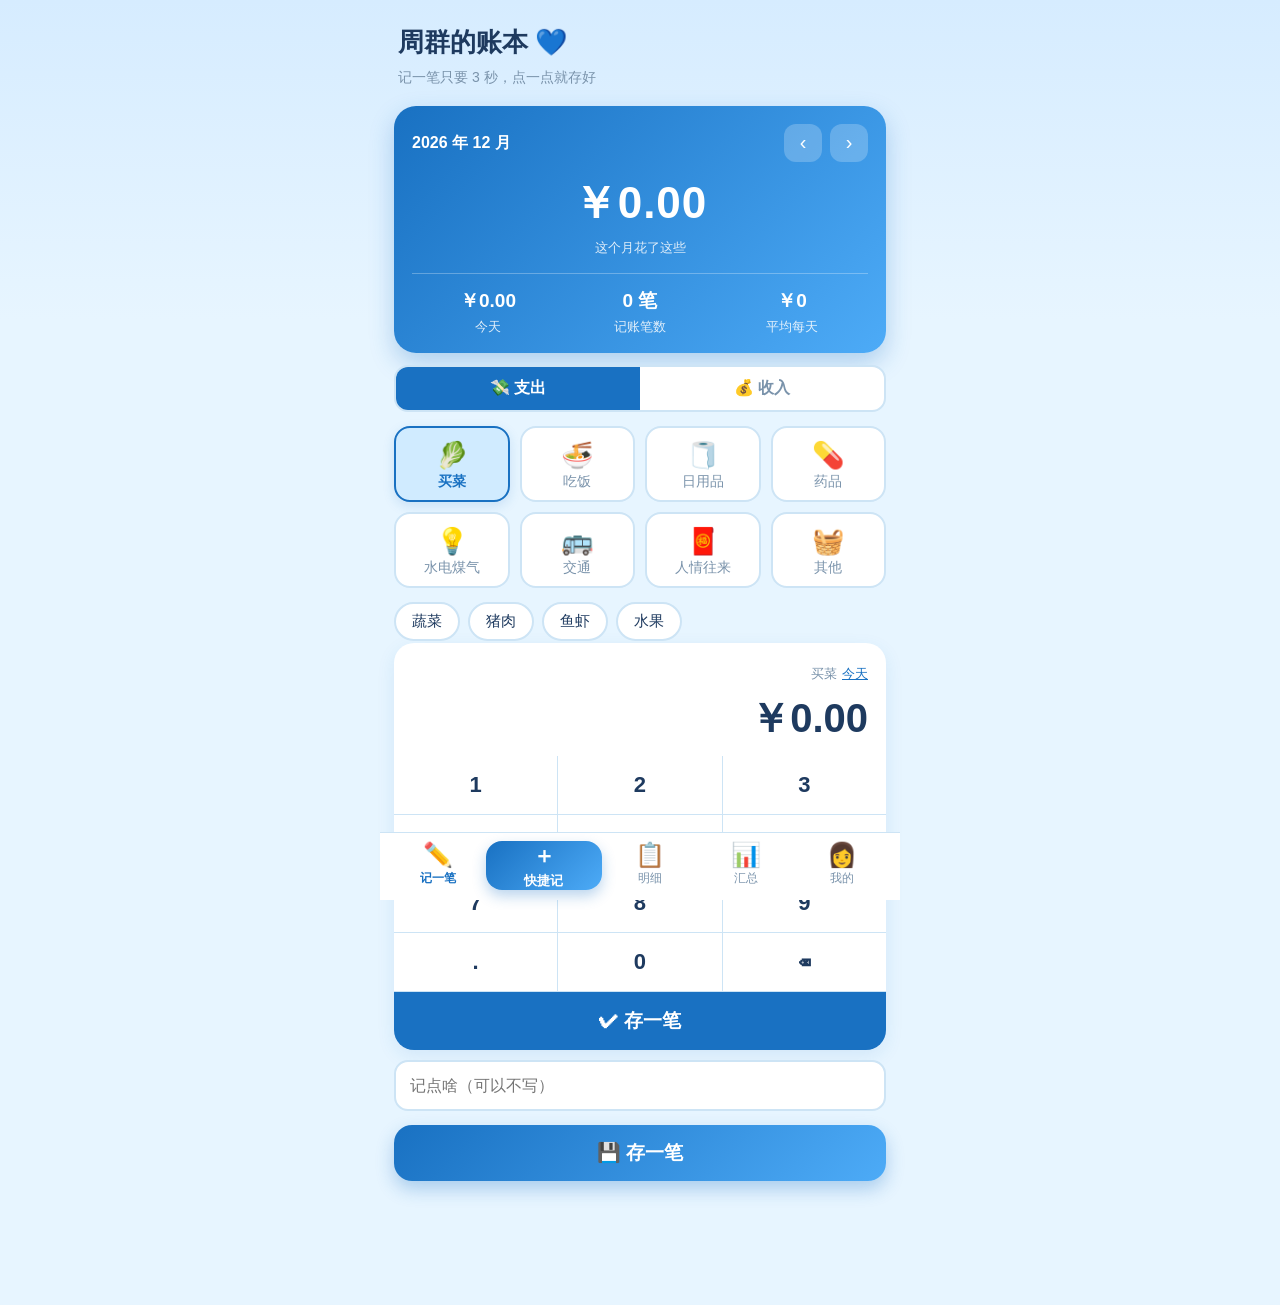
==== mom/index.html @ 3347ba99 "feat: 账本 v2 完整版（收入/预算/趋势/周期账/搜索/备份）" ====
<!doctype html>
<html lang="zh-CN">
<head>
<meta charset="utf-8">
<meta name="viewport" content="width=device-width, initial-scale=1, viewport-fit=cover, user-scalable=no">
<meta name="theme-color" content="#E7F5FF">
<title>周群的账本</title>
<link rel="manifest" href="manifest.json">
<meta name="apple-mobile-web-app-capable" content="yes">
<meta name="mobile-web-app-capable" content="yes">
<meta name="apple-mobile-web-app-title" content="周群的账本">
<link rel="icon" href="icon-192.png">
<style>
  :root{
    --bg:#E7F5FF; --card:#fff; --ink:#1E3A5F; --muted:#7A93AB;
    --pri:#1971C2; --pri-soft:#D0EBFF; --green:#2F9E44; --red:#E03131;
    --line:#CDE4F5; --shadow:0 6px 18px rgba(25,113,194,.10);
  }
  *{box-sizing:border-box;margin:0;padding:0;-webkit-tap-highlight-color:transparent}
  html{-webkit-text-size-adjust:100%}
  body{
    font-family:-apple-system,"PingFang SC","Microsoft YaHei",sans-serif;
    color:var(--ink);font-size:17px;line-height:1.6;
    background:linear-gradient(180deg,#D6ECFF 0%,var(--bg) 320px);
    min-height:100vh;padding-bottom:110px;
  }
  .head{padding:22px 18px 6px}
  .head h1{font-size:26px;font-weight:800}
  .head p{color:var(--muted);font-size:14px;margin-top:2px}

  .month-card{
    margin:12px 14px;background:linear-gradient(135deg,#1971C2,#4DABF7);
    border-radius:22px;padding:18px 18px 16px;color:#fff;box-shadow:0 10px 24px rgba(25,113,194,.28);
  }
  .mc-top{display:flex;align-items:center;justify-content:space-between}
  .mc-top .m{font-size:16px;font-weight:700}
  .mc-nav{display:flex;gap:8px}
  .mc-nav button{
    width:38px;height:38px;border:0;border-radius:12px;background:rgba(255,255,255,.22);
    color:#fff;font-size:20px;cursor:pointer;
  }
  .mc-amt{text-align:center;margin-top:6px}
  .mc-amt b{font-size:44px;font-weight:800;letter-spacing:1px}
  .mc-amt span{display:block;text-align:center;font-size:13px;opacity:.85}
  .mc-mini{display:flex;margin-top:14px;border-top:1px solid rgba(255,255,255,.28);padding-top:12px}
  .mc-mini>div{flex:1;text-align:center}
  .mc-mini b{font-size:19px;font-weight:700}
  .mc-mini span{display:block;font-size:12.5px;opacity:.85}

  .tabs{display:flex;gap:10px;margin:14px 14px 0}
  .tab{flex:1;text-align:center;padding:9px 0;border-radius:14px;border:1.5px solid var(--line);background:#fff;color:var(--muted);font-size:15px;font-weight:600;cursor:pointer}
  .tab.on{background:#fff;color:var(--pri);border-color:var(--pri)}

  .view{display:none}
  .view.on{display:block}

  /* 记一笔 */
  .grid{display:grid;grid-template-columns:repeat(4,1fr);gap:10px;margin:14px}
  .cat{
    background:#fff;border:2px solid var(--line);border-radius:16px;
    padding:12px 4px 9px;text-align:center;cursor:pointer;
  }
  .cat .em{font-size:26px;display:block}
  .cat .nm{font-size:13.5px;color:var(--muted);margin-top:2px;display:block}
  .cat.on{border-color:var(--pri);background:var(--pri-soft);box-shadow:0 4px 12px rgba(25,113,194,.15)}
  .cat.on .nm{color:var(--pri);font-weight:700}

  .kb{margin:0 14px;background:#fff;border-radius:20px;box-shadow:var(--shadow);overflow:hidden}
  .kb-disp{padding:16px 18px 6px;text-align:right}
  .kb-disp span{font-size:13px;color:var(--muted)}
  .kb-disp b{font-size:40px;font-weight:800}
  .kb-keys{display:grid;grid-template-columns:repeat(3,1fr);gap:1px;background:var(--line)}
  .kb-keys button{
    background:#fff;border:0;font-size:22px;font-weight:600;padding:16px 0;
    font-family:inherit;color:var(--ink);cursor:pointer;
  }
  .kb-keys button:active{background:var(--pri-soft)}
  .kb-keys .go{background:var(--pri);color:#fff;font-size:19px;font-weight:700}
  .kb-note{margin:10px 14px 0;background:#fff;border-radius:14px;border:2px solid var(--line);padding:10px 14px}
  .kb-note input{border:0;outline:0;width:100%;font-size:16px;font-family:inherit;color:var(--ink)}
  .save-big{
    display:block;margin:14px;width:calc(100% - 28px);border:0;border-radius:18px;
    background:linear-gradient(135deg,#1971C2,#4DABF7);color:#fff;font-size:19px;font-weight:700;
    padding:15px 0;font-family:inherit;cursor:pointer;box-shadow:0 8px 18px rgba(25,113,194,.3);
  }
  .save-big:active{transform:scale(.98)}

  /* 明细 */
  .list{margin:14px}
  .day-head{font-size:13.5px;color:var(--muted);margin:16px 4px 6px}
  .item{display:flex;align-items:center;gap:12px;background:#fff;border-radius:16px;padding:13px 15px;margin-bottom:9px;box-shadow:var(--shadow)}
  .item .em{font-size:24px}
  .item .inf{flex:1;min-width:0}
  .item .inf b{font-size:16.5px}
  .item .inf span{display:block;font-size:12.5px;color:var(--muted)}
  .item .amt{font-size:18px;font-weight:700}
  .item .del{border:0;background:none;color:var(--muted);font-size:17px;padding:6px;cursor:pointer}
  .empty{text-align:center;color:var(--muted);padding:40px 20px;font-size:15px;line-height:2}

  /* 汇总 */
  .bars{margin:14px;background:#fff;border-radius:20px;padding:16px;box-shadow:var(--shadow)}
  .bar-row{margin-bottom:14px}
  .bar-top{display:flex;justify-content:space-between;font-size:15px;margin-bottom:5px}
  .bar-top b{font-size:15px}
  .bar-bg{height:12px;background:var(--pri-soft);border-radius:99px;overflow:hidden}
  .bar-fill{height:100%;border-radius:99px;background:linear-gradient(90deg,#4DABF7,#1971C2)}
  .tip-card{
    margin:0 14px 14px;border-radius:18px;padding:15px 16px;
    background:linear-gradient(135deg,#FFF9DB,#FFF3BF);border:2px solid #FCE96A;
  }
  .tip-card b{font-size:15.5px}
  .tip-card p{font-size:14px;margin-top:3px;color:#5C4A03}

  /* 底部 tab */
  .dock{
    position:fixed;left:0;right:0;bottom:0;display:flex;background:#fff;
    border-top:1.5px solid var(--line);padding:8px 10px calc(10px + env(safe-area-inset-bottom));
  }
  .dock button{
    flex:1;border:0;background:none;display:flex;flex-direction:column;align-items:center;gap:1px;
    font-size:12px;color:var(--muted);cursor:pointer;font-family:inherit;
  }
  .dock button .ic{font-size:24px}
  .dock button.on{color:var(--pri);font-weight:700}
  .dock .add-btn{
    flex:1.2;background:linear-gradient(135deg,#1971C2,#4DABF7);border-radius:16px;
    color:#fff;font-size:13px;font-weight:700;justify-content:center;
    box-shadow:0 6px 14px rgba(25,113,194,.3);
  }
  .dock .add-btn .ic{font-size:22px}
  .toast{
    position:fixed;top:20px;left:50%;transform:translateX(-50%) translateY(-8px);
    background:#1E3A5F;color:#fff;border-radius:99px;padding:10px 20px;font-size:14.5px;
    opacity:0;pointer-events:none;transition:.25s;z-index:99;white-space:nowrap;
  }
  .toast.show{opacity:1;transform:translateX(-50%)}
  @media(min-width:560px){
    body{max-width:520px;margin:0 auto}
    .dock{max-width:520px;left:50%;transform:translateX(-50%)}
  }

  /* ===== v2 新增 ===== */
  .seg{display:flex;gap:0;margin:0 14px;background:#fff;border-radius:14px;overflow:hidden;border:2px solid var(--line)}
  .seg button{flex:1;border:0;background:none;padding:11px 0;font-size:16px;font-weight:700;color:var(--muted);font-family:inherit;cursor:pointer}
  .seg button.on{background:var(--pri);color:#fff}
  .seg button.on.out{background:var(--red)}
  .quick-row{display:flex;gap:8px;overflow-x:auto;margin:10px 14px 0;padding-bottom:2px;scrollbar-width:none}
  .quick-row::-webkit-scrollbar{display:none}
  .quick-row button{flex:none;background:#fff;border:2px solid var(--line);border-radius:99px;padding:8px 16px;font-size:14.5px;color:var(--ink);cursor:pointer;font-family:inherit}
  .quick-row button:active{background:var(--pri-soft);border-color:var(--pri)}
  .kb-disp .dt{font-size:13px;color:var(--pri);text-decoration:underline;cursor:pointer}
  .kb-disp .dt.has{color:var(--red);font-weight:700}
  .date-sheet .sheet-box{position:fixed;left:0;right:0;bottom:0;background:#fff;border-radius:24px 24px 0 0;padding:18px 18px calc(20px + env(safe-area-inset-bottom));z-index:60;box-shadow:0 -8px 30px rgba(30,58,95,.18)}
  .date-sheet input{width:100%;border:2px solid var(--line);border-radius:14px;padding:12px;font-size:17px;font-family:inherit;color:var(--ink);margin-bottom:12px}
  .date-sheet .row{display:flex;gap:10px}
  .date-sheet .row button{flex:1;border:0;border-radius:14px;padding:13px 0;font-size:16px;font-weight:700;font-family:inherit;cursor:pointer}
  .date-sheet .cancel{background:var(--pri-soft);color:var(--pri)}
  .date-sheet .ok{background:var(--pri);color:#fff}
  .mask-bg{position:fixed;inset:0;background:rgba(30,58,95,.45);z-index:55;opacity:0;pointer-events:none;transition:.2s}
  .mask-bg.open{opacity:1;pointer-events:auto}
  .item .ed{border:0;background:none;color:var(--pri);font-size:15px;padding:6px;cursor:pointer}
  .search-bar{display:flex;gap:8px;margin:0 14px 10px}
  .search-bar input{flex:1;border:2px solid var(--line);border-radius:14px;padding:11px 14px;font-size:16px;font-family:inherit;color:var(--ink);outline:none;background:#fff}
  .search-bar input:focus{border-color:var(--pri)}
  .filter-row{display:flex;gap:8px;overflow-x:auto;margin:0 14px 12px;scrollbar-width:none}
  .filter-row::-webkit-scrollbar{display:none}
  .filter-row button{flex:none;border:2px solid var(--line);background:#fff;border-radius:99px;padding:6px 14px;font-size:13.5px;color:var(--muted);cursor:pointer;font-family:inherit}
  .filter-row button.on{border-color:var(--pri);background:var(--pri-soft);color:var(--pri);font-weight:700}
  .year-card{margin:14px;background:#fff;border-radius:20px;padding:16px;box-shadow:var(--shadow)}
  .year-card h3{font-size:16px;margin-bottom:10px}
  .year-row{display:flex;gap:10px;margin-bottom:8px}
  .year-row .yl{width:52px;font-weight:700;font-size:14.5px;color:var(--muted)}
  .year-row .yb{flex:1;height:14px;background:var(--pri-soft);border-radius:99px;overflow:hidden}
  .year-row .yb i{display:block;height:100%;background:linear-gradient(90deg,#4DABF7,#1971C2);border-radius:99px}
  .year-row .yv{width:86px;text-align:right;font-size:13.5px;font-weight:600}
  .trend{display:flex;align-items:flex-end;gap:6px;height:110px;padding:6px 2px 0}
  .trend .tb{flex:1;display:flex;flex-direction:column;align-items:center;gap:4px}
  .trend .tb i{display:block;width:100%;max-width:34px;background:linear-gradient(180deg,#4DABF7,#1971C2);border-radius:6px 6px 0 0;min-height:3px}
  .trend .tb span{font-size:10.5px;color:var(--muted)}
  .trend .tb.hi i{background:linear-gradient(180deg,#FFA8A8,#E03131)}
  .budget-card{margin:14px;background:#fff;border-radius:20px;padding:16px;box-shadow:var(--shadow)}
  .budget-top{display:flex;justify-content:space-between;align-items:baseline;margin-bottom:8px}
  .budget-top b{font-size:16px}
  .budget-top .set{border:0;background:var(--pri-soft);color:var(--pri);border-radius:99px;padding:6px 14px;font-size:13.5px;font-weight:700;cursor:pointer;font-family:inherit}
  .budget-bar{height:16px;background:var(--pri-soft);border-radius:99px;overflow:hidden}
  .budget-bar i{display:block;height:100%;border-radius:99px;background:linear-gradient(90deg,#69DB7C,#2F9E44);transition:width .4s}
  .budget-bar i.warn{background:linear-gradient(90deg,#FFD43B,#F59F00)}
  .budget-bar i.over{background:linear-gradient(90deg,#FF8787,#E03131)}
  .budget-sub{font-size:13px;color:var(--muted);margin-top:7px}
  .budget-sub b.over{color:var(--red)}
  .fixed-card{margin:14px;background:#fff;border-radius:20px;padding:16px;box-shadow:var(--shadow)}
  .fixed-card h3{font-size:16px;margin-bottom:4px}
  .fixed-card .hint{font-size:12.5px;color:var(--muted);margin-bottom:10px}
  .fx-row{display:flex;align-items:center;gap:10px;background:var(--pri-soft);border-radius:14px;padding:11px 13px;margin-bottom:8px}
  .fx-row .em{font-size:22px}
  .fx-row .nm{flex:1;font-size:15.5px;font-weight:600}
  .fx-row .nm span{display:block;font-size:12px;color:var(--muted);font-weight:400}
  .fx-row .amt{font-size:15px;font-weight:700;color:var(--pri)}
  .fx-row .done{font-size:12.5px;color:var(--green);font-weight:700}
  .fx-row .del{border:0;background:none;color:var(--muted);font-size:16px;cursor:pointer;padding:4px}
  .fx-add{display:flex;gap:8px;margin-top:4px}
  .fx-add input{flex:1;border:2px solid var(--line);border-radius:12px;padding:9px 12px;font-size:15px;font-family:inherit;outline:none}
  .fx-add input:focus{border-color:var(--pri)}
  .fx-add button{border:0;background:var(--pri);color:#fff;border-radius:12px;padding:0 18px;font-size:15px;font-weight:700;cursor:pointer;font-family:inherit}
  .data-card{margin:14px;background:#fff;border-radius:20px;padding:16px;box-shadow:var(--shadow)}
  .data-card h3{font-size:16px;margin-bottom:4px}
  .data-card .hint{font-size:12.5px;color:var(--muted);margin-bottom:12px;line-height:1.7}
  .data-btns{display:flex;gap:10px}
  .data-btns button{flex:1;border:0;border-radius:14px;padding:12px 0;font-size:15px;font-weight:700;cursor:pointer;font-family:inherit}
  .data-btns .exp{background:var(--pri);color:#fff}
  .data-btns .imp{background:var(--pri-soft);color:var(--pri)}
  .mine-card{margin:14px 14px 20px;background:linear-gradient(135deg,#4DABF7,#1971C2);border-radius:20px;padding:16px;color:#fff;box-shadow:var(--shadow)}
  .mine-card .tt{font-size:17px;font-weight:800}
  .mine-card .sub{font-size:13px;opacity:.9;margin:3px 0 10px}
  .mine-card .st{display:flex;gap:8px;flex-wrap:wrap}
  .mine-card .st span{background:rgba(255,255,255,.2);border-radius:99px;padding:4px 12px;font-size:12.5px}
  .mine-card button{margin-top:12px;width:100%;border:0;border-radius:14px;background:#fff;color:var(--pri);font-size:15px;font-weight:700;padding:12px 0;cursor:pointer;font-family:inherit}
</style>
</head>
<body>
<div class="head">
  <h1>周群的账本 💙</h1>
  <p>记一笔只要 3 秒，点一点就存好</p>
</div>

<div class="month-card">
  <div class="mc-top">
    <span class="m" id="mTitle"></span>
    <div class="mc-nav">
      <button id="mPrev" aria-label="上个月">‹</button>
      <button id="mNext" aria-label="下个月">›</button>
    </div>
  </div>
  <div class="mc-amt"><b id="mSum">￥0</b><span>这个月花了这些</span></div>
  <div class="mc-mini">
    <div><b id="mToday">￥0</b><span>今天</span></div>
    <div><b id="mCount">0 笔</b><span>记账笔数</span></div>
    <div><b id="mAvg">￥0</b><span>平均每天</span></div>
  </div>
</div>

<div class="view on" id="v-add">
  <div class="seg" id="segInOut">
    <button class="on" data-io="out">💸 支出</button>
    <button data-io="in">💰 收入</button>
  </div>
  <div class="grid" id="catGrid"></div>
  <div class="quick-row" id="quickRow"></div>
  <div class="kb">
    <div class="kb-disp"><span id="kbCatName">买菜</span> <span class="dt" id="kbDate">今天</span><br><b id="kbDisp">￥0.00</b></div>
    <div class="kb-keys" id="kbKeys"></div>
  </div>
  <div class="kb-note"><input id="kbNote" maxlength="16" placeholder="记点啥（可以不写）"></div>
  <button class="save-big" id="kbSave">💾 存一笔</button>
</div>

<div class="view" id="v-list"><div class="list" id="listBox"></div></div>
<div class="view" id="v-sum">
  <div class="budget-card" id="budgetBox"></div>
  <div class="bars" id="barBox"></div>
  <div class="year-card" id="trendBox"></div>
  <div class="year-card" id="yearBox"></div>
  <div id="tipBox"></div>
</div>
<div class="view" id="v-mine">
  <div class="mine-card">
    <div class="tt">周群的账本 💙</div>
    <div class="sub">记一笔只要 3 秒，点一点就存好</div>
    <div class="st" id="mineStats"></div>
    <button id="btnGotoData">📦 备份 / 恢复账本</button>
  </div>
  <div class="fixed-card" id="fixedBox"></div>
  <div class="data-card" id="dataBox">
    <h3>📦 账本备份</h3>
    <p class="hint">账目都存在这台手机里。<br>点「导出」把账本文件发到微信收藏，换手机或清缓存后点「导入」就能找回。</p>
    <div class="data-btns">
      <button class="exp" id="btnExport">📤 导出账本</button>
      <button class="imp" id="btnImport">📥 导入恢复</button>
    </div>
    <input type="file" id="importFile" accept=".json,application/json" style="display:none">
  </div>
</div>

<div class="dock">
  <button class="on" data-v="add"><span class="ic">✏️</span>记一笔</button>
  <button class="add-btn" data-v="add"><span class="ic">＋</span>快捷记</button>
  <button data-v="list"><span class="ic">📋</span>明细</button>
  <button data-v="sum"><span class="ic">📊</span>汇总</button>
  <button data-v="mine"><span class="ic">👩</span>我的</button>
</div>
<div class="toast" id="toast"></div>
<div class="mask-bg" id="dateMaskBg"></div>
<div class="date-sheet" id="dateSheet" style="display:none">
  <div class="sheet-box">
    <h3 style="font-size:17px;margin-bottom:10px">这笔是哪天花的？</h3>
    <input type="date" id="altDate">
    <div class="row">
      <button class="cancel" id="altCancel">就记今天</button>
      <button class="ok" id="altOk">确定</button>
    </div>
  </div>
</div>

<script>
const CATS = [
  {id:"maicai", em:"🥬", nm:"买菜",     quick:["蔬菜","猪肉","鱼虾","水果"]},
  {id:"zaocan", em:"🍜", nm:"吃饭",     quick:["早饭","午饭","晚饭","外卖"]},
  {id:"riyong", em:"🧻", nm:"日用品",   quick:["纸巾","洗衣液","洗洁精","牙膏"]},
  {id:"yaopin", em:"💊", nm:"药品",     quick:["买药","体检","保健品"]},
  {id:"shuidian",em:"💡",nm:"水电煤气", quick:["电费","水费","燃气费","话费"]},
  {id:"jiaotong",em:"🚌", nm:"交通",     quick:["公交","打车","加油"]},
  {id:"hongbao",em:"🧧", nm:"人情往来", quick:["红包","送礼","随份子"]},
  {id:"qita",   em:"🧺", nm:"其他",     quick:["零花","快递","修理"]}
];
const IN_CATS = [
  {id:"gongzi", em:"💼", nm:"工资",   quick:["工资","奖金"]},
  {id:"jinzhang",em:"🧧",nm:"进账",   quick:["退货","报销","儿女给的"]},
  {id:"licai", em:"📈", nm:"理财",   quick:["利息","分红"]},
  {id:"qita-in",em:"🧺", nm:"其他收入",quick:["零散","卖闲置"]}
];
const K = "mom-ledger-zhouqun";
const K_BUDGET = "mom-budget-zhouqun";
const K_FIXED = "mom-fixed-zhouqun";
const load = k => { try{ return JSON.parse(localStorage.getItem(k)) ?? null; }catch(e){ return null; } };
let items = load(K) || [];
let budget = load(K_BUDGET) || 0;
let fixedList = load(K_FIXED) || [
  {id:"f1", em:"💡", nm:"电费", day:15, amt:120},
  {id:"f2", em:"📱", nm:"话费", day:1, amt:50}
];
let io = "out", cat = CATS[0], buf = "0", viewY, viewM, curView = "add";
let altDate = "", keyword = "", filterCat = "全部";
const $ = s => document.getElementById(s);
const pad = n => String(n).padStart(2,"0");
const todayKey = () => { const d=new Date(); return d.getFullYear()+"-"+pad(d.getMonth()+1)+"-"+pad(d.getDate()); };
function toast(msg){ const t=$("toast"); t.textContent=msg; t.classList.add("show"); setTimeout(()=>t.classList.remove("show"),1600); }
function save(){ try{ localStorage.setItem(K, JSON.stringify(items)); }catch(e){ toast("存储满了，请删几笔旧的"); } }
function saveFixed(){ try{ localStorage.setItem(K_FIXED, JSON.stringify(fixedList)); }catch(e){} }

function renderCats(){
  const pool = io==="out" ? CATS : IN_CATS;
  $("catGrid").innerHTML = pool.map(c =>
    `<button class="cat ${c.id===cat.id?"on":""}" data-c="${c.id}"><span class="em">${c.em}</span><span class="nm">${c.nm}</span></button>`).join("");
  $("catGrid").querySelectorAll("button").forEach(b => b.onclick = () => {
    cat = pool.find(x=>x.id===b.dataset.c);
    renderCats();
    renderQuick();
  });
  $("kbCatName").textContent = cat.nm;
}
function renderQuick(){
  const pool = io==="out" ? CATS : IN_CATS;
  const cc = pool.find(x=>x.id===cat.id) || cat;
  $("quickRow").innerHTML = (cc.quick||[]).map(q => `<button data-q="${q}">${q}</button>`).join("");
  $("quickRow").querySelectorAll("button").forEach(b => b.onclick = () => {
    $("kbNote").value = b.dataset.q;
  });
}
function renderKeys(){
  const keys = ["1","2","3","4","5","6","7","8","9",".","0","⌫"];
  $("kbKeys").innerHTML = keys.map(k =>
    k==="⌫" ? `<button data-k="del">⌫</button>`
    : k==="." ? `<button data-k=".">.</button>`
    : `<button data-k="${k}">${k}</button>`).join("")
    + `<button class="go" data-k="go" style="grid-column:span 3">✔ 存一笔</button>`;
  $("kbKeys").querySelectorAll("button").forEach(b => b.onclick = () => press(b.dataset.k));
}
function press(k){
  if(k==="del"){ buf = buf.length>1 ? buf.slice(0,-1) : "0"; }
  else if(k==="."){ if(!buf.includes(".")) buf += "."; }
  else {
    const [,dec] = buf.split(".");
    if(dec && dec.length>=2) return;
    if(buf==="0") buf = k; else buf += k;
    if(parseFloat(buf)>99999) buf = "99999";
  }
  $("kbDisp").textContent = "￥" + parseFloat(buf||"0").toFixed(2);
}
function renderDateLabel(){
  const el = $("kbDate");
  if(!altDate){ el.textContent="今天"; el.classList.remove("has"); return; }
  el.textContent = altDate.slice(5).replace("-","月")+"日";
  el.classList.add("has");
}
function saveItem(){
  const amt = parseFloat(buf);
  if(!amt){ toast("先输个金额～"); return; }
  const d = new Date();
  const useDate = altDate || todayKey();
  const sign = io==="out" ? 1 : -1;
  items.push({ id:"i"+Date.now(), date:useDate, io, cat:cat.id, catName:cat.nm, em:cat.em,
    amt:Math.round(amt*100)/100, note:$("kbNote").value.trim(), ts:Date.now() });
  save();
  buf="0"; $("kbDisp").textContent="￥0.00"; $("kbNote").value=""; altDate=""; renderDateLabel();
  renderMonth(); renderList();
  checkFixed();
  toast(`记好啦：${cat.nm} ${io==="out"?"￥":"收 ￥"}${amt.toFixed(2)}`);
}

function monthItems(y,m){ return items.filter(i => i.date.startsWith(`${y}-${pad(m+1)}`)); }
function renderMonth(){
  $("mTitle").textContent = `${viewY} 年 ${viewM+1} 月`;
  const list = monthItems(viewY,viewM);
  const out = list.filter(i=>i.io!=="in").reduce((s,i)=>s+i.amt,0);
  const inc = list.filter(i=>i.io==="in").reduce((s,i)=>s+i.amt,0);
  $("mSum").textContent = "￥" + out.toFixed(2).replace(/\B(?=(\d{3})+(?!\d))/g,",");
  const t = list.filter(i=>i.io!=="in" && i.date===todayKey()).reduce((s,i)=>s+i.amt,0);
  $("mToday").textContent = "￥" + t.toFixed(2);
  $("mCount").textContent = list.length + " 笔";
  const days = new Date(viewY, viewM+1, 0).getDate();
  $("mAvg").textContent = "￥" + (out/days).toFixed(0);
}
function editItem(id){
  const it = items.find(x=>x.id===id);
  if(!it) return;
  io = it.io || "out";
  const pool = io==="out" ? CATS : IN_CATS;
  cat = pool.find(c=>c.id===it.cat) || pool[0];
  buf = String(it.amt); $("kbDisp").textContent = "￥"+it.amt.toFixed(2);
  $("kbNote").value = it.note || "";
  altDate = it.date;
  renderCats(); renderQuick(); renderDateLabel();
  items = items.filter(x=>x.id!==id); save();
  switchView("add");
  renderMonth(); renderSum();
  toast("改好了重新存一下");
}
function renderList(){
  let list = items.slice();
  if(keyword) list = list.filter(i => (i.catName+(i.note||"")).toLowerCase().includes(keyword));
  if(filterCat!=="全部") list = list.filter(i => i.catName===filterCat);
  list.sort((a,b)=> b.date.localeCompare(a.date) || b.ts-a.ts);
  const catsUsed = [...new Set(items.map(i=>i.catName))];
  const filters = ["全部", ...catsUsed];
  let head = `<div class="search-bar"><input id="kwInput" placeholder="搜一下记过啥…" value="${keyword.replace(/"/g,"&quot;")}"></div>
    <div class="filter-row">${filters.map(f=>`<button data-f="${f}" class="${f===filterCat?"on":""}">${f}</button>`).join("")}</div>`;
  if(!list.length){ $("listBox").innerHTML = head + `<div class="empty">没找到相关记录～<br>换个词试试，或点「记一笔」💙</div>`; bindListHead(); return; }
  let html="", lastDay="";
  list.forEach(i=>{
    if(i.date!==lastDay){
      lastDay=i.date;
      const wd = new Date(i.date+"T00:00:00").toLocaleDateString("zh-CN",{weekday:"long"});
      const ds = list.filter(x=>x.date===i.date).reduce((s,x)=>s+x.amt,0);
      html += `<div class="day-head">${i.date} ${wd} · 当天 ￥${ds.toFixed(2)}</div>`;
    }
    const inCls = i.io==="in";
    html += `<div class="item"><span class="em">${i.em}</span>
      <span class="inf"><b>${i.catName}</b><span>${i.note || i.date}</span></span>
      <span class="amt" style="${inCls?"color:var(--green)":""}">${inCls?"+":"-"}￥${i.amt.toFixed(2)}</span>
      <button class="ed" data-ed="${i.id}">✏️</button><button class="del" data-del="${i.id}">✕</button></div>`;
  });
  $("listBox").innerHTML = head + html;
  bindListHead();
}
function bindListHead(){
  const inp = $("kwInput");
  if(inp){
    inp.oninput = e => { keyword = e.target.value.trim().toLowerCase(); renderList(); };
    setTimeout(()=>{ if(document.activeElement!==inp && keyword){ inp.setSelectionRange(inp.value.length,inp.value.length); } },0);
  }
  $("listBox").querySelectorAll("[data-f]").forEach(b => b.onclick = () => { filterCat = b.dataset.f; renderList(); });
  $("listBox").querySelectorAll("[data-del]").forEach(b => b.onclick = () => {
    items = items.filter(x=>x.id!==b.dataset.del); save(); renderList(); renderMonth(); renderSum();
    toast("这笔划掉了");
  });
  $("listBox").querySelectorAll("[data-ed]").forEach(b => b.onclick = () => editItem(b.dataset.ed));
}
const BAR_COLORS = ["#1971C2","#4DABF7","#2F9E44","#F59F00","#E8590C","#AE3EC9","#E03131","#868E96"];
function renderSum(){
  const list = monthItems(viewY,viewM);
  const out = list.filter(i=>i.io!=="in");
  const sum = out.reduce((s,i)=>s+i.amt,0);
  const by = {};
  out.forEach(i=>{ by[i.catName]=(by[i.catName]||0)+i.amt; });
  const rows = Object.entries(by).sort((a,b)=>b[1]-a[1]);
  renderBudget(sum);
  renderTrend();
  renderYear();
  if(!rows.length){ $("barBox").innerHTML = `<div class="empty">这个月还没记账～<br>记几笔就能看占比啦</div>`; $("tipBox").innerHTML=""; return; }
  $("barBox").innerHTML = rows.map(([nm,v],i)=>{
    const pct = sum ? v/sum*100 : 0;
    return `<div class="bar-row"><div class="bar-top"><b>${nm}</b><span>￥${v.toFixed(2)} · ${pct.toFixed(0)}%</span></div>
      <div class="bar-bg"><div class="bar-fill" style="width:${pct}%;background:${BAR_COLORS[i%BAR_COLORS.length]}"></div></div></div>`;
  }).join("");
  const maicai = (by["买菜"]||0) + (by["吃饭"]||0);
  const top = rows[0];
  $("tipBox").innerHTML = maicai > sum*0.6
    ? `<div class="tip-card"><b>💡 小提示</b><p>这个月买菜吃饭占了 ${(maicai/sum*100).toFixed(0)}%，是大头～看见好 deal 该囤就囤，别的不用省</p></div>`
    : `<div class="tip-card"><b>💡 小提示</b><p>这个月花最多的是「${top[0]}」，一共 ￥${top[1].toFixed(2)}。钱要花在开心的事上 💙</p></div>`;
}
function renderBudget(spent){
  const monthKey = `${viewY}-${pad(viewM+1)}`;
  if(!budget){
    $("budgetBox").innerHTML = `
      <div class="budget-top"><b>🎯 每月预算</b><button class="set" id="setBudget">设一个</button></div>
      <div class="budget-sub">设个大概数，花了多少一眼就知道</div>`;
    $("setBudget").onclick = () => {
      const v = parseFloat(prompt("每个月大概花多少呀？（比如 3000）",""));
      if(v && v>0){ budget = Math.round(v); localStorage.setItem(K_BUDGET, JSON.stringify(budget)); renderSum(); toast("预算记好啦"); }
    };
    return;
  }
  const pct = Math.min(100, spent/budget*100);
  const cls = spent>budget ? "over" : pct>=80 ? "warn" : "";
  const left = budget - spent;
  $("budgetBox").innerHTML = `
    <div class="budget-top"><b>🎯 这个月预算 ￥${budget}</b><button class="set" id="setBudget">改</button></div>
    <div class="budget-bar"><i class="${cls}" style="width:${Math.max(pct,2)}%"></i></div>
    <div class="budget-sub">${spent>budget
      ? `这个月已经花了 <b class="over">￥${(spent-budget).toFixed(0)}</b> 超出预算，下个月悠着点～`
      : `还剩 <b>￥${left.toFixed(0)}</b> 可以花 · 已用 ${pct.toFixed(0)}%`}</div>`;
  $("setBudget").onclick = () => {
    const v = parseFloat(prompt("每个月大概花多少呀？（比如 3000）", String(budget)));
    if(v && v>0){ budget = Math.round(v); localStorage.setItem(K_BUDGET, JSON.stringify(budget)); renderSum(); toast("预算改好啦"); }
  };
}
function renderTrend(){
  const months = [];
  for(let i=5;i>=0;i--){
    const d = new Date(viewY, viewM-i, 1);
    months.push({y:d.getFullYear(), m:d.getMonth()});
  }
  const data = months.map(x=>({label:(x.m+1)+"月", sum:monthItems(x.y,x.m).filter(i=>i.io!=="in").reduce((s,i)=>s+i.amt,0)}));
  const max = Math.max(...data.map(d=>d.sum), 1);
  $("trendBox").innerHTML = `<h3>📈 近半年每个月花多少</h3>
    <div class="trend">${data.map(d=>`
      <div class="tb ${d.sum===max?"hi":""}"><i style="height:${Math.round(d.sum/max*80)}px"></i><span>${d.label}</span></div>`).join("")}</div>`;
}
function renderYear(){
  const years = [...new Set(items.map(i=>i.date.slice(0,4)))].sort().reverse().slice(0,3);
  if(!years.length){ $("yearBox").innerHTML=""; return; }
  const data = years.map(y=>({
    y, sum: items.filter(i=>i.date.startsWith(y) && i.io!=="in").reduce((s,i)=>s+i.amt,0)
  }));
  const max = Math.max(...data.map(d=>d.sum),1);
  $("yearBox").innerHTML = `<h3>🗓️ 每年花了多少</h3>
    ${data.map(d=>`
    <div class="year-row"><span class="yl">${d.y}</span>
    <span class="yb"><i style="width:${Math.max(d.sum/max*100,2)}%"></i></span>
    <span class="yv">￥${d.sum.toFixed(0)}</span></div>`).join("")}`;
}

/* 周期账：到日子提醒 */
function checkFixed(){
  const today = new Date();
  const day = today.getDate();
  const mk = todayKey().slice(0,7);
  fixedList.forEach(f=>{
    if(day >= f.day && !(f.doneMonth||[]).includes(mk)){
      const already = items.some(i=>i.catName===f.nm && i.date.startsWith(mk) && Math.abs(i.amt-f.amt)<0.01);
      if(already){ f.doneMonth = [...(f.doneMonth||[]), mk]; saveFixed(); return; }
      setTimeout(()=>{
        if(confirm(`📢 提醒：${f.nm}（每月${f.day}号 · 约￥${f.amt}）这个月交了吗？\n\n点「确定」帮你记上这一笔，点「取消」自己手动记。`)){
          items.push({id:"i"+Date.now(), date:todayKey(), io:"out", cat:"shuidian", catName:f.nm, em:f.em, amt:f.amt, note:"周期提醒", ts:Date.now()});
          f.doneMonth = [...(f.doneMonth||[]), mk]; saveFixed(); save();
          renderMonth(); renderList(); renderSum();
        } else {
          f.doneMonth = [...(f.doneMonth||[]), mk]; saveFixed();
        }
      }, 600);
    }
  });
}
function renderFixed(){
  $("fixedBox").innerHTML = `
    <h3>🔁 每月固定支出</h3>
    <p class="hint">到日子自动弹提醒，点一下就记上（比如水电、话费）</p>
    ${fixedList.map(f=>`
      <div class="fx-row"><span class="em">${f.em}</span>
      <span class="nm">${f.nm}<span>每月 ${f.day} 号 · 约 ￥${f.amt}</span></span>
      <button class="del" data-fdel="${f.id}">✕</button></div>`).join("")}
    <div class="fx-add">
      <input id="fxName" placeholder="叫啥（比如：物业费）" maxlength="8">
      <input id="fxDay" type="number" min="1" max="28" placeholder="几号" style="width:74px">
      <input id="fxAmt" type="number" min="0" placeholder="多少钱" style="width:88px">
      <button id="fxAdd">加</button>
    </div>`;
  $("fixedBox").querySelectorAll("[data-fdel]").forEach(b => b.onclick = () => {
    fixedList = fixedList.filter(x=>x.id!==b.dataset.fdel); saveFixed(); renderFixed();
    toast("删掉了");
  });
  $("fxAdd").onclick = () => {
    const nm = $("fxName").value.trim();
    const day = parseInt($("fxDay").value);
    const amt = parseFloat($("fxAmt").value);
    if(!nm || !day || !(amt>=0)){ toast("名字、几号、多少钱都填一下～"); return; }
    fixedList.push({id:"f"+Date.now(), em:"📌", nm, day, amt});
    saveFixed(); renderFixed();
    $("fxName").value=""; $("fxDay").value=""; $("fxAmt").value="";
    toast("加好啦，到日子会提醒");
  };
}

/* 备份导入导出 */
function doExport(){
  const data = JSON.stringify({app:"zhouqun-ledger", version:2, exportedAt:todayKey(), budget, fixedList, items}, null, 2);
  const blob = new Blob([data], {type:"application/json"});
  const a = document.createElement("a");
  a.href = URL.createObjectURL(blob);
  a.download = `周群的账本_${todayKey()}.json`;
  a.click();
  URL.revokeObjectURL(a.href);
  toast("账本文件存好啦，发微信收藏里最稳");
}
function doImport(file){
  const rd = new FileReader();
  rd.onload = () => {
    try{
      const data = JSON.parse(rd.result);
      if(!data.items || !Array.isArray(data.items)) throw 0;
      if(confirm(`这个备份里有 ${data.items.length} 笔账。\n\n点「确定」合并进现在的账本（重复的会跳过），点「取消」不导入。`)){
        const ids = new Set(items.map(i=>i.id));
        let added = 0;
        data.items.forEach(i=>{ if(!ids.has(i.id)){ items.push(i); added++; } });
        if(data.budget) { budget = data.budget; localStorage.setItem(K_BUDGET, JSON.stringify(budget)); }
        if(data.fixedList){ fixedList = data.fixedList; saveFixed(); }
        save(); renderMonth(); renderList(); renderSum(); renderFixed(); renderMine();
        toast(`找回来 ${added} 笔账 💙`);
      }
    }catch(e){ toast("这个文件读不出来，确认是导出的账本文件～"); }
  };
  rd.readAsText(file);
}
function renderMine(){
  const total = items.reduce((s,i)=> s + (i.io==="in"?-i.amt:i.amt), 0);
  $("mineStats").innerHTML = `
    <span>📓 共 ${items.length} 笔</span>
    <span>📅 从 ${items.length ? items.map(i=>i.date).sort()[0] : todayKey()} 开始</span>
    <span>💰 记账净额 ￥${total.toFixed(0)}</span>`;
}

function switchView(v){
  curView = v;
  document.querySelectorAll(".view").forEach(x=>x.classList.remove("on"));
  $("v-"+v).classList.add("on");
  document.querySelectorAll(".dock button").forEach(b=>b.classList.toggle("on", b.dataset.v===v));
  if(v==="list") renderList();
  if(v==="sum") renderSum();
  if(v==="mine"){ renderFixed(); renderMine(); }
  window.scrollTo({top:0});
}
document.querySelectorAll(".dock button").forEach(b => b.onclick = () => switchView(b.dataset.v));

$("mPrev").onclick = ()=>{ viewM--; if(viewM<0){viewM=11;viewY--;} renderMonth(); if(curView==="sum")renderSum(); };
$("mNext").onclick = ()=>{ viewM++; if(viewM>11){viewM=0;viewY++;} renderMonth(); if(curView==="sum")renderSum(); };
$("kbSave").onclick = saveItem;
$("btnGotoData").onclick = () => $("dataBox").scrollIntoView({behavior:"smooth"});
$("btnExport").onclick = doExport;
$("btnImport").onclick = () => $("importFile").click();
$("importFile").onchange = e => { const f = e.target.files[0]; if(f) doImport(f); e.target.value=""; };

/* 日期补记 */
const dmBg = $("dateMaskBg"), dSheet = $("dateSheet");
$("kbDate").onclick = () => {
  $("altDate").value = altDate || todayKey();
  dSheet.style.display = "block";
  requestAnimationFrame(()=>dmBg.classList.add("open"));
};
function closeDateSheet(){ dSheet.style.display="none"; dmBg.classList.remove("open"); }
$("altCancel").onclick = () => { altDate=""; renderDateLabel(); closeDateSheet(); };
$("altOk").onclick = () => {
  const v = $("altDate").value;
  altDate = (v && v!==todayKey()) ? v : "";
  renderDateLabel(); closeDateSheet();
};
dmBg.onclick = closeDateSheet;

/* 支出/收入切换 */
$("segInOut").querySelectorAll("button").forEach(b => b.onclick = () => {
  io = b.dataset.io;
  $("segInOut").querySelectorAll("button").forEach(x=>x.classList.remove("on"));
  b.classList.add("on");
  cat = (io==="out" ? CATS : IN_CATS)[0];
  renderCats(); renderQuick();
});

const d = new Date();
viewY = d.getFullYear(); viewM = d.getMonth();
renderCats(); renderQuick(); renderKeys(); renderMonth(); renderList(); renderSum();
checkFixed();

if("serviceWorker" in navigator){
  navigator.serviceWorker.register("sw.js").catch(()=>{});
}
</script>
</body>
</html>
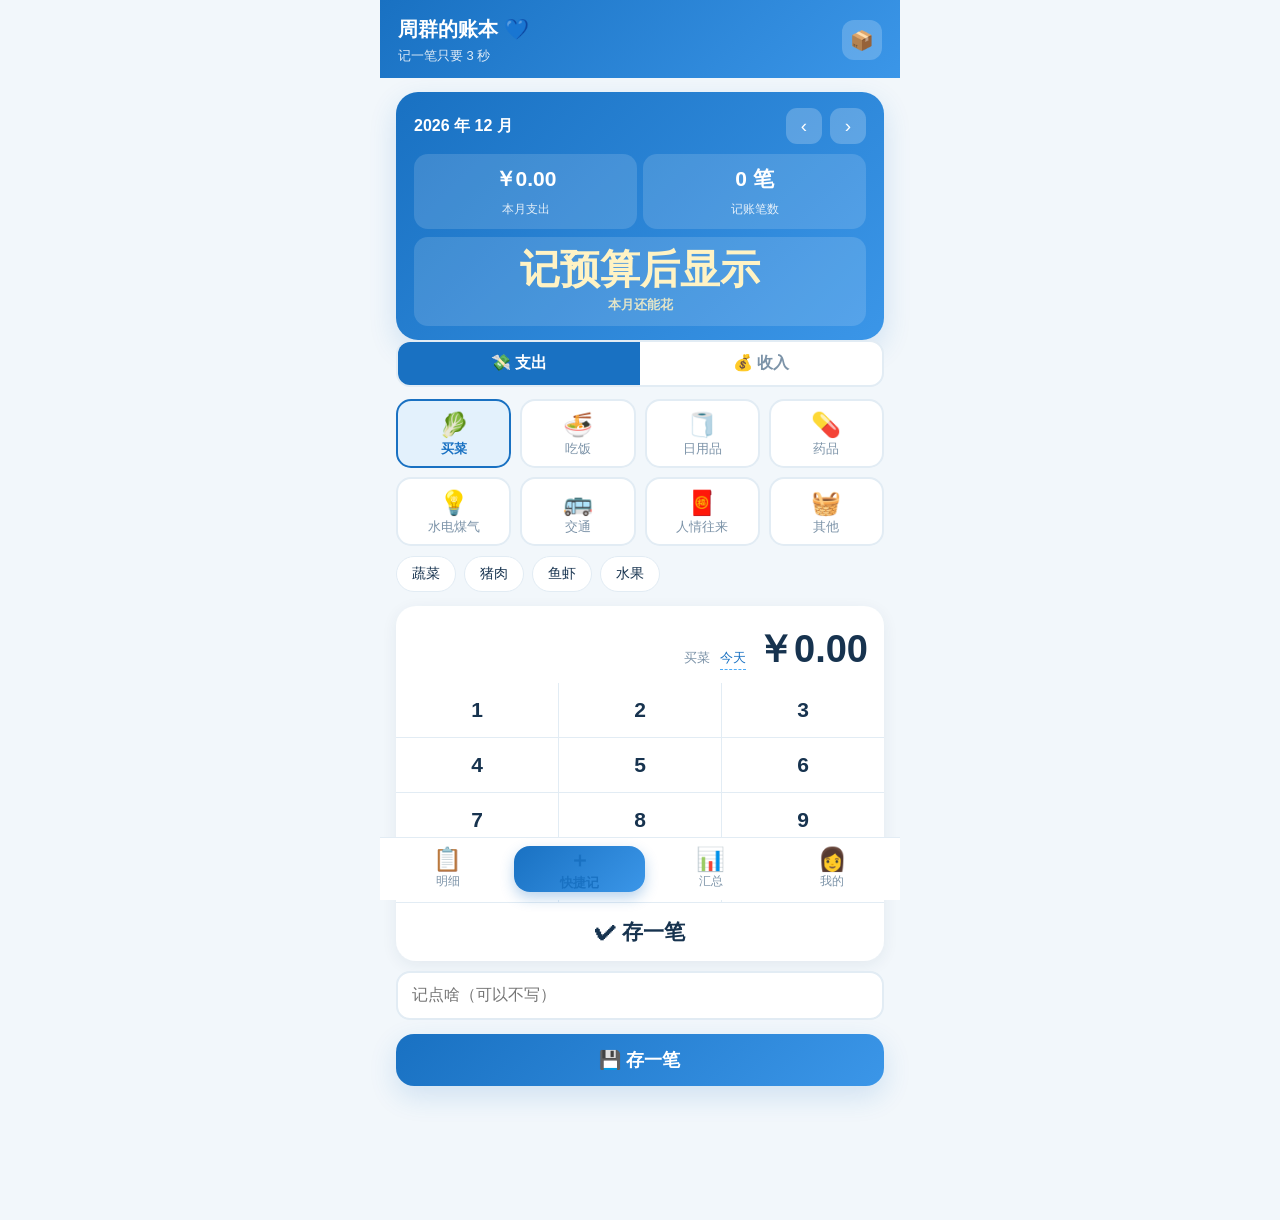
==== commit 061d0ef4: "mom v3: 重做界面（首页即明细+连续记账+大字月卡），功能兼容 v2" ====
--- a/mom/index.html
+++ b/mom/index.html
@@ -3,7 +3,7 @@
 <head>
 <meta charset="utf-8">
 <meta name="viewport" content="width=device-width, initial-scale=1, viewport-fit=cover, user-scalable=no">
-<meta name="theme-color" content="#E7F5FF">
+<meta name="theme-color" content="#1971C2">
 <title>周群的账本</title>
 <link rel="manifest" href="manifest.json">
 <meta name="apple-mobile-web-app-capable" content="yes">
@@ -12,215 +12,224 @@
 <link rel="icon" href="icon-192.png">
 <style>
   :root{
-    --bg:#E7F5FF; --card:#fff; --ink:#1E3A5F; --muted:#7A93AB;
-    --pri:#1971C2; --pri-soft:#D0EBFF; --green:#2F9E44; --red:#E03131;
-    --line:#CDE4F5; --shadow:0 6px 18px rgba(25,113,194,.10);
+    --bg:#F2F7FB; --ink:#17334F; --muted:#7C93A8;
+    --pri:#1971C2; --pri2:#4DABF7; --pri-soft:#E3F1FC;
+    --green:#1F9D55; --red:#E5484D; --gold:#F5A623;
+    --line:#E2ECF4; --shadow:0 4px 16px rgba(23,51,79,.07);
+    --shadow-lg:0 10px 28px rgba(25,113,194,.16);
   }
   *{box-sizing:border-box;margin:0;padding:0;-webkit-tap-highlight-color:transparent}
   html{-webkit-text-size-adjust:100%}
   body{
     font-family:-apple-system,"PingFang SC","Microsoft YaHei",sans-serif;
-    color:var(--ink);font-size:17px;line-height:1.6;
-    background:linear-gradient(180deg,#D6ECFF 0%,var(--bg) 320px);
-    min-height:100vh;padding-bottom:110px;
+    color:var(--ink);font-size:16px;line-height:1.55;
+    background:var(--bg);min-height:100vh;padding-bottom:120px;
   }
-  .head{padding:22px 18px 6px}
-  .head h1{font-size:26px;font-weight:800}
-  .head p{color:var(--muted);font-size:14px;margin-top:2px}
-
-  .month-card{
-    margin:12px 14px;background:linear-gradient(135deg,#1971C2,#4DABF7);
-    border-radius:22px;padding:18px 18px 16px;color:#fff;box-shadow:0 10px 24px rgba(25,113,194,.28);
-  }
+  button{font-family:inherit}
+  .wrap{max-width:520px;margin:0 auto}
+
+  /* 顶栏 */
+  .top{position:sticky;top:0;z-index:30;background:linear-gradient(135deg,#1971C2,#3B96E8);
+    padding:calc(14px + env(safe-area-inset-top)) 18px 12px;color:#fff;
+    display:flex;align-items:center;justify-content:space-between}
+  .top .tt{font-size:20px;font-weight:800}
+  .top .tt span{font-size:13px;font-weight:400;opacity:.85;display:block;margin-top:1px}
+  .top button{border:0;background:rgba(255,255,255,.2);color:#fff;border-radius:12px;
+    width:40px;height:40px;font-size:19px;cursor:pointer}
+
+  /* 月卡 */
+  .month-card{margin:14px 16px 0;background:linear-gradient(135deg,#1971C2,#3B96E8);
+    border-radius:22px;padding:16px 18px 14px;color:#fff;box-shadow:var(--shadow-lg)}
   .mc-top{display:flex;align-items:center;justify-content:space-between}
   .mc-top .m{font-size:16px;font-weight:700}
   .mc-nav{display:flex;gap:8px}
-  .mc-nav button{
-    width:38px;height:38px;border:0;border-radius:12px;background:rgba(255,255,255,.22);
-    color:#fff;font-size:20px;cursor:pointer;
-  }
-  .mc-amt{text-align:center;margin-top:6px}
-  .mc-amt b{font-size:44px;font-weight:800;letter-spacing:1px}
-  .mc-amt span{display:block;text-align:center;font-size:13px;opacity:.85}
-  .mc-mini{display:flex;margin-top:14px;border-top:1px solid rgba(255,255,255,.28);padding-top:12px}
-  .mc-mini>div{flex:1;text-align:center}
-  .mc-mini b{font-size:19px;font-weight:700}
-  .mc-mini span{display:block;font-size:12.5px;opacity:.85}
-
-  .tabs{display:flex;gap:10px;margin:14px 14px 0}
-  .tab{flex:1;text-align:center;padding:9px 0;border-radius:14px;border:1.5px solid var(--line);background:#fff;color:var(--muted);font-size:15px;font-weight:600;cursor:pointer}
-  .tab.on{background:#fff;color:var(--pri);border-color:var(--pri)}
+  .mc-nav button{width:36px;height:36px;border:0;border-radius:11px;background:rgba(255,255,255,.22);
+    color:#fff;font-size:19px;cursor:pointer}
+  .mc-grid{display:grid;grid-template-columns:1fr 1fr;margin-top:10px;gap:6px}
+  .mc-grid>div{background:rgba(255,255,255,.14);border-radius:14px;padding:9px 6px;text-align:center}
+  .mc-grid b{font-size:21px;font-weight:800;display:block}
+  .mc-grid span{font-size:12px;opacity:.85}
+  .mc-big{grid-column:span 2;background:rgba(255,243,196,.16);border-radius:14px;
+    padding:10px 6px 12px;text-align:center;margin-top:2px}
+  .mc-big b{font-size:40px;line-height:1.15;font-weight:800;display:block;color:#FFF3C4}
+  .mc-big span{font-size:12.5px;color:#FFF3C4;font-weight:600}
 
   .view{display:none}
   .view.on{display:block}
 
-  /* 记一笔 */
-  .grid{display:grid;grid-template-columns:repeat(4,1fr);gap:10px;margin:14px}
-  .cat{
-    background:#fff;border:2px solid var(--line);border-radius:16px;
-    padding:12px 4px 9px;text-align:center;cursor:pointer;
-  }
-  .cat .em{font-size:26px;display:block}
-  .cat .nm{font-size:13.5px;color:var(--muted);margin-top:2px;display:block}
-  .cat.on{border-color:var(--pri);background:var(--pri-soft);box-shadow:0 4px 12px rgba(25,113,194,.15)}
+  /* ===== 首页 = 明细 ===== */
+  .streak{display:flex;align-items:center;gap:6px;margin:12px 18px 0;color:var(--muted);font-size:13px}
+  .streak b{color:var(--pri)}
+  .search-bar{display:flex;gap:8px;margin:12px 16px 0}
+  .search-bar input{flex:1;border:2px solid var(--line);border-radius:14px;padding:11px 14px;
+    font-size:15.5px;font-family:inherit;color:var(--ink);outline:none;background:#fff}
+  .search-bar input:focus{border-color:var(--pri2)}
+  .filter-row{display:flex;gap:8px;overflow-x:auto;margin:10px 16px 4px;scrollbar-width:none}
+  .filter-row::-webkit-scrollbar{display:none}
+  .filter-row button{flex:none;border:1.5px solid var(--line);background:#fff;border-radius:99px;
+    padding:6px 14px;font-size:13px;color:var(--muted);cursor:pointer}
+  .filter-row button.on{border-color:var(--pri);background:var(--pri-soft);color:var(--pri);font-weight:700}
+  .list{margin:0 16px}
+  .day-head{display:flex;justify-content:space-between;font-size:13px;color:var(--muted);margin:16px 4px 6px}
+  .day-head b{font-weight:600}
+  .item{display:flex;align-items:center;gap:12px;background:#fff;border-radius:16px;
+    padding:12px 14px;margin-bottom:8px;box-shadow:var(--shadow)}
+  .item .em{font-size:23px}
+  .item .inf{flex:1;min-width:0}
+  .item .inf b{font-size:15.5px;font-weight:700}
+  .item .inf span{display:block;font-size:12.5px;color:var(--muted);white-space:nowrap;overflow:hidden;text-overflow:ellipsis}
+  .item .amt{font-size:16.5px;font-weight:800}
+  .item .amt.in{color:var(--green)}
+  .item .ops{display:flex;gap:2px}
+  .item .ops button{border:0;background:none;font-size:15px;padding:6px 4px;cursor:pointer;opacity:.65}
+  .item .ops button:active{opacity:1}
+  .empty{text-align:center;color:var(--muted);padding:46px 20px;font-size:15px;line-height:2}
+  .empty .big{font-size:44px;display:block;margin-bottom:4px}
+
+  /* ===== 写账页 ===== */
+  .seg{display:flex;margin:0 16px;background:#fff;border-radius:14px;overflow:hidden;border:2px solid var(--line)}
+  .seg button{flex:1;border:0;background:none;padding:11px 0;font-size:16px;font-weight:700;color:var(--muted);cursor:pointer}
+  .seg button.on{background:var(--pri);color:#fff}
+  .grid{display:grid;grid-template-columns:repeat(4,1fr);gap:9px;margin:12px 16px 0}
+  .cat{background:#fff;border:2px solid var(--line);border-radius:15px;padding:10px 4px 8px;
+    text-align:center;cursor:pointer;position:relative}
+  .cat .em{font-size:24px;display:block}
+  .cat .nm{font-size:12.5px;color:var(--muted);margin-top:2px;display:block}
+  .cat.on{border-color:var(--pri);background:var(--pri-soft)}
   .cat.on .nm{color:var(--pri);font-weight:700}
-
-  .kb{margin:0 14px;background:#fff;border-radius:20px;box-shadow:var(--shadow);overflow:hidden}
-  .kb-disp{padding:16px 18px 6px;text-align:right}
-  .kb-disp span{font-size:13px;color:var(--muted)}
-  .kb-disp b{font-size:40px;font-weight:800}
+  .kb{margin:12px 16px 0;background:#fff;border-radius:20px;box-shadow:var(--shadow);overflow:hidden}
+  .kb-disp{padding:14px 16px 4px;text-align:right;display:flex;align-items:baseline;justify-content:flex-end;gap:10px;flex-wrap:wrap}
+  .kb-disp .lbl{font-size:13px;color:var(--muted)}
+  .kb-disp .dt{font-size:12.5px;color:var(--pri);border-bottom:1px dashed var(--pri2);cursor:pointer}
+  .kb-disp .dt.has{color:var(--red);font-weight:700}
+  .kb-disp b{font-size:38px;font-weight:800}
   .kb-keys{display:grid;grid-template-columns:repeat(3,1fr);gap:1px;background:var(--line)}
-  .kb-keys button{
-    background:#fff;border:0;font-size:22px;font-weight:600;padding:16px 0;
-    font-family:inherit;color:var(--ink);cursor:pointer;
-  }
+  .kb-keys button{background:#fff;border:0;font-size:21px;font-weight:600;padding:15px 0;color:var(--ink);cursor:pointer}
   .kb-keys button:active{background:var(--pri-soft)}
-  .kb-keys .go{background:var(--pri);color:#fff;font-size:19px;font-weight:700}
-  .kb-note{margin:10px 14px 0;background:#fff;border-radius:14px;border:2px solid var(--line);padding:10px 14px}
-  .kb-note input{border:0;outline:0;width:100%;font-size:16px;font-family:inherit;color:var(--ink)}
-  .save-big{
-    display:block;margin:14px;width:calc(100% - 28px);border:0;border-radius:18px;
-    background:linear-gradient(135deg,#1971C2,#4DABF7);color:#fff;font-size:19px;font-weight:700;
-    padding:15px 0;font-family:inherit;cursor:pointer;box-shadow:0 8px 18px rgba(25,113,194,.3);
-  }
+  .kb-note{margin:10px 16px 0;background:#fff;border:2px solid var(--line);border-radius:14px;padding:10px 14px}
+  .kb-note input{border:0;outline:0;width:100%;font-size:15.5px;font-family:inherit;color:var(--ink)}
+  .quick-row{display:flex;gap:8px;overflow-x:auto;margin:10px 16px 0;padding-bottom:2px;scrollbar-width:none}
+  .quick-row::-webkit-scrollbar{display:none}
+  .quick-row button{flex:none;background:#fff;border:1.5px solid var(--line);border-radius:99px;padding:8px 15px;font-size:14px;cursor:pointer;color:var(--ink)}
+  .quick-row button:active{background:var(--pri-soft)}
+  .save-big{display:block;margin:14px 16px;width:calc(100% - 32px);border:0;border-radius:18px;
+    background:linear-gradient(135deg,#1971C2,#3B96E8);color:#fff;font-size:18px;font-weight:800;
+    padding:14px 0;cursor:pointer;box-shadow:var(--shadow-lg)}
   .save-big:active{transform:scale(.98)}
 
-  /* 明细 */
-  .list{margin:14px}
-  .day-head{font-size:13.5px;color:var(--muted);margin:16px 4px 6px}
-  .item{display:flex;align-items:center;gap:12px;background:#fff;border-radius:16px;padding:13px 15px;margin-bottom:9px;box-shadow:var(--shadow)}
-  .item .em{font-size:24px}
-  .item .inf{flex:1;min-width:0}
-  .item .inf b{font-size:16.5px}
-  .item .inf span{display:block;font-size:12.5px;color:var(--muted)}
-  .item .amt{font-size:18px;font-weight:700}
-  .item .del{border:0;background:none;color:var(--muted);font-size:17px;padding:6px;cursor:pointer}
-  .empty{text-align:center;color:var(--muted);padding:40px 20px;font-size:15px;line-height:2}
-
-  /* 汇总 */
-  .bars{margin:14px;background:#fff;border-radius:20px;padding:16px;box-shadow:var(--shadow)}
-  .bar-row{margin-bottom:14px}
-  .bar-top{display:flex;justify-content:space-between;font-size:15px;margin-bottom:5px}
-  .bar-top b{font-size:15px}
+  /* ===== 汇总页 ===== */
+  .sum-wrap{padding-top:12px}
+  .budget-card{margin:0 16px 12px;background:#fff;border-radius:20px;padding:16px;box-shadow:var(--shadow)}
+  .budget-top{display:flex;justify-content:space-between;align-items:baseline;margin-bottom:8px}
+  .budget-top b{font-size:16px}
+  .budget-top .set{border:0;background:var(--pri-soft);color:var(--pri);border-radius:99px;
+    padding:6px 14px;font-size:13.5px;font-weight:700;cursor:pointer}
+  .budget-bar{height:16px;background:var(--pri-soft);border-radius:99px;overflow:hidden}
+  .budget-bar i{display:block;height:100%;border-radius:99px;background:linear-gradient(90deg,#69DB7C,#1F9D55);transition:width .4s}
+  .budget-bar i.warn{background:linear-gradient(90deg,#FFD43B,#F5A623)}
+  .budget-bar i.over{background:linear-gradient(90deg,#FF8787,#E5484D)}
+  .budget-sub{font-size:13px;color:var(--muted);margin-top:7px}
+  .budget-sub b.over{color:var(--red)}
+  .bars{margin:0 16px 12px;background:#fff;border-radius:20px;padding:16px;box-shadow:var(--shadow)}
+  .bars h3{font-size:16px;margin-bottom:12px}
+  .bar-row{margin-bottom:13px}
+  .bar-row:last-child{margin-bottom:2px}
+  .bar-top{display:flex;justify-content:space-between;font-size:14.5px;margin-bottom:5px}
+  .bar-top b{font-size:14.5px}
   .bar-bg{height:12px;background:var(--pri-soft);border-radius:99px;overflow:hidden}
   .bar-fill{height:100%;border-radius:99px;background:linear-gradient(90deg,#4DABF7,#1971C2)}
-  .tip-card{
-    margin:0 14px 14px;border-radius:18px;padding:15px 16px;
-    background:linear-gradient(135deg,#FFF9DB,#FFF3BF);border:2px solid #FCE96A;
-  }
-  .tip-card b{font-size:15.5px}
-  .tip-card p{font-size:14px;margin-top:3px;color:#5C4A03}
-
-  /* 底部 tab */
-  .dock{
-    position:fixed;left:0;right:0;bottom:0;display:flex;background:#fff;
-    border-top:1.5px solid var(--line);padding:8px 10px calc(10px + env(safe-area-inset-bottom));
-  }
-  .dock button{
-    flex:1;border:0;background:none;display:flex;flex-direction:column;align-items:center;gap:1px;
-    font-size:12px;color:var(--muted);cursor:pointer;font-family:inherit;
-  }
-  .dock button .ic{font-size:24px}
-  .dock button.on{color:var(--pri);font-weight:700}
-  .dock .add-btn{
-    flex:1.2;background:linear-gradient(135deg,#1971C2,#4DABF7);border-radius:16px;
-    color:#fff;font-size:13px;font-weight:700;justify-content:center;
-    box-shadow:0 6px 14px rgba(25,113,194,.3);
-  }
-  .dock .add-btn .ic{font-size:22px}
-  .toast{
-    position:fixed;top:20px;left:50%;transform:translateX(-50%) translateY(-8px);
-    background:#1E3A5F;color:#fff;border-radius:99px;padding:10px 20px;font-size:14.5px;
-    opacity:0;pointer-events:none;transition:.25s;z-index:99;white-space:nowrap;
-  }
-  .toast.show{opacity:1;transform:translateX(-50%)}
-  @media(min-width:560px){
-    body{max-width:520px;margin:0 auto}
-    .dock{max-width:520px;left:50%;transform:translateX(-50%)}
-  }
-
-  /* ===== v2 新增 ===== */
-  .seg{display:flex;gap:0;margin:0 14px;background:#fff;border-radius:14px;overflow:hidden;border:2px solid var(--line)}
-  .seg button{flex:1;border:0;background:none;padding:11px 0;font-size:16px;font-weight:700;color:var(--muted);font-family:inherit;cursor:pointer}
-  .seg button.on{background:var(--pri);color:#fff}
-  .seg button.on.out{background:var(--red)}
-  .quick-row{display:flex;gap:8px;overflow-x:auto;margin:10px 14px 0;padding-bottom:2px;scrollbar-width:none}
-  .quick-row::-webkit-scrollbar{display:none}
-  .quick-row button{flex:none;background:#fff;border:2px solid var(--line);border-radius:99px;padding:8px 16px;font-size:14.5px;color:var(--ink);cursor:pointer;font-family:inherit}
-  .quick-row button:active{background:var(--pri-soft);border-color:var(--pri)}
-  .kb-disp .dt{font-size:13px;color:var(--pri);text-decoration:underline;cursor:pointer}
-  .kb-disp .dt.has{color:var(--red);font-weight:700}
-  .date-sheet .sheet-box{position:fixed;left:0;right:0;bottom:0;background:#fff;border-radius:24px 24px 0 0;padding:18px 18px calc(20px + env(safe-area-inset-bottom));z-index:60;box-shadow:0 -8px 30px rgba(30,58,95,.18)}
-  .date-sheet input{width:100%;border:2px solid var(--line);border-radius:14px;padding:12px;font-size:17px;font-family:inherit;color:var(--ink);margin-bottom:12px}
-  .date-sheet .row{display:flex;gap:10px}
-  .date-sheet .row button{flex:1;border:0;border-radius:14px;padding:13px 0;font-size:16px;font-weight:700;font-family:inherit;cursor:pointer}
-  .date-sheet .cancel{background:var(--pri-soft);color:var(--pri)}
-  .date-sheet .ok{background:var(--pri);color:#fff}
-  .mask-bg{position:fixed;inset:0;background:rgba(30,58,95,.45);z-index:55;opacity:0;pointer-events:none;transition:.2s}
-  .mask-bg.open{opacity:1;pointer-events:auto}
-  .item .ed{border:0;background:none;color:var(--pri);font-size:15px;padding:6px;cursor:pointer}
-  .search-bar{display:flex;gap:8px;margin:0 14px 10px}
-  .search-bar input{flex:1;border:2px solid var(--line);border-radius:14px;padding:11px 14px;font-size:16px;font-family:inherit;color:var(--ink);outline:none;background:#fff}
-  .search-bar input:focus{border-color:var(--pri)}
-  .filter-row{display:flex;gap:8px;overflow-x:auto;margin:0 14px 12px;scrollbar-width:none}
-  .filter-row::-webkit-scrollbar{display:none}
-  .filter-row button{flex:none;border:2px solid var(--line);background:#fff;border-radius:99px;padding:6px 14px;font-size:13.5px;color:var(--muted);cursor:pointer;font-family:inherit}
-  .filter-row button.on{border-color:var(--pri);background:var(--pri-soft);color:var(--pri);font-weight:700}
-  .year-card{margin:14px;background:#fff;border-radius:20px;padding:16px;box-shadow:var(--shadow)}
+  .trend{margin:0 16px 12px;background:#fff;border-radius:20px;padding:16px;box-shadow:var(--shadow)}
+  .trend h3{font-size:16px;margin-bottom:8px}
+  .trend .tr{display:flex;align-items:flex-end;gap:6px;height:104px;padding:6px 2px 0}
+  .trend .tb{flex:1;display:flex;flex-direction:column;align-items:center;gap:4px}
+  .trend .tb i{display:block;width:100%;max-width:32px;background:linear-gradient(180deg,#4DABF7,#1971C2);border-radius:6px 6px 0 0;min-height:3px}
+  .trend .tb span{font-size:10.5px;color:var(--muted)}
+  .trend .tb.hi i{background:linear-gradient(180deg,#FFA8A8,#E5484D)}
+  .year-card{margin:0 16px 12px;background:#fff;border-radius:20px;padding:16px;box-shadow:var(--shadow)}
   .year-card h3{font-size:16px;margin-bottom:10px}
   .year-row{display:flex;gap:10px;margin-bottom:8px}
-  .year-row .yl{width:52px;font-weight:700;font-size:14.5px;color:var(--muted)}
+  .year-row .yl{width:50px;font-weight:700;font-size:14px;color:var(--muted)}
   .year-row .yb{flex:1;height:14px;background:var(--pri-soft);border-radius:99px;overflow:hidden}
   .year-row .yb i{display:block;height:100%;background:linear-gradient(90deg,#4DABF7,#1971C2);border-radius:99px}
-  .year-row .yv{width:86px;text-align:right;font-size:13.5px;font-weight:600}
-  .trend{display:flex;align-items:flex-end;gap:6px;height:110px;padding:6px 2px 0}
-  .trend .tb{flex:1;display:flex;flex-direction:column;align-items:center;gap:4px}
-  .trend .tb i{display:block;width:100%;max-width:34px;background:linear-gradient(180deg,#4DABF7,#1971C2);border-radius:6px 6px 0 0;min-height:3px}
-  .trend .tb span{font-size:10.5px;color:var(--muted)}
-  .trend .tb.hi i{background:linear-gradient(180deg,#FFA8A8,#E03131)}
-  .budget-card{margin:14px;background:#fff;border-radius:20px;padding:16px;box-shadow:var(--shadow)}
-  .budget-top{display:flex;justify-content:space-between;align-items:baseline;margin-bottom:8px}
-  .budget-top b{font-size:16px}
-  .budget-top .set{border:0;background:var(--pri-soft);color:var(--pri);border-radius:99px;padding:6px 14px;font-size:13.5px;font-weight:700;cursor:pointer;font-family:inherit}
-  .budget-bar{height:16px;background:var(--pri-soft);border-radius:99px;overflow:hidden}
-  .budget-bar i{display:block;height:100%;border-radius:99px;background:linear-gradient(90deg,#69DB7C,#2F9E44);transition:width .4s}
-  .budget-bar i.warn{background:linear-gradient(90deg,#FFD43B,#F59F00)}
-  .budget-bar i.over{background:linear-gradient(90deg,#FF8787,#E03131)}
-  .budget-sub{font-size:13px;color:var(--muted);margin-top:7px}
-  .budget-sub b.over{color:var(--red)}
-  .fixed-card{margin:14px;background:#fff;border-radius:20px;padding:16px;box-shadow:var(--shadow)}
+  .year-row .yv{width:82px;text-align:right;font-size:13px;font-weight:600}
+  .tip-card{margin:0 16px 14px;border-radius:18px;padding:15px 16px;
+    background:linear-gradient(135deg,#FFF9DB,#FFF3BF);border:2px solid #FCE96A}
+  .tip-card b{font-size:15px}
+  .tip-card p{font-size:13.5px;margin-top:3px;color:#5C4A03}
+
+  /* ===== 我的页 ===== */
+  .mine-card{margin:12px 16px 0;background:linear-gradient(135deg,#3B96E8,#1971C2);border-radius:20px;
+    padding:16px;color:#fff;box-shadow:var(--shadow-lg)}
+  .mine-card .tt{font-size:17px;font-weight:800}
+  .mine-card .sub{font-size:13px;opacity:.9;margin:2px 0 10px}
+  .mine-card .st{display:flex;gap:8px;flex-wrap:wrap}
+  .mine-card .st span{background:rgba(255,255,255,.2);border-radius:99px;padding:4px 12px;font-size:12.5px}
+  .mine-card button{margin-top:12px;width:100%;border:0;border-radius:14px;background:#fff;color:var(--pri);
+    font-size:15px;font-weight:700;padding:12px 0;cursor:pointer}
+  .fixed-card{margin:12px 16px 0;background:#fff;border-radius:20px;padding:16px;box-shadow:var(--shadow)}
   .fixed-card h3{font-size:16px;margin-bottom:4px}
-  .fixed-card .hint{font-size:12.5px;color:var(--muted);margin-bottom:10px}
-  .fx-row{display:flex;align-items:center;gap:10px;background:var(--pri-soft);border-radius:14px;padding:11px 13px;margin-bottom:8px}
+  .fixed-card .hint{font-size:12.5px;color:var(--muted);margin-bottom:10px;line-height:1.7}
+  .fx-row{display:flex;align-items:center;gap:10px;background:var(--pri-soft);border-radius:14px;
+    padding:11px 13px;margin-bottom:8px}
   .fx-row .em{font-size:22px}
-  .fx-row .nm{flex:1;font-size:15.5px;font-weight:600}
+  .fx-row .nm{flex:1;font-size:15px;font-weight:600}
   .fx-row .nm span{display:block;font-size:12px;color:var(--muted);font-weight:400}
-  .fx-row .amt{font-size:15px;font-weight:700;color:var(--pri)}
   .fx-row .done{font-size:12.5px;color:var(--green);font-weight:700}
   .fx-row .del{border:0;background:none;color:var(--muted);font-size:16px;cursor:pointer;padding:4px}
   .fx-add{display:flex;gap:8px;margin-top:4px}
-  .fx-add input{flex:1;border:2px solid var(--line);border-radius:12px;padding:9px 12px;font-size:15px;font-family:inherit;outline:none}
-  .fx-add input:focus{border-color:var(--pri)}
-  .fx-add button{border:0;background:var(--pri);color:#fff;border-radius:12px;padding:0 18px;font-size:15px;font-weight:700;cursor:pointer;font-family:inherit}
-  .data-card{margin:14px;background:#fff;border-radius:20px;padding:16px;box-shadow:var(--shadow)}
+  .fx-add input{flex:1;border:1.5px solid var(--line);border-radius:12px;padding:9px 12px;font-size:14.5px;outline:none;min-width:0}
+  .fx-add input:focus{border-color:var(--pri2)}
+  .fx-add button{border:0;background:var(--pri);color:#fff;border-radius:12px;padding:0 18px;font-weight:700;font-size:15px;cursor:pointer}
+  .data-card{margin:12px 16px 20px;background:#fff;border-radius:20px;padding:16px;box-shadow:var(--shadow)}
   .data-card h3{font-size:16px;margin-bottom:4px}
   .data-card .hint{font-size:12.5px;color:var(--muted);margin-bottom:12px;line-height:1.7}
   .data-btns{display:flex;gap:10px}
-  .data-btns button{flex:1;border:0;border-radius:14px;padding:12px 0;font-size:15px;font-weight:700;cursor:pointer;font-family:inherit}
+  .data-btns button{flex:1;border:0;border-radius:14px;padding:12px 0;font-size:15px;font-weight:700;cursor:pointer}
   .data-btns .exp{background:var(--pri);color:#fff}
   .data-btns .imp{background:var(--pri-soft);color:var(--pri)}
-  .mine-card{margin:14px 14px 20px;background:linear-gradient(135deg,#4DABF7,#1971C2);border-radius:20px;padding:16px;color:#fff;box-shadow:var(--shadow)}
-  .mine-card .tt{font-size:17px;font-weight:800}
-  .mine-card .sub{font-size:13px;opacity:.9;margin:3px 0 10px}
-  .mine-card .st{display:flex;gap:8px;flex-wrap:wrap}
-  .mine-card .st span{background:rgba(255,255,255,.2);border-radius:99px;padding:4px 12px;font-size:12.5px}
-  .mine-card button{margin-top:12px;width:100%;border:0;border-radius:14px;background:#fff;color:var(--pri);font-size:15px;font-weight:700;padding:12px 0;cursor:pointer;font-family:inherit}
+
+  /* 底部 dock */
+  .dock{position:fixed;left:0;right:0;bottom:0;z-index:40;display:flex;align-items:stretch;gap:2px;
+    background:#fff;border-top:1.5px solid var(--line);
+    padding:8px 8px calc(8px + env(safe-area-inset-bottom))}
+  .dock button{flex:1;border:0;background:none;display:flex;flex-direction:column;align-items:center;gap:1px;
+    font-size:11.5px;color:var(--muted);cursor:pointer}
+  .dock button .ic{font-size:23px}
+  .dock button.on{color:var(--pri);font-weight:700}
+  .dock .add-btn{flex:1.1;background:linear-gradient(135deg,#1971C2,#3B96E8);border-radius:16px;color:#fff;
+    font-size:12.5px;font-weight:700;justify-content:center;box-shadow:0 6px 14px rgba(25,113,194,.3);margin:0 4px}
+  .dock .add-btn .ic{font-size:21px}
+
+  .toast{position:fixed;top:calc(18px + env(safe-area-inset-top));left:50%;transform:translateX(-50%) translateY(-8px);
+    background:#17334F;color:#fff;border-radius:99px;padding:10px 20px;font-size:14px;
+    opacity:0;pointer-events:none;transition:.25s;z-index:99;white-space:nowrap;max-width:86vw}
+  .toast.show{opacity:1;transform:translateX(-50%)}
+
+  .mask-bg{position:fixed;inset:0;background:rgba(23,51,79,.45);z-index:55;opacity:0;pointer-events:none;transition:.2s}
+  .mask-bg.open{opacity:1;pointer-events:auto}
+  .date-sheet{display:none}
+  .date-sheet .sheet-box{position:fixed;left:0;right:0;bottom:0;background:#fff;
+    border-radius:24px 24px 0 0;padding:18px 18px calc(20px + env(safe-area-inset-bottom));z-index:60;
+    box-shadow:0 -8px 30px rgba(23,51,79,.18)}
+  .date-sheet input{width:100%;border:2px solid var(--line);border-radius:14px;padding:12px;
+    font-size:16px;font-family:inherit;margin-bottom:12px;color:var(--ink)}
+  .date-sheet .row{display:flex;gap:10px}
+  .date-sheet .row button{flex:1;border:0;border-radius:14px;padding:13px 0;font-size:16px;font-weight:700;cursor:pointer}
+  .date-sheet .cancel{background:var(--pri-soft);color:var(--pri)}
+  .date-sheet .ok{background:var(--pri);color:#fff}
+
+  @media(min-width:560px){
+    .dock{max-width:520px;left:50%;transform:translateX(-50%)}
+  }
 </style>
 </head>
 <body>
-<div class="head">
-  <h1>周群的账本 💙</h1>
-  <p>记一笔只要 3 秒，点一点就存好</p>
+<div class="wrap">
+<div class="top">
+  <div class="tt">周群的账本 💙<span>记一笔只要 3 秒</span></div>
+  <div style="display:flex;gap:8px">
+    <button id="btnGotoData" aria-label="备份">📦</button>
+  </div>
 </div>
 
 <div class="month-card">
@@ -231,12 +240,23 @@
       <button id="mNext" aria-label="下个月">›</button>
     </div>
   </div>
-  <div class="mc-amt"><b id="mSum">￥0</b><span>这个月花了这些</span></div>
-  <div class="mc-mini">
-    <div><b id="mToday">￥0</b><span>今天</span></div>
+  <div class="mc-grid">
+    <div><b id="mSum">￥0</b><span>本月支出</span></div>
     <div><b id="mCount">0 笔</b><span>记账笔数</span></div>
-    <div><b id="mAvg">￥0</b><span>平均每天</span></div>
-  </div>
+    <div class="mc-big"><b id="mLeft">￥0</b><span>本月还能花</span></div>
+  </div>
+</div>
+
+<div class="view" id="v-home">
+  <div class="streak" id="streakBox"></div>
+  <div class="search-bar"><input id="kwInput" placeholder="搜一下记过啥…"></div>
+  <div class="filter-row" id="filterRow"></div>
+  <div class="list" id="homeList"></div>
+  <div class="empty" id="homeEmpty" style="display:none">
+    <span class="big">💙</span>还没有记账～<br>点下面的「＋快捷记」记第一笔
+  </div>
+  <div class="empty" id="homeSearchEmpty" style="display:none">没找到相关记录～<br>换个词试试</div>
+  <div style="height:20px"></div>
 </div>
 
 <div class="view on" id="v-add">
@@ -247,27 +267,33 @@
   <div class="grid" id="catGrid"></div>
   <div class="quick-row" id="quickRow"></div>
   <div class="kb">
-    <div class="kb-disp"><span id="kbCatName">买菜</span> <span class="dt" id="kbDate">今天</span><br><b id="kbDisp">￥0.00</b></div>
+    <div class="kb-disp">
+      <span class="lbl" id="kbCatName">买菜</span>
+      <span class="dt" id="kbDate">今天</span>
+      <b id="kbDisp">￥0.00</b>
+    </div>
     <div class="kb-keys" id="kbKeys"></div>
   </div>
   <div class="kb-note"><input id="kbNote" maxlength="16" placeholder="记点啥（可以不写）"></div>
   <button class="save-big" id="kbSave">💾 存一笔</button>
 </div>
 
-<div class="view" id="v-list"><div class="list" id="listBox"></div></div>
 <div class="view" id="v-sum">
-  <div class="budget-card" id="budgetBox"></div>
-  <div class="bars" id="barBox"></div>
-  <div class="year-card" id="trendBox"></div>
-  <div class="year-card" id="yearBox"></div>
-  <div id="tipBox"></div>
-</div>
+  <div class="sum-wrap">
+    <div class="budget-card" id="budgetBox"></div>
+    <div class="bars" id="barBox"></div>
+    <div class="trend" id="trendBox"></div>
+    <div class="year-card" id="yearBox"></div>
+    <div id="tipBox"></div>
+  </div>
+</div>
+
 <div class="view" id="v-mine">
   <div class="mine-card">
     <div class="tt">周群的账本 💙</div>
     <div class="sub">记一笔只要 3 秒，点一点就存好</div>
     <div class="st" id="mineStats"></div>
-    <button id="btnGotoData">📦 备份 / 恢复账本</button>
+    <button id="btnGotoData2">📦 备份 / 恢复账本</button>
   </div>
   <div class="fixed-card" id="fixedBox"></div>
   <div class="data-card" id="dataBox">
@@ -280,17 +306,18 @@
     <input type="file" id="importFile" accept=".json,application/json" style="display:none">
   </div>
 </div>
+</div>
 
 <div class="dock">
-  <button class="on" data-v="add"><span class="ic">✏️</span>记一笔</button>
-  <button class="add-btn" data-v="add"><span class="ic">＋</span>快捷记</button>
-  <button data-v="list"><span class="ic">📋</span>明细</button>
+  <button data-v="home"><span class="ic">📋</span>明细</button>
+  <button class="add-btn on" data-v="add"><span class="ic">＋</span>快捷记</button>
   <button data-v="sum"><span class="ic">📊</span>汇总</button>
   <button data-v="mine"><span class="ic">👩</span>我的</button>
 </div>
+
 <div class="toast" id="toast"></div>
 <div class="mask-bg" id="dateMaskBg"></div>
-<div class="date-sheet" id="dateSheet" style="display:none">
+<div class="date-sheet" id="dateSheet">
   <div class="sheet-box">
     <h3 style="font-size:17px;margin-bottom:10px">这笔是哪天花的？</h3>
     <input type="date" id="altDate">
@@ -303,19 +330,19 @@
 
 <script>
 const CATS = [
-  {id:"maicai", em:"🥬", nm:"买菜",     quick:["蔬菜","猪肉","鱼虾","水果"]},
-  {id:"zaocan", em:"🍜", nm:"吃饭",     quick:["早饭","午饭","晚饭","外卖"]},
-  {id:"riyong", em:"🧻", nm:"日用品",   quick:["纸巾","洗衣液","洗洁精","牙膏"]},
-  {id:"yaopin", em:"💊", nm:"药品",     quick:["买药","体检","保健品"]},
+  {id:"maicai", em:"🥬", nm:"买菜", quick:["蔬菜","猪肉","鱼虾","水果"]},
+  {id:"zaocan", em:"🍜", nm:"吃饭", quick:["早饭","午饭","晚饭","外卖"]},
+  {id:"riyong", em:"🧻", nm:"日用品", quick:["纸巾","洗衣液","洗洁精","牙膏"]},
+  {id:"yaopin", em:"💊", nm:"药品", quick:["买药","体检","保健品"]},
   {id:"shuidian",em:"💡",nm:"水电煤气", quick:["电费","水费","燃气费","话费"]},
-  {id:"jiaotong",em:"🚌", nm:"交通",     quick:["公交","打车","加油"]},
+  {id:"jiaotong",em:"🚌", nm:"交通", quick:["公交","打车","加油"]},
   {id:"hongbao",em:"🧧", nm:"人情往来", quick:["红包","送礼","随份子"]},
-  {id:"qita",   em:"🧺", nm:"其他",     quick:["零花","快递","修理"]}
+  {id:"qita", em:"🧺", nm:"其他", quick:["零花","快递","修理"]}
 ];
 const IN_CATS = [
-  {id:"gongzi", em:"💼", nm:"工资",   quick:["工资","奖金"]},
-  {id:"jinzhang",em:"🧧",nm:"进账",   quick:["退货","报销","儿女给的"]},
-  {id:"licai", em:"📈", nm:"理财",   quick:["利息","分红"]},
+  {id:"gongzi", em:"💼", nm:"工资", quick:["工资","奖金"]},
+  {id:"jinzhang",em:"🧧",nm:"进账", quick:["退货","报销","儿女给的"]},
+  {id:"licai", em:"📈", nm:"理财", quick:["利息","分红"]},
   {id:"qita-in",em:"🧺", nm:"其他收入",quick:["零散","卖闲置"]}
 ];
 const K = "mom-ledger-zhouqun";
@@ -333,18 +360,19 @@
 const $ = s => document.getElementById(s);
 const pad = n => String(n).padStart(2,"0");
 const todayKey = () => { const d=new Date(); return d.getFullYear()+"-"+pad(d.getMonth()+1)+"-"+pad(d.getDate()); };
+const fmt = n => n.toFixed(2).replace(/\B(?=(\d{3})+(?!\d))/g,",");
 function toast(msg){ const t=$("toast"); t.textContent=msg; t.classList.add("show"); setTimeout(()=>t.classList.remove("show"),1600); }
 function save(){ try{ localStorage.setItem(K, JSON.stringify(items)); }catch(e){ toast("存储满了，请删几笔旧的"); } }
 function saveFixed(){ try{ localStorage.setItem(K_FIXED, JSON.stringify(fixedList)); }catch(e){} }
 
+/* ===== 写账 ===== */
 function renderCats(){
   const pool = io==="out" ? CATS : IN_CATS;
   $("catGrid").innerHTML = pool.map(c =>
     `<button class="cat ${c.id===cat.id?"on":""}" data-c="${c.id}"><span class="em">${c.em}</span><span class="nm">${c.nm}</span></button>`).join("");
   $("catGrid").querySelectorAll("button").forEach(b => b.onclick = () => {
     cat = pool.find(x=>x.id===b.dataset.c);
-    renderCats();
-    renderQuick();
+    renderCats(); renderQuick();
   });
   $("kbCatName").textContent = cat.nm;
 }
@@ -352,9 +380,7 @@
   const pool = io==="out" ? CATS : IN_CATS;
   const cc = pool.find(x=>x.id===cat.id) || cat;
   $("quickRow").innerHTML = (cc.quick||[]).map(q => `<button data-q="${q}">${q}</button>`).join("");
-  $("quickRow").querySelectorAll("button").forEach(b => b.onclick = () => {
-    $("kbNote").value = b.dataset.q;
-  });
+  $("quickRow").querySelectorAll("button").forEach(b => b.onclick = () => { $("kbNote").value = b.dataset.q; });
 }
 function renderKeys(){
   const keys = ["1","2","3","4","5","6","7","8","9",".","0","⌫"];
@@ -363,7 +389,9 @@
     : k==="." ? `<button data-k=".">.</button>`
     : `<button data-k="${k}">${k}</button>`).join("")
     + `<button class="go" data-k="go" style="grid-column:span 3">✔ 存一笔</button>`;
-  $("kbKeys").querySelectorAll("button").forEach(b => b.onclick = () => press(b.dataset.k));
+  $("kbKeys").querySelectorAll("button").forEach(b => b.onclick = () => {
+    if(b.dataset.k==="go") saveItem(); else press(b.dataset.k);
+  });
 }
 function press(k){
   if(k==="del"){ buf = buf.length>1 ? buf.slice(0,-1) : "0"; }
@@ -385,30 +413,14 @@
 function saveItem(){
   const amt = parseFloat(buf);
   if(!amt){ toast("先输个金额～"); return; }
-  const d = new Date();
   const useDate = altDate || todayKey();
-  const sign = io==="out" ? 1 : -1;
   items.push({ id:"i"+Date.now(), date:useDate, io, cat:cat.id, catName:cat.nm, em:cat.em,
     amt:Math.round(amt*100)/100, note:$("kbNote").value.trim(), ts:Date.now() });
   save();
   buf="0"; $("kbDisp").textContent="￥0.00"; $("kbNote").value=""; altDate=""; renderDateLabel();
-  renderMonth(); renderList();
+  renderMonth(); renderHome(); renderSum();
   checkFixed();
   toast(`记好啦：${cat.nm} ${io==="out"?"￥":"收 ￥"}${amt.toFixed(2)}`);
-}
-
-function monthItems(y,m){ return items.filter(i => i.date.startsWith(`${y}-${pad(m+1)}`)); }
-function renderMonth(){
-  $("mTitle").textContent = `${viewY} 年 ${viewM+1} 月`;
-  const list = monthItems(viewY,viewM);
-  const out = list.filter(i=>i.io!=="in").reduce((s,i)=>s+i.amt,0);
-  const inc = list.filter(i=>i.io==="in").reduce((s,i)=>s+i.amt,0);
-  $("mSum").textContent = "￥" + out.toFixed(2).replace(/\B(?=(\d{3})+(?!\d))/g,",");
-  const t = list.filter(i=>i.io!=="in" && i.date===todayKey()).reduce((s,i)=>s+i.amt,0);
-  $("mToday").textContent = "￥" + t.toFixed(2);
-  $("mCount").textContent = list.length + " 笔";
-  const days = new Date(viewY, viewM+1, 0).getDate();
-  $("mAvg").textContent = "￥" + (out/days).toFixed(0);
 }
 function editItem(id){
   const it = items.find(x=>x.id===id);
@@ -422,82 +434,103 @@
   renderCats(); renderQuick(); renderDateLabel();
   items = items.filter(x=>x.id!==id); save();
   switchView("add");
-  renderMonth(); renderSum();
+  renderMonth(); renderHome(); renderSum();
   toast("改好了重新存一下");
 }
-function renderList(){
+
+/* ===== 月卡 ===== */
+function monthItems(y,m){ return items.filter(i => i.date.startsWith(`${y}-${pad(m+1)}`)); }
+function renderMonth(){
+  $("mTitle").textContent = `${viewY} 年 ${viewM+1} 月`;
+  const list = monthItems(viewY,viewM);
+  const out = list.filter(i=>i.io!=="in").reduce((s,i)=>s+i.amt,0);
+  $("mSum").textContent = "￥" + fmt(out);
+  $("mLeft").textContent = budget>0 ? "￥" + fmt(Math.max(budget-out,0)) : "记预算后显示";
+  $("mCount").textContent = list.length + " 笔";
+}
+
+/* ===== 首页明细 ===== */
+function calcStreak(){
+  const days = new Set(items.map(i=>i.date));
+  let n = 0; const d = new Date();
+  if(!days.has(todayKey())) d.setDate(d.getDate()-1);
+  while(days.has(d.getFullYear()+"-"+pad(d.getMonth()+1)+"-"+pad(d.getDate()))){ n++; d.setDate(d.getDate()-1); }
+  return n;
+}
+function renderHome(){
+  const n = calcStreak();
+  $("streakBox").innerHTML = items.length ? `🔥 已连续记 <b>${n}</b> 天账 · 共 ${items.length} 笔` : "";
+  const catsUsed = [...new Set(items.map(i=>i.catName))];
+  const filters = ["全部", ...catsUsed];
+  $("filterRow").innerHTML = filters.map(f=>`<button data-f="${f}" class="${f===filterCat?"on":""}">${f}</button>`).join("");
+  $("filterRow").querySelectorAll("button").forEach(b => b.onclick = () => { filterCat = b.dataset.f; renderHome(); });
   let list = items.slice();
   if(keyword) list = list.filter(i => (i.catName+(i.note||"")).toLowerCase().includes(keyword));
   if(filterCat!=="全部") list = list.filter(i => i.catName===filterCat);
   list.sort((a,b)=> b.date.localeCompare(a.date) || b.ts-a.ts);
-  const catsUsed = [...new Set(items.map(i=>i.catName))];
-  const filters = ["全部", ...catsUsed];
-  let head = `<div class="search-bar"><input id="kwInput" placeholder="搜一下记过啥…" value="${keyword.replace(/"/g,"&quot;")}"></div>
-    <div class="filter-row">${filters.map(f=>`<button data-f="${f}" class="${f===filterCat?"on":""}">${f}</button>`).join("")}</div>`;
-  if(!list.length){ $("listBox").innerHTML = head + `<div class="empty">没找到相关记录～<br>换个词试试，或点「记一笔」💙</div>`; bindListHead(); return; }
-  let html="", lastDay="";
+  $("homeEmpty").style.display = items.length ? "none" : "block";
+  $("homeSearchEmpty").style.display = (items.length && !list.length) ? "block" : "none";
+  let html = "", lastDay = "";
   list.forEach(i=>{
     if(i.date!==lastDay){
-      lastDay=i.date;
+      lastDay = i.date;
       const wd = new Date(i.date+"T00:00:00").toLocaleDateString("zh-CN",{weekday:"long"});
       const ds = list.filter(x=>x.date===i.date).reduce((s,x)=>s+x.amt,0);
-      html += `<div class="day-head">${i.date} ${wd} · 当天 ￥${ds.toFixed(2)}</div>`;
+      html += `<div class="day-head"><span>${i.date} ${wd}</span><b>当天 ￥${fmt(ds)}</b></div>`;
     }
-    const inCls = i.io==="in";
+    const isIn = i.io==="in";
     html += `<div class="item"><span class="em">${i.em}</span>
       <span class="inf"><b>${i.catName}</b><span>${i.note || i.date}</span></span>
-      <span class="amt" style="${inCls?"color:var(--green)":""}">${inCls?"+":"-"}￥${i.amt.toFixed(2)}</span>
-      <button class="ed" data-ed="${i.id}">✏️</button><button class="del" data-del="${i.id}">✕</button></div>`;
+      <span class="amt ${isIn?"in":""}">${isIn?"+":"-"}￥${fmt(i.amt)}</span>
+      <span class="ops"><button data-ed="${i.id}">✏️</button><button data-del="${i.id}">✕</button></span></div>`;
   });
-  $("listBox").innerHTML = head + html;
-  bindListHead();
-}
-function bindListHead(){
-  const inp = $("kwInput");
-  if(inp){
-    inp.oninput = e => { keyword = e.target.value.trim().toLowerCase(); renderList(); };
-    setTimeout(()=>{ if(document.activeElement!==inp && keyword){ inp.setSelectionRange(inp.value.length,inp.value.length); } },0);
-  }
-  $("listBox").querySelectorAll("[data-f]").forEach(b => b.onclick = () => { filterCat = b.dataset.f; renderList(); });
-  $("listBox").querySelectorAll("[data-del]").forEach(b => b.onclick = () => {
-    items = items.filter(x=>x.id!==b.dataset.del); save(); renderList(); renderMonth(); renderSum();
+  $("homeList").innerHTML = html;
+  $("homeList").querySelectorAll("[data-del]").forEach(b => b.onclick = () => {
+    items = items.filter(x=>x.id!==b.dataset.del); save();
+    renderHome(); renderMonth(); renderSum();
     toast("这笔划掉了");
   });
-  $("listBox").querySelectorAll("[data-ed]").forEach(b => b.onclick = () => editItem(b.dataset.ed));
-}
-const BAR_COLORS = ["#1971C2","#4DABF7","#2F9E44","#F59F00","#E8590C","#AE3EC9","#E03131","#868E96"];
+  $("homeList").querySelectorAll("[data-ed]").forEach(b => b.onclick = () => editItem(b.dataset.ed));
+}
+
+/* ===== 汇总 ===== */
+const BAR_COLORS = ["#1971C2","#4DABF7","#1F9D55","#F5A623","#E8590C","#AE3EC9","#E5484D","#868E96"];
 function renderSum(){
   const list = monthItems(viewY,viewM);
   const out = list.filter(i=>i.io!=="in");
   const sum = out.reduce((s,i)=>s+i.amt,0);
+  renderBudget(sum);
+  renderTrend();
+  renderYear();
   const by = {};
   out.forEach(i=>{ by[i.catName]=(by[i.catName]||0)+i.amt; });
   const rows = Object.entries(by).sort((a,b)=>b[1]-a[1]);
-  renderBudget(sum);
-  renderTrend();
-  renderYear();
-  if(!rows.length){ $("barBox").innerHTML = `<div class="empty">这个月还没记账～<br>记几笔就能看占比啦</div>`; $("tipBox").innerHTML=""; return; }
-  $("barBox").innerHTML = rows.map(([nm,v],i)=>{
+  if(!rows.length){
+    $("barBox").innerHTML = `<h3>💰 这个月花在哪了</h3><div class="empty" style="padding:20px">这个月还没记账～<br>记几笔就能看占比啦</div>`;
+    $("tipBox").innerHTML = "";
+    return;
+  }
+  $("barBox").innerHTML = `<h3>💰 这个月花在哪了</h3>` + rows.map(([nm,v],i)=>{
     const pct = sum ? v/sum*100 : 0;
-    return `<div class="bar-row"><div class="bar-top"><b>${nm}</b><span>￥${v.toFixed(2)} · ${pct.toFixed(0)}%</span></div>
+    return `<div class="bar-row"><div class="bar-top"><b>${nm}</b><span>￥${fmt(v)} · ${pct.toFixed(0)}%</span></div>
       <div class="bar-bg"><div class="bar-fill" style="width:${pct}%;background:${BAR_COLORS[i%BAR_COLORS.length]}"></div></div></div>`;
   }).join("");
   const maicai = (by["买菜"]||0) + (by["吃饭"]||0);
   const top = rows[0];
   $("tipBox").innerHTML = maicai > sum*0.6
     ? `<div class="tip-card"><b>💡 小提示</b><p>这个月买菜吃饭占了 ${(maicai/sum*100).toFixed(0)}%，是大头～看见好 deal 该囤就囤，别的不用省</p></div>`
-    : `<div class="tip-card"><b>💡 小提示</b><p>这个月花最多的是「${top[0]}」，一共 ￥${top[1].toFixed(2)}。钱要花在开心的事上 💙</p></div>`;
+    : `<div class="tip-card"><b>💡 小提示</b><p>这个月花最多的是「${top[0]}」，一共 ￥${fmt(top[1])}。钱要花在开心的事上 💙</p></div>`;
 }
 function renderBudget(spent){
-  const monthKey = `${viewY}-${pad(viewM+1)}`;
+  const setBudget = () => {
+    const v = parseFloat(prompt("每个月大概花多少呀？（比如 3000）", budget ? String(budget) : ""));
+    if(v && v>0){ budget = Math.round(v); localStorage.setItem(K_BUDGET, JSON.stringify(budget)); renderMonth(); renderSum(); toast("预算记好啦"); }
+  };
   if(!budget){
     $("budgetBox").innerHTML = `
       <div class="budget-top"><b>🎯 每月预算</b><button class="set" id="setBudget">设一个</button></div>
       <div class="budget-sub">设个大概数，花了多少一眼就知道</div>`;
-    $("setBudget").onclick = () => {
-      const v = parseFloat(prompt("每个月大概花多少呀？（比如 3000）",""));
-      if(v && v>0){ budget = Math.round(v); localStorage.setItem(K_BUDGET, JSON.stringify(budget)); renderSum(); toast("预算记好啦"); }
-    };
+    $("setBudget").onclick = setBudget;
     return;
   }
   const pct = Math.min(100, spent/budget*100);
@@ -509,10 +542,7 @@
     <div class="budget-sub">${spent>budget
       ? `这个月已经花了 <b class="over">￥${(spent-budget).toFixed(0)}</b> 超出预算，下个月悠着点～`
       : `还剩 <b>￥${left.toFixed(0)}</b> 可以花 · 已用 ${pct.toFixed(0)}%`}</div>`;
-  $("setBudget").onclick = () => {
-    const v = parseFloat(prompt("每个月大概花多少呀？（比如 3000）", String(budget)));
-    if(v && v>0){ budget = Math.round(v); localStorage.setItem(K_BUDGET, JSON.stringify(budget)); renderSum(); toast("预算改好啦"); }
-  };
+  $("setBudget").onclick = setBudget;
 }
 function renderTrend(){
   const months = [];
@@ -523,7 +553,7 @@
   const data = months.map(x=>({label:(x.m+1)+"月", sum:monthItems(x.y,x.m).filter(i=>i.io!=="in").reduce((s,i)=>s+i.amt,0)}));
   const max = Math.max(...data.map(d=>d.sum), 1);
   $("trendBox").innerHTML = `<h3>📈 近半年每个月花多少</h3>
-    <div class="trend">${data.map(d=>`
+    <div class="tr">${data.map(d=>`
       <div class="tb ${d.sum===max?"hi":""}"><i style="height:${Math.round(d.sum/max*80)}px"></i><span>${d.label}</span></div>`).join("")}</div>`;
 }
 function renderYear(){
@@ -540,7 +570,7 @@
     <span class="yv">￥${d.sum.toFixed(0)}</span></div>`).join("")}`;
 }
 
-/* 周期账：到日子提醒 */
+/* ===== 周期账 ===== */
 function checkFixed(){
   const today = new Date();
   const day = today.getDate();
@@ -553,7 +583,7 @@
         if(confirm(`📢 提醒：${f.nm}（每月${f.day}号 · 约￥${f.amt}）这个月交了吗？\n\n点「确定」帮你记上这一笔，点「取消」自己手动记。`)){
           items.push({id:"i"+Date.now(), date:todayKey(), io:"out", cat:"shuidian", catName:f.nm, em:f.em, amt:f.amt, note:"周期提醒", ts:Date.now()});
           f.doneMonth = [...(f.doneMonth||[]), mk]; saveFixed(); save();
-          renderMonth(); renderList(); renderSum();
+          renderMonth(); renderHome(); renderSum();
         } else {
           f.doneMonth = [...(f.doneMonth||[]), mk]; saveFixed();
         }
@@ -591,9 +621,9 @@
   };
 }
 
-/* 备份导入导出 */
+/* ===== 备份 ===== */
 function doExport(){
-  const data = JSON.stringify({app:"zhouqun-ledger", version:2, exportedAt:todayKey(), budget, fixedList, items}, null, 2);
+  const data = JSON.stringify({app:"zhouqun-ledger", version:3, exportedAt:todayKey(), budget, fixedList, items}, null, 2);
   const blob = new Blob([data], {type:"application/json"});
   const a = document.createElement("a");
   a.href = URL.createObjectURL(blob);
@@ -612,9 +642,9 @@
         const ids = new Set(items.map(i=>i.id));
         let added = 0;
         data.items.forEach(i=>{ if(!ids.has(i.id)){ items.push(i); added++; } });
-        if(data.budget) { budget = data.budget; localStorage.setItem(K_BUDGET, JSON.stringify(budget)); }
+        if(data.budget){ budget = data.budget; localStorage.setItem(K_BUDGET, JSON.stringify(budget)); }
         if(data.fixedList){ fixedList = data.fixedList; saveFixed(); }
-        save(); renderMonth(); renderList(); renderSum(); renderFixed(); renderMine();
+        save(); renderMonth(); renderHome(); renderSum(); renderFixed(); renderMine();
         toast(`找回来 ${added} 笔账 💙`);
       }
     }catch(e){ toast("这个文件读不出来，确认是导出的账本文件～"); }
@@ -629,27 +659,28 @@
     <span>💰 记账净额 ￥${total.toFixed(0)}</span>`;
 }
 
+/* ===== 视图切换 ===== */
 function switchView(v){
   curView = v;
   document.querySelectorAll(".view").forEach(x=>x.classList.remove("on"));
   $("v-"+v).classList.add("on");
   document.querySelectorAll(".dock button").forEach(b=>b.classList.toggle("on", b.dataset.v===v));
-  if(v==="list") renderList();
+  if(v==="home") renderHome();
   if(v==="sum") renderSum();
   if(v==="mine"){ renderFixed(); renderMine(); }
   window.scrollTo({top:0});
 }
 document.querySelectorAll(".dock button").forEach(b => b.onclick = () => switchView(b.dataset.v));
-
-$("mPrev").onclick = ()=>{ viewM--; if(viewM<0){viewM=11;viewY--;} renderMonth(); if(curView==="sum")renderSum(); };
-$("mNext").onclick = ()=>{ viewM++; if(viewM>11){viewM=0;viewY++;} renderMonth(); if(curView==="sum")renderSum(); };
-$("kbSave").onclick = saveItem;
-$("btnGotoData").onclick = () => $("dataBox").scrollIntoView({behavior:"smooth"});
+$("btnGotoData").onclick = () => { switchView("mine"); setTimeout(()=>$("dataBox").scrollIntoView({behavior:"smooth"}), 60); };
+$("btnGotoData2").onclick = () => $("dataBox").scrollIntoView({behavior:"smooth"});
 $("btnExport").onclick = doExport;
 $("btnImport").onclick = () => $("importFile").click();
 $("importFile").onchange = e => { const f = e.target.files[0]; if(f) doImport(f); e.target.value=""; };
-
-/* 日期补记 */
+$("kbSave").onclick = saveItem;
+$("mPrev").onclick = ()=>{ viewM--; if(viewM<0){viewM=11;viewY--;} renderMonth(); if(curView==="sum")renderSum(); };
+$("mNext").onclick = ()=>{ viewM++; if(viewM>11){viewM=0;viewY++;} renderMonth(); if(curView==="sum")renderSum(); };
+
+/* 日期弹层 */
 const dmBg = $("dateMaskBg"), dSheet = $("dateSheet");
 $("kbDate").onclick = () => {
   $("altDate").value = altDate || todayKey();
@@ -674,9 +705,12 @@
   renderCats(); renderQuick();
 });
 
-const d = new Date();
-viewY = d.getFullYear(); viewM = d.getMonth();
-renderCats(); renderQuick(); renderKeys(); renderMonth(); renderList(); renderSum();
+/* 搜索（静态绑定，输入不丢焦点） */
+$("kwInput").oninput = e => { keyword = e.target.value.trim().toLowerCase(); renderHome(); };
+
+const d0 = new Date();
+viewY = d0.getFullYear(); viewM = d0.getMonth();
+renderCats(); renderQuick(); renderKeys(); renderMonth(); renderHome(); renderSum();
 checkFixed();
 
 if("serviceWorker" in navigator){
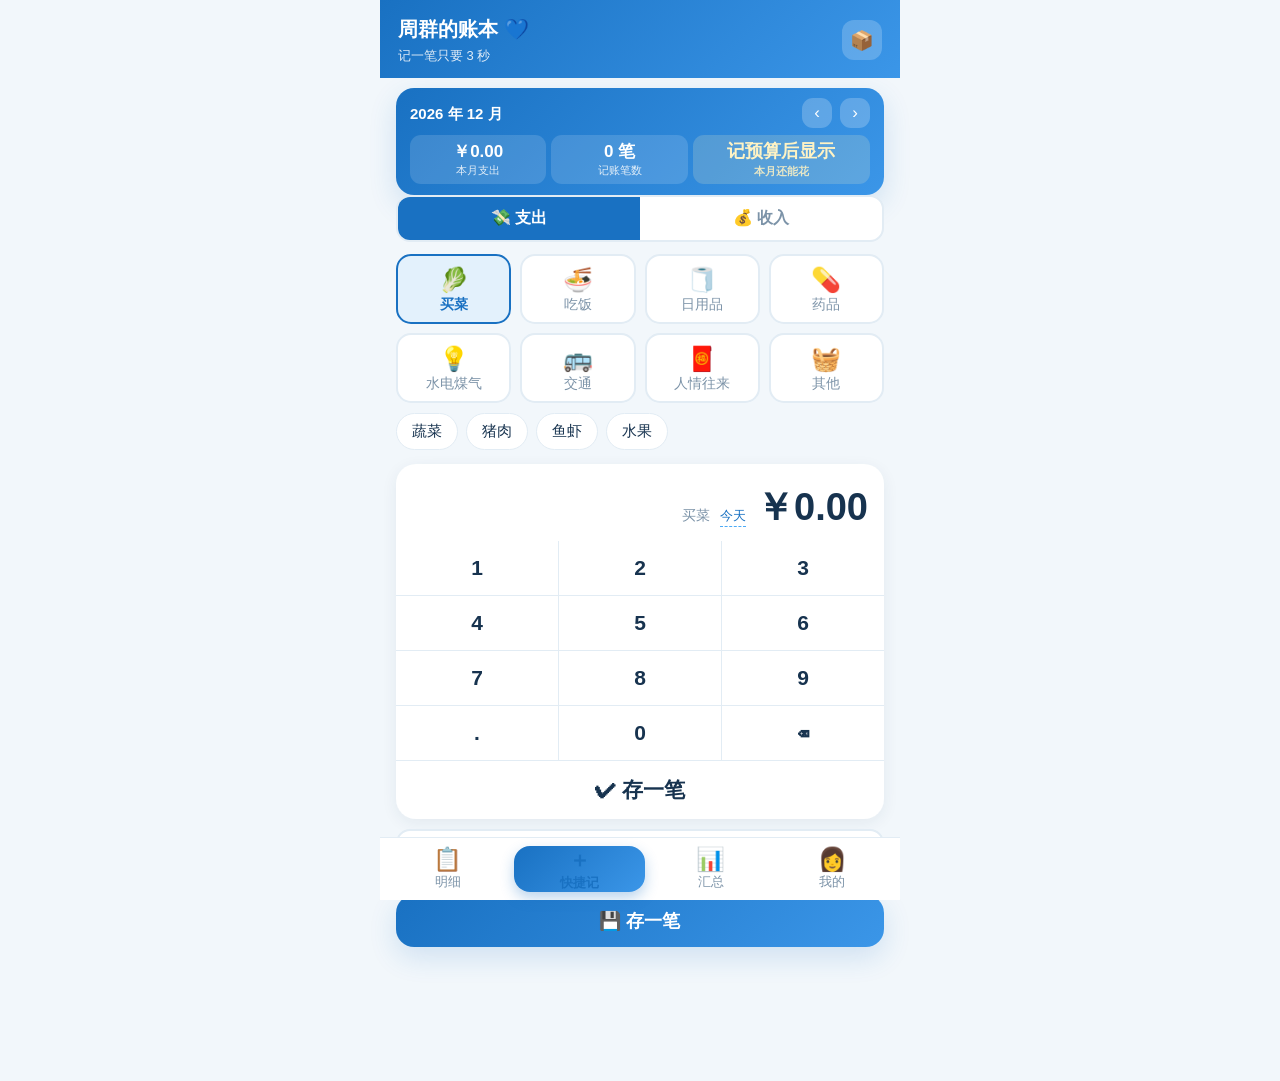
==== commit a4fce07f: "mom v4: 收支日历 + 月账单总结 + 适老化大字 + 买菜价格记忆/漏记提醒" ====
--- a/mom/index.html
+++ b/mom/index.html
@@ -22,7 +22,7 @@
   html{-webkit-text-size-adjust:100%}
   body{
     font-family:-apple-system,"PingFang SC","Microsoft YaHei",sans-serif;
-    color:var(--ink);font-size:16px;line-height:1.55;
+    color:var(--ink);font-size:18px;line-height:1.55;
     background:var(--bg);min-height:100vh;padding-bottom:120px;
   }
   button{font-family:inherit}
@@ -53,37 +53,48 @@
     padding:10px 6px 12px;text-align:center;margin-top:2px}
   .mc-big b{font-size:40px;line-height:1.15;font-weight:800;display:block;color:#FFF3C4}
   .mc-big span{font-size:12.5px;color:#FFF3C4;font-weight:600}
+  /* 记账页压缩月卡，把数字键盘留在第一屏 */
+  .month-card.compact{margin-top:10px;padding:10px 14px 11px;border-radius:18px}
+  .month-card.compact .mc-top .m{font-size:15px}
+  .month-card.compact .mc-nav button{width:30px;height:30px;font-size:17px}
+  .month-card.compact .mc-grid{grid-template-columns:1fr 1fr 1.3fr;gap:5px;margin-top:7px}
+  .month-card.compact .mc-grid>div{padding:5px 4px;border-radius:11px;display:flex;flex-direction:column;justify-content:center}
+  .month-card.compact .mc-grid b{font-size:17px;line-height:1.3}
+  .month-card.compact .mc-grid span{font-size:11px;line-height:1.4}
+  .month-card.compact .mc-big{grid-column:auto;margin-top:0;background:rgba(255,243,196,.18)}
+  .month-card.compact .mc-big b{font-size:18px;color:#FFF3C4}
+  .month-card.compact .mc-big span{font-size:11px}
 
   .view{display:none}
   .view.on{display:block}
 
   /* ===== 首页 = 明细 ===== */
-  .streak{display:flex;align-items:center;gap:6px;margin:12px 18px 0;color:var(--muted);font-size:13px}
+  .streak{display:flex;align-items:center;gap:6px;margin:12px 18px 0;color:var(--muted);font-size:14px}
   .streak b{color:var(--pri)}
   .search-bar{display:flex;gap:8px;margin:12px 16px 0}
   .search-bar input{flex:1;border:2px solid var(--line);border-radius:14px;padding:11px 14px;
-    font-size:15.5px;font-family:inherit;color:var(--ink);outline:none;background:#fff}
+    font-size:17px;font-family:inherit;color:var(--ink);outline:none;background:#fff}
   .search-bar input:focus{border-color:var(--pri2)}
   .filter-row{display:flex;gap:8px;overflow-x:auto;margin:10px 16px 4px;scrollbar-width:none}
   .filter-row::-webkit-scrollbar{display:none}
   .filter-row button{flex:none;border:1.5px solid var(--line);background:#fff;border-radius:99px;
-    padding:6px 14px;font-size:13px;color:var(--muted);cursor:pointer}
+    padding:6px 14px;font-size:14px;color:var(--muted);cursor:pointer}
   .filter-row button.on{border-color:var(--pri);background:var(--pri-soft);color:var(--pri);font-weight:700}
   .list{margin:0 16px}
-  .day-head{display:flex;justify-content:space-between;font-size:13px;color:var(--muted);margin:16px 4px 6px}
+  .day-head{display:flex;justify-content:space-between;font-size:14px;color:var(--muted);margin:16px 4px 6px}
   .day-head b{font-weight:600}
   .item{display:flex;align-items:center;gap:12px;background:#fff;border-radius:16px;
     padding:12px 14px;margin-bottom:8px;box-shadow:var(--shadow)}
   .item .em{font-size:23px}
   .item .inf{flex:1;min-width:0}
-  .item .inf b{font-size:15.5px;font-weight:700}
-  .item .inf span{display:block;font-size:12.5px;color:var(--muted);white-space:nowrap;overflow:hidden;text-overflow:ellipsis}
-  .item .amt{font-size:16.5px;font-weight:800}
+  .item .inf b{font-size:17px;font-weight:700}
+  .item .inf span{display:block;font-size:14px;color:var(--muted);white-space:nowrap;overflow:hidden;text-overflow:ellipsis}
+  .item .amt{font-size:18px;font-weight:800}
   .item .amt.in{color:var(--green)}
   .item .ops{display:flex;gap:2px}
   .item .ops button{border:0;background:none;font-size:15px;padding:6px 4px;cursor:pointer;opacity:.65}
   .item .ops button:active{opacity:1}
-  .empty{text-align:center;color:var(--muted);padding:46px 20px;font-size:15px;line-height:2}
+  .empty{text-align:center;color:var(--muted);padding:46px 20px;font-size:16px;line-height:2}
   .empty .big{font-size:44px;display:block;margin-bottom:4px}
 
   /* ===== 写账页 ===== */
@@ -94,12 +105,12 @@
   .cat{background:#fff;border:2px solid var(--line);border-radius:15px;padding:10px 4px 8px;
     text-align:center;cursor:pointer;position:relative}
   .cat .em{font-size:24px;display:block}
-  .cat .nm{font-size:12.5px;color:var(--muted);margin-top:2px;display:block}
+  .cat .nm{font-size:14px;color:var(--muted);margin-top:2px;display:block}
   .cat.on{border-color:var(--pri);background:var(--pri-soft)}
   .cat.on .nm{color:var(--pri);font-weight:700}
   .kb{margin:12px 16px 0;background:#fff;border-radius:20px;box-shadow:var(--shadow);overflow:hidden}
   .kb-disp{padding:14px 16px 4px;text-align:right;display:flex;align-items:baseline;justify-content:flex-end;gap:10px;flex-wrap:wrap}
-  .kb-disp .lbl{font-size:13px;color:var(--muted)}
+  .kb-disp .lbl{font-size:14px;color:var(--muted)}
   .kb-disp .dt{font-size:12.5px;color:var(--pri);border-bottom:1px dashed var(--pri2);cursor:pointer}
   .kb-disp .dt.has{color:var(--red);font-weight:700}
   .kb-disp b{font-size:38px;font-weight:800}
@@ -110,7 +121,11 @@
   .kb-note input{border:0;outline:0;width:100%;font-size:15.5px;font-family:inherit;color:var(--ink)}
   .quick-row{display:flex;gap:8px;overflow-x:auto;margin:10px 16px 0;padding-bottom:2px;scrollbar-width:none}
   .quick-row::-webkit-scrollbar{display:none}
-  .quick-row button{flex:none;background:#fff;border:1.5px solid var(--line);border-radius:99px;padding:8px 15px;font-size:14px;cursor:pointer;color:var(--ink)}
+  .quick-row button{flex:none;background:#fff;border:1.5px solid var(--line);border-radius:99px;padding:8px 15px;font-size:15px;cursor:pointer;color:var(--ink)}
+  .price-hint{display:none;margin:8px 16px -2px;background:#FFF9DB;border:1.5px solid #FCE96A;border-radius:11px;
+    padding:6px 12px;font-size:13.5px;color:#5C4A03;line-height:1.5;white-space:nowrap;overflow-x:auto;scrollbar-width:none}
+  .price-hint::-webkit-scrollbar{display:none}
+  .price-hint.show{display:block}
   .quick-row button:active{background:var(--pri-soft)}
   .save-big{display:block;margin:14px 16px;width:calc(100% - 32px);border:0;border-radius:18px;
     background:linear-gradient(135deg,#1971C2,#3B96E8);color:#fff;font-size:18px;font-weight:800;
@@ -128,14 +143,14 @@
   .budget-bar i{display:block;height:100%;border-radius:99px;background:linear-gradient(90deg,#69DB7C,#1F9D55);transition:width .4s}
   .budget-bar i.warn{background:linear-gradient(90deg,#FFD43B,#F5A623)}
   .budget-bar i.over{background:linear-gradient(90deg,#FF8787,#E5484D)}
-  .budget-sub{font-size:13px;color:var(--muted);margin-top:7px}
+  .budget-sub{font-size:14.5px;color:var(--muted);margin-top:7px}
   .budget-sub b.over{color:var(--red)}
   .bars{margin:0 16px 12px;background:#fff;border-radius:20px;padding:16px;box-shadow:var(--shadow)}
   .bars h3{font-size:16px;margin-bottom:12px}
   .bar-row{margin-bottom:13px}
   .bar-row:last-child{margin-bottom:2px}
-  .bar-top{display:flex;justify-content:space-between;font-size:14.5px;margin-bottom:5px}
-  .bar-top b{font-size:14.5px}
+  .bar-top{display:flex;justify-content:space-between;font-size:15.5px;margin-bottom:5px}
+  .bar-top b{font-size:15.5px}
   .bar-bg{height:12px;background:var(--pri-soft);border-radius:99px;overflow:hidden}
   .bar-fill{height:100%;border-radius:99px;background:linear-gradient(90deg,#4DABF7,#1971C2)}
   .trend{margin:0 16px 12px;background:#fff;border-radius:20px;padding:16px;box-shadow:var(--shadow)}
@@ -155,7 +170,27 @@
   .tip-card{margin:0 16px 14px;border-radius:18px;padding:15px 16px;
     background:linear-gradient(135deg,#FFF9DB,#FFF3BF);border:2px solid #FCE96A}
   .tip-card b{font-size:15px}
-  .tip-card p{font-size:13.5px;margin-top:3px;color:#5C4A03}
+  .tip-card p{font-size:14.5px;margin-top:3px;color:#5C4A03}
+  .cal-card{margin:0 16px 12px;background:#fff;border-radius:20px;padding:16px;box-shadow:var(--shadow)}
+  .cal-card h3{font-size:16px;margin-bottom:10px}
+  .cal-week{display:grid;grid-template-columns:repeat(7,1fr);font-size:12.5px;color:var(--muted);text-align:center;margin-bottom:4px}
+  .cal-grid{display:grid;grid-template-columns:repeat(7,1fr);gap:3px}
+  .cal-cell{border:0;background:none;border-radius:10px;padding:4px 1px 5px;text-align:center;min-height:44px;cursor:pointer;font-family:inherit}
+  .cal-cell.blank{min-height:0;cursor:default}
+  .cal-cell .d{font-size:13.5px;font-weight:600;display:block;line-height:1.5}
+  .cal-cell .amt{display:block;font-size:9.5px;font-weight:700;color:var(--pri);line-height:1.3}
+  .cal-cell.has{background:var(--pri-soft)}
+  .cal-cell.over{background:#FFE3E3}
+  .cal-cell.over .amt{color:var(--red)}
+  .cal-cell.today .d{color:#fff;background:var(--pri);border-radius:99px;width:23px;margin:0 auto}
+  .cal-cell.sel{outline:2.5px solid var(--pri)}
+  .cal-detail{margin-top:10px;border-top:1.5px dashed var(--line);padding-top:8px}
+  .cal-detail .cd-row{display:flex;gap:8px;font-size:14px;padding:4px 2px;align-items:center}
+  .cal-detail .cd-row b{margin-left:auto;white-space:nowrap}
+  .cal-hint{font-size:13px;color:var(--muted);margin-top:8px}
+  .recap-card{margin:0 16px 12px;background:linear-gradient(135deg,#E7F5FF,#D0EBFF);border:2px solid #A5D8FF;border-radius:20px;padding:16px}
+  .recap-card h3{font-size:16px;color:#1864AB}
+  .recap-card p{font-size:14.5px;color:#234C6B;margin-top:5px;line-height:1.7}
 
   /* ===== 我的页 ===== */
   .mine-card{margin:12px 16px 0;background:linear-gradient(135deg,#3B96E8,#1971C2);border-radius:20px;
@@ -168,7 +203,7 @@
     font-size:15px;font-weight:700;padding:12px 0;cursor:pointer}
   .fixed-card{margin:12px 16px 0;background:#fff;border-radius:20px;padding:16px;box-shadow:var(--shadow)}
   .fixed-card h3{font-size:16px;margin-bottom:4px}
-  .fixed-card .hint{font-size:12.5px;color:var(--muted);margin-bottom:10px;line-height:1.7}
+  .fixed-card .hint{font-size:13.5px;color:var(--muted);margin-bottom:10px;line-height:1.7}
   .fx-row{display:flex;align-items:center;gap:10px;background:var(--pri-soft);border-radius:14px;
     padding:11px 13px;margin-bottom:8px}
   .fx-row .em{font-size:22px}
@@ -182,7 +217,7 @@
   .fx-add button{border:0;background:var(--pri);color:#fff;border-radius:12px;padding:0 18px;font-weight:700;font-size:15px;cursor:pointer}
   .data-card{margin:12px 16px 20px;background:#fff;border-radius:20px;padding:16px;box-shadow:var(--shadow)}
   .data-card h3{font-size:16px;margin-bottom:4px}
-  .data-card .hint{font-size:12.5px;color:var(--muted);margin-bottom:12px;line-height:1.7}
+  .data-card .hint{font-size:13.5px;color:var(--muted);margin-bottom:12px;line-height:1.7}
   .data-btns{display:flex;gap:10px}
   .data-btns button{flex:1;border:0;border-radius:14px;padding:12px 0;font-size:15px;font-weight:700;cursor:pointer}
   .data-btns .exp{background:var(--pri);color:#fff}
@@ -193,7 +228,7 @@
     background:#fff;border-top:1.5px solid var(--line);
     padding:8px 8px calc(8px + env(safe-area-inset-bottom))}
   .dock button{flex:1;border:0;background:none;display:flex;flex-direction:column;align-items:center;gap:1px;
-    font-size:11.5px;color:var(--muted);cursor:pointer}
+    font-size:12.5px;color:var(--muted);cursor:pointer}
   .dock button .ic{font-size:23px}
   .dock button.on{color:var(--pri);font-weight:700}
   .dock .add-btn{flex:1.1;background:linear-gradient(135deg,#1971C2,#3B96E8);border-radius:16px;color:#fff;
@@ -232,7 +267,7 @@
   </div>
 </div>
 
-<div class="month-card">
+<div class="month-card" id="monthCard">
   <div class="mc-top">
     <span class="m" id="mTitle"></span>
     <div class="mc-nav">
@@ -265,6 +300,7 @@
     <button data-io="in">💰 收入</button>
   </div>
   <div class="grid" id="catGrid"></div>
+  <div class="price-hint" id="priceHint"></div>
   <div class="quick-row" id="quickRow"></div>
   <div class="kb">
     <div class="kb-disp">
@@ -281,9 +317,11 @@
 <div class="view" id="v-sum">
   <div class="sum-wrap">
     <div class="budget-card" id="budgetBox"></div>
+    <div class="cal-card" id="calBox"></div>
     <div class="bars" id="barBox"></div>
     <div class="trend" id="trendBox"></div>
     <div class="year-card" id="yearBox"></div>
+    <div class="recap-card" id="recapBox"></div>
     <div id="tipBox"></div>
   </div>
 </div>
@@ -373,6 +411,7 @@
   $("catGrid").querySelectorAll("button").forEach(b => b.onclick = () => {
     cat = pool.find(x=>x.id===b.dataset.c);
     renderCats(); renderQuick();
+    renderPriceHint();
   });
   $("kbCatName").textContent = cat.nm;
 }
@@ -381,6 +420,21 @@
   const cc = pool.find(x=>x.id===cat.id) || cat;
   $("quickRow").innerHTML = (cc.quick||[]).map(q => `<button data-q="${q}">${q}</button>`).join("");
   $("quickRow").querySelectorAll("button").forEach(b => b.onclick = () => { $("kbNote").value = b.dataset.q; });
+}
+function renderPriceHint(){
+  const el = $("priceHint");
+  if(io!=="out" || cat.id!=="maicai" || !items.length){ el.className="price-hint"; return; }
+  const hist = {};
+  items.filter(i=>i.cat==="maicai" && i.note).forEach(i=>{
+    const k = i.note.trim();
+    if(!k) return;
+    const h = hist[k];
+    if(!h || i.date>h.date || (i.date===h.date && i.ts>=h.ts)) hist[k] = i;
+  });
+  const rows = Object.values(hist).sort((a,b)=>b.date.localeCompare(a.date) || b.ts-a.ts).slice(0,2);
+  if(!rows.length){ el.className="price-hint"; return; }
+  el.innerHTML = "🏷️ 上次买：<b>" + rows.map(r=>`${r.note} ￥${r.amt%1?r.amt.toFixed(2):r.amt}`).join("、") + "</b>";
+  el.className = "price-hint show";
 }
 function renderKeys(){
   const keys = ["1","2","3","4","5","6","7","8","9",".","0","⌫"];
@@ -419,6 +473,7 @@
   save();
   buf="0"; $("kbDisp").textContent="￥0.00"; $("kbNote").value=""; altDate=""; renderDateLabel();
   renderMonth(); renderHome(); renderSum();
+  renderPriceHint();
   checkFixed();
   toast(`记好啦：${cat.nm} ${io==="out"?"￥":"收 ￥"}${amt.toFixed(2)}`);
 }
@@ -432,6 +487,7 @@
   $("kbNote").value = it.note || "";
   altDate = it.date;
   renderCats(); renderQuick(); renderDateLabel();
+  renderPriceHint();
   items = items.filter(x=>x.id!==id); save();
   switchView("add");
   renderMonth(); renderHome(); renderSum();
@@ -495,11 +551,14 @@
 
 /* ===== 汇总 ===== */
 const BAR_COLORS = ["#1971C2","#4DABF7","#1F9D55","#F5A623","#E8590C","#AE3EC9","#E5484D","#868E96"];
+let selDay = "";
 function renderSum(){
   const list = monthItems(viewY,viewM);
   const out = list.filter(i=>i.io!=="in");
   const sum = out.reduce((s,i)=>s+i.amt,0);
   renderBudget(sum);
+  renderCal(list);
+  renderRecap(list, sum);
   renderTrend();
   renderYear();
   const by = {};
@@ -518,8 +577,8 @@
   const maicai = (by["买菜"]||0) + (by["吃饭"]||0);
   const top = rows[0];
   $("tipBox").innerHTML = maicai > sum*0.6
-    ? `<div class="tip-card"><b>💡 小提示</b><p>这个月买菜吃饭占了 ${(maicai/sum*100).toFixed(0)}%，是大头～看见好 deal 该囤就囤，别的不用省</p></div>`
-    : `<div class="tip-card"><b>💡 小提示</b><p>这个月花最多的是「${top[0]}」，一共 ￥${fmt(top[1])}。钱要花在开心的事上 💙</p></div>`;
+    ? `<div class="tip-card"><b>💡 小提示 · 给周群</b><p>买菜吃饭占了 ${(maicai/sum*100).toFixed(0)}%，吃得健康最值。看见新鲜的该买就买，别的不用省 💙</p></div>`
+    : `<div class="tip-card"><b>💡 小提示 · 给周群</b><p>「${top[0]}」花得最多，占 ${(top[1]/sum*100).toFixed(0)}%。钱花在开心的事上，就值得 💙</p></div>`;
 }
 function renderBudget(spent){
   const setBudget = () => {
@@ -543,6 +602,64 @@
       ? `这个月已经花了 <b class="over">￥${(spent-budget).toFixed(0)}</b> 超出预算，下个月悠着点～`
       : `还剩 <b>￥${left.toFixed(0)}</b> 可以花 · 已用 ${pct.toFixed(0)}%`}</div>`;
   $("setBudget").onclick = setBudget;
+}
+function renderCal(list){
+  const y = viewY, m = viewM;
+  const first = new Date(y, m, 1);
+  const days = new Date(y, m+1, 0).getDate();
+  const lead = first.getDay();
+  const byDay = {};
+  list.filter(i=>i.io!=="in").forEach(i=>{ byDay[i.date]=(byDay[i.date]||0)+i.amt; });
+  const monthSum = Object.values(byDay).reduce((s,v)=>s+v,0);
+  const dailyAvg = budget>0 ? budget/days : (monthSum>0 ? monthSum/days : 0);
+  let cells = "";
+  for(let i=0;i<lead;i++) cells += `<span class="cal-cell blank"></span>`;
+  for(let d=1;d<=days;d++){
+    const key = `${y}-${pad(m+1)}-${pad(d)}`;
+    const amt = byDay[key];
+    const cls = ["cal-cell"];
+    if(amt){ cls.push("has"); if(dailyAvg && amt>dailyAvg*1.5) cls.push("over"); }
+    if(key===todayKey()) cls.push("today");
+    if(key===selDay) cls.push("sel");
+    cells += `<button class="${cls.join(" ")}" data-day="${key}">
+      <span class="d">${d}</span>${amt?`<span class="amt">${amt>=100?Math.round(amt):amt.toFixed(amt%1?1:0)}</span>`:""}</button>`;
+  }
+  let detail = "";
+  if(selDay && selDay.startsWith(`${y}-${pad(m+1)}`)){
+    const ds = list.filter(i=>i.date===selDay).sort((a,b)=>a.ts-b.ts);
+    if(ds.length){
+      const wd = new Date(selDay+"T00:00:00").toLocaleDateString("zh-CN",{weekday:"long"});
+      detail = `<div class="cal-detail"><b style="font-size:14.5px">${selDay.slice(5).replace("-","月")}日 ${wd}</b>` +
+        ds.map(i=>`<div class="cd-row"><span>${i.em}</span><span>${i.catName}${i.note?" · "+i.note:""}</span><b>${i.io==="in"?"+":"-"}￥${fmt(i.amt)}</b></div>`).join("") + `</div>`;
+    }
+  }
+  $("calBox").innerHTML = `<h3>📅 ${m+1} 月每天花多少</h3>
+    <div class="cal-week">${["日","一","二","三","四","五","六"].map(w=>`<span>${w}</span>`).join("")}</div>
+    <div class="cal-grid">${cells}</div>
+    ${detail || `<div class="cal-hint">点任意一天，看那天买了啥</div>`}`;
+  $("calBox").querySelectorAll("[data-day]").forEach(b => b.onclick = () => {
+    selDay = (selDay===b.dataset.day) ? "" : b.dataset.day;
+    renderCal(monthItems(viewY,viewM));
+  });
+}
+function renderRecap(list, sum){
+  const box = $("recapBox");
+  if(!list.length){ box.style.display="none"; return; }
+  box.style.display="block";
+  const out = list.filter(i=>i.io!=="in");
+  const by = {};
+  out.forEach(i=>{ by[i.catName]=(by[i.catName]||0)+i.amt; });
+  const top = Object.entries(by).sort((a,b)=>b[1]-a[1])[0];
+  const prevD = new Date(viewY, viewM-1, 1);
+  const prev = monthItems(prevD.getFullYear(), prevD.getMonth()).filter(i=>i.io!=="in").reduce((s,i)=>s+i.amt,0);
+  let cmp = "";
+  if(prev>0){
+    const diff = sum - prev;
+    cmp = diff>=0 ? `比上个月多花 ￥${fmt(diff)}` : `比上个月省下 ￥${fmt(-diff)}`;
+  }
+  const nOut = out.length;
+  box.innerHTML = `<h3>📋 ${viewM+1} 月账单总结</h3>
+    <p>这个月一共花了 <b>￥${fmt(sum)}</b>（${nOut} 笔），花最多的是「${top[0]}」￥${fmt(top[1])}${cmp?"，"+cmp:""}。${sum===0?"这个月还没花钱呢～":""}</p>`;
 }
 function renderTrend(){
   const months = [];
@@ -568,6 +685,19 @@
     <div class="year-row"><span class="yl">${d.y}</span>
     <span class="yb"><i style="width:${Math.max(d.sum/max*100,2)}%"></i></span>
     <span class="yv">￥${d.sum.toFixed(0)}</span></div>`).join("")}`;
+}
+
+/* ===== 漏记提醒 ===== */
+function remindStreak(){
+  if(!items.length) return;
+  const days = new Set(items.map(i=>i.date));
+  if(days.has(todayKey())) return;
+  const d = new Date(); d.setDate(d.getDate()-1);
+  if(days.has(d.getFullYear()+"-"+pad(d.getMonth()+1)+"-"+pad(d.getDate()))) return;
+  const k = "mom-reminded-" + todayKey();
+  if(localStorage.getItem(k)) return;
+  try{ localStorage.setItem(k, "1"); }catch(e){}
+  setTimeout(()=>toast("💙 昨天前天都没记账，今天花了记得补一笔～"), 1200);
 }
 
 /* ===== 周期账 ===== */
@@ -662,6 +792,7 @@
 /* ===== 视图切换 ===== */
 function switchView(v){
   curView = v;
+  $("monthCard").classList.toggle("compact", v==="add");
   document.querySelectorAll(".view").forEach(x=>x.classList.remove("on"));
   $("v-"+v).classList.add("on");
   document.querySelectorAll(".dock button").forEach(b=>b.classList.toggle("on", b.dataset.v===v));
@@ -703,6 +834,7 @@
   b.classList.add("on");
   cat = (io==="out" ? CATS : IN_CATS)[0];
   renderCats(); renderQuick();
+  renderPriceHint();
 });
 
 /* 搜索（静态绑定，输入不丢焦点） */
@@ -710,8 +842,11 @@
 
 const d0 = new Date();
 viewY = d0.getFullYear(); viewM = d0.getMonth();
+$("monthCard").classList.add("compact");
 renderCats(); renderQuick(); renderKeys(); renderMonth(); renderHome(); renderSum();
+renderPriceHint();
 checkFixed();
+remindStreak();
 
 if("serviceWorker" in navigator){
   navigator.serviceWorker.register("sw.js").catch(()=>{});
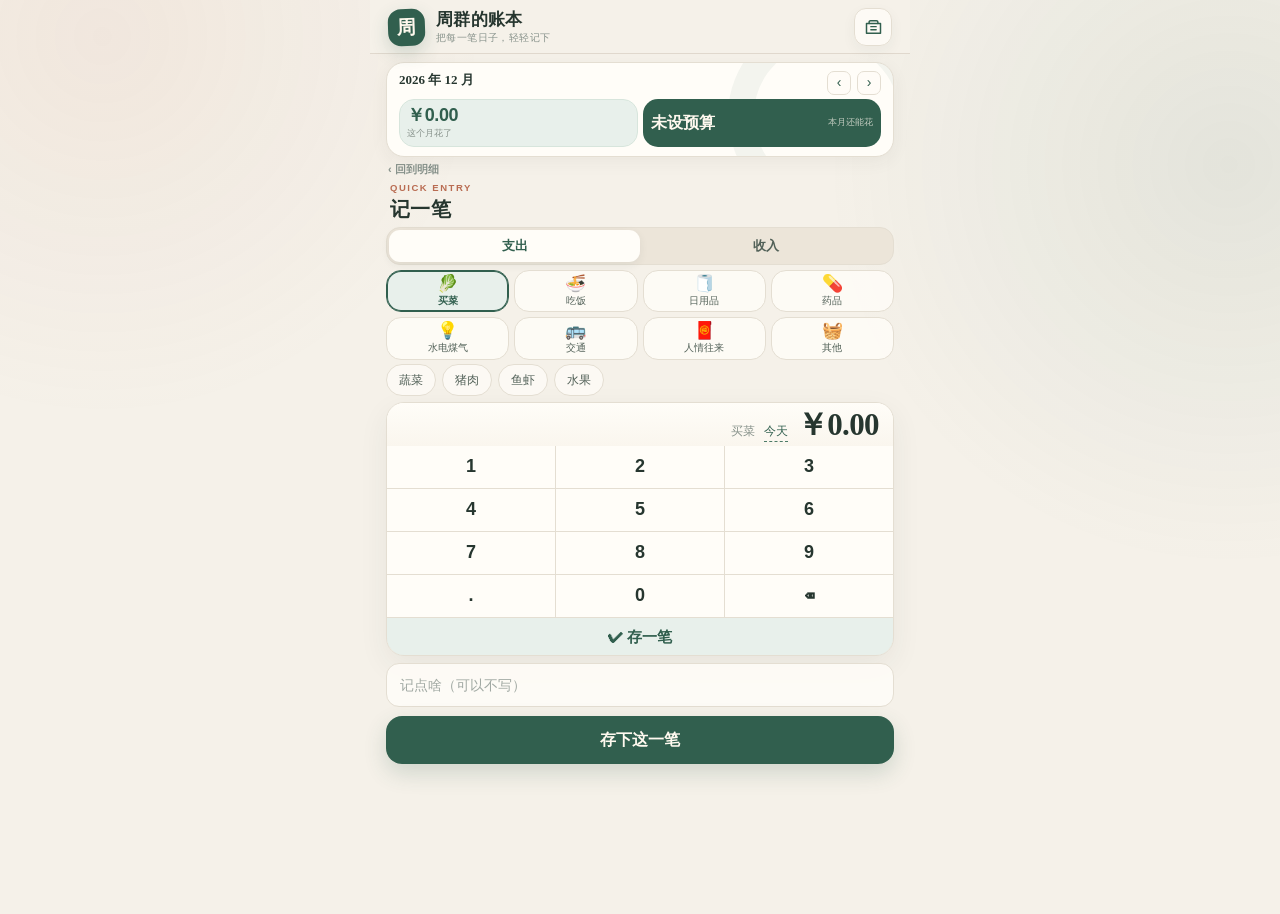
==== commit 59770c0b: "mom v5: modern warm-paper ledger redesign" ====
--- a/mom/index.html
+++ b/mom/index.html
@@ -3,301 +3,73 @@
 <head>
 <meta charset="utf-8">
 <meta name="viewport" content="width=device-width, initial-scale=1, viewport-fit=cover, user-scalable=no">
-<meta name="theme-color" content="#1971C2">
+<meta name="theme-color" content="#F5F1E9">
 <title>周群的账本</title>
 <link rel="manifest" href="manifest.json">
 <meta name="apple-mobile-web-app-capable" content="yes">
 <meta name="mobile-web-app-capable" content="yes">
 <meta name="apple-mobile-web-app-title" content="周群的账本">
 <link rel="icon" href="icon-192.png">
-<style>
-  :root{
-    --bg:#F2F7FB; --ink:#17334F; --muted:#7C93A8;
-    --pri:#1971C2; --pri2:#4DABF7; --pri-soft:#E3F1FC;
-    --green:#1F9D55; --red:#E5484D; --gold:#F5A623;
-    --line:#E2ECF4; --shadow:0 4px 16px rgba(23,51,79,.07);
-    --shadow-lg:0 10px 28px rgba(25,113,194,.16);
-  }
-  *{box-sizing:border-box;margin:0;padding:0;-webkit-tap-highlight-color:transparent}
-  html{-webkit-text-size-adjust:100%}
-  body{
-    font-family:-apple-system,"PingFang SC","Microsoft YaHei",sans-serif;
-    color:var(--ink);font-size:18px;line-height:1.55;
-    background:var(--bg);min-height:100vh;padding-bottom:120px;
-  }
-  button{font-family:inherit}
-  .wrap{max-width:520px;margin:0 auto}
-
-  /* 顶栏 */
-  .top{position:sticky;top:0;z-index:30;background:linear-gradient(135deg,#1971C2,#3B96E8);
-    padding:calc(14px + env(safe-area-inset-top)) 18px 12px;color:#fff;
-    display:flex;align-items:center;justify-content:space-between}
-  .top .tt{font-size:20px;font-weight:800}
-  .top .tt span{font-size:13px;font-weight:400;opacity:.85;display:block;margin-top:1px}
-  .top button{border:0;background:rgba(255,255,255,.2);color:#fff;border-radius:12px;
-    width:40px;height:40px;font-size:19px;cursor:pointer}
-
-  /* 月卡 */
-  .month-card{margin:14px 16px 0;background:linear-gradient(135deg,#1971C2,#3B96E8);
-    border-radius:22px;padding:16px 18px 14px;color:#fff;box-shadow:var(--shadow-lg)}
-  .mc-top{display:flex;align-items:center;justify-content:space-between}
-  .mc-top .m{font-size:16px;font-weight:700}
-  .mc-nav{display:flex;gap:8px}
-  .mc-nav button{width:36px;height:36px;border:0;border-radius:11px;background:rgba(255,255,255,.22);
-    color:#fff;font-size:19px;cursor:pointer}
-  .mc-grid{display:grid;grid-template-columns:1fr 1fr;margin-top:10px;gap:6px}
-  .mc-grid>div{background:rgba(255,255,255,.14);border-radius:14px;padding:9px 6px;text-align:center}
-  .mc-grid b{font-size:21px;font-weight:800;display:block}
-  .mc-grid span{font-size:12px;opacity:.85}
-  .mc-big{grid-column:span 2;background:rgba(255,243,196,.16);border-radius:14px;
-    padding:10px 6px 12px;text-align:center;margin-top:2px}
-  .mc-big b{font-size:40px;line-height:1.15;font-weight:800;display:block;color:#FFF3C4}
-  .mc-big span{font-size:12.5px;color:#FFF3C4;font-weight:600}
-  /* 记账页压缩月卡，把数字键盘留在第一屏 */
-  .month-card.compact{margin-top:10px;padding:10px 14px 11px;border-radius:18px}
-  .month-card.compact .mc-top .m{font-size:15px}
-  .month-card.compact .mc-nav button{width:30px;height:30px;font-size:17px}
-  .month-card.compact .mc-grid{grid-template-columns:1fr 1fr 1.3fr;gap:5px;margin-top:7px}
-  .month-card.compact .mc-grid>div{padding:5px 4px;border-radius:11px;display:flex;flex-direction:column;justify-content:center}
-  .month-card.compact .mc-grid b{font-size:17px;line-height:1.3}
-  .month-card.compact .mc-grid span{font-size:11px;line-height:1.4}
-  .month-card.compact .mc-big{grid-column:auto;margin-top:0;background:rgba(255,243,196,.18)}
-  .month-card.compact .mc-big b{font-size:18px;color:#FFF3C4}
-  .month-card.compact .mc-big span{font-size:11px}
-
-  .view{display:none}
-  .view.on{display:block}
-
-  /* ===== 首页 = 明细 ===== */
-  .streak{display:flex;align-items:center;gap:6px;margin:12px 18px 0;color:var(--muted);font-size:14px}
-  .streak b{color:var(--pri)}
-  .search-bar{display:flex;gap:8px;margin:12px 16px 0}
-  .search-bar input{flex:1;border:2px solid var(--line);border-radius:14px;padding:11px 14px;
-    font-size:17px;font-family:inherit;color:var(--ink);outline:none;background:#fff}
-  .search-bar input:focus{border-color:var(--pri2)}
-  .filter-row{display:flex;gap:8px;overflow-x:auto;margin:10px 16px 4px;scrollbar-width:none}
-  .filter-row::-webkit-scrollbar{display:none}
-  .filter-row button{flex:none;border:1.5px solid var(--line);background:#fff;border-radius:99px;
-    padding:6px 14px;font-size:14px;color:var(--muted);cursor:pointer}
-  .filter-row button.on{border-color:var(--pri);background:var(--pri-soft);color:var(--pri);font-weight:700}
-  .list{margin:0 16px}
-  .day-head{display:flex;justify-content:space-between;font-size:14px;color:var(--muted);margin:16px 4px 6px}
-  .day-head b{font-weight:600}
-  .item{display:flex;align-items:center;gap:12px;background:#fff;border-radius:16px;
-    padding:12px 14px;margin-bottom:8px;box-shadow:var(--shadow)}
-  .item .em{font-size:23px}
-  .item .inf{flex:1;min-width:0}
-  .item .inf b{font-size:17px;font-weight:700}
-  .item .inf span{display:block;font-size:14px;color:var(--muted);white-space:nowrap;overflow:hidden;text-overflow:ellipsis}
-  .item .amt{font-size:18px;font-weight:800}
-  .item .amt.in{color:var(--green)}
-  .item .ops{display:flex;gap:2px}
-  .item .ops button{border:0;background:none;font-size:15px;padding:6px 4px;cursor:pointer;opacity:.65}
-  .item .ops button:active{opacity:1}
-  .empty{text-align:center;color:var(--muted);padding:46px 20px;font-size:16px;line-height:2}
-  .empty .big{font-size:44px;display:block;margin-bottom:4px}
-
-  /* ===== 写账页 ===== */
-  .seg{display:flex;margin:0 16px;background:#fff;border-radius:14px;overflow:hidden;border:2px solid var(--line)}
-  .seg button{flex:1;border:0;background:none;padding:11px 0;font-size:16px;font-weight:700;color:var(--muted);cursor:pointer}
-  .seg button.on{background:var(--pri);color:#fff}
-  .grid{display:grid;grid-template-columns:repeat(4,1fr);gap:9px;margin:12px 16px 0}
-  .cat{background:#fff;border:2px solid var(--line);border-radius:15px;padding:10px 4px 8px;
-    text-align:center;cursor:pointer;position:relative}
-  .cat .em{font-size:24px;display:block}
-  .cat .nm{font-size:14px;color:var(--muted);margin-top:2px;display:block}
-  .cat.on{border-color:var(--pri);background:var(--pri-soft)}
-  .cat.on .nm{color:var(--pri);font-weight:700}
-  .kb{margin:12px 16px 0;background:#fff;border-radius:20px;box-shadow:var(--shadow);overflow:hidden}
-  .kb-disp{padding:14px 16px 4px;text-align:right;display:flex;align-items:baseline;justify-content:flex-end;gap:10px;flex-wrap:wrap}
-  .kb-disp .lbl{font-size:14px;color:var(--muted)}
-  .kb-disp .dt{font-size:12.5px;color:var(--pri);border-bottom:1px dashed var(--pri2);cursor:pointer}
-  .kb-disp .dt.has{color:var(--red);font-weight:700}
-  .kb-disp b{font-size:38px;font-weight:800}
-  .kb-keys{display:grid;grid-template-columns:repeat(3,1fr);gap:1px;background:var(--line)}
-  .kb-keys button{background:#fff;border:0;font-size:21px;font-weight:600;padding:15px 0;color:var(--ink);cursor:pointer}
-  .kb-keys button:active{background:var(--pri-soft)}
-  .kb-note{margin:10px 16px 0;background:#fff;border:2px solid var(--line);border-radius:14px;padding:10px 14px}
-  .kb-note input{border:0;outline:0;width:100%;font-size:15.5px;font-family:inherit;color:var(--ink)}
-  .quick-row{display:flex;gap:8px;overflow-x:auto;margin:10px 16px 0;padding-bottom:2px;scrollbar-width:none}
-  .quick-row::-webkit-scrollbar{display:none}
-  .quick-row button{flex:none;background:#fff;border:1.5px solid var(--line);border-radius:99px;padding:8px 15px;font-size:15px;cursor:pointer;color:var(--ink)}
-  .price-hint{display:none;margin:8px 16px -2px;background:#FFF9DB;border:1.5px solid #FCE96A;border-radius:11px;
-    padding:6px 12px;font-size:13.5px;color:#5C4A03;line-height:1.5;white-space:nowrap;overflow-x:auto;scrollbar-width:none}
-  .price-hint::-webkit-scrollbar{display:none}
-  .price-hint.show{display:block}
-  .quick-row button:active{background:var(--pri-soft)}
-  .save-big{display:block;margin:14px 16px;width:calc(100% - 32px);border:0;border-radius:18px;
-    background:linear-gradient(135deg,#1971C2,#3B96E8);color:#fff;font-size:18px;font-weight:800;
-    padding:14px 0;cursor:pointer;box-shadow:var(--shadow-lg)}
-  .save-big:active{transform:scale(.98)}
-
-  /* ===== 汇总页 ===== */
-  .sum-wrap{padding-top:12px}
-  .budget-card{margin:0 16px 12px;background:#fff;border-radius:20px;padding:16px;box-shadow:var(--shadow)}
-  .budget-top{display:flex;justify-content:space-between;align-items:baseline;margin-bottom:8px}
-  .budget-top b{font-size:16px}
-  .budget-top .set{border:0;background:var(--pri-soft);color:var(--pri);border-radius:99px;
-    padding:6px 14px;font-size:13.5px;font-weight:700;cursor:pointer}
-  .budget-bar{height:16px;background:var(--pri-soft);border-radius:99px;overflow:hidden}
-  .budget-bar i{display:block;height:100%;border-radius:99px;background:linear-gradient(90deg,#69DB7C,#1F9D55);transition:width .4s}
-  .budget-bar i.warn{background:linear-gradient(90deg,#FFD43B,#F5A623)}
-  .budget-bar i.over{background:linear-gradient(90deg,#FF8787,#E5484D)}
-  .budget-sub{font-size:14.5px;color:var(--muted);margin-top:7px}
-  .budget-sub b.over{color:var(--red)}
-  .bars{margin:0 16px 12px;background:#fff;border-radius:20px;padding:16px;box-shadow:var(--shadow)}
-  .bars h3{font-size:16px;margin-bottom:12px}
-  .bar-row{margin-bottom:13px}
-  .bar-row:last-child{margin-bottom:2px}
-  .bar-top{display:flex;justify-content:space-between;font-size:15.5px;margin-bottom:5px}
-  .bar-top b{font-size:15.5px}
-  .bar-bg{height:12px;background:var(--pri-soft);border-radius:99px;overflow:hidden}
-  .bar-fill{height:100%;border-radius:99px;background:linear-gradient(90deg,#4DABF7,#1971C2)}
-  .trend{margin:0 16px 12px;background:#fff;border-radius:20px;padding:16px;box-shadow:var(--shadow)}
-  .trend h3{font-size:16px;margin-bottom:8px}
-  .trend .tr{display:flex;align-items:flex-end;gap:6px;height:104px;padding:6px 2px 0}
-  .trend .tb{flex:1;display:flex;flex-direction:column;align-items:center;gap:4px}
-  .trend .tb i{display:block;width:100%;max-width:32px;background:linear-gradient(180deg,#4DABF7,#1971C2);border-radius:6px 6px 0 0;min-height:3px}
-  .trend .tb span{font-size:10.5px;color:var(--muted)}
-  .trend .tb.hi i{background:linear-gradient(180deg,#FFA8A8,#E5484D)}
-  .year-card{margin:0 16px 12px;background:#fff;border-radius:20px;padding:16px;box-shadow:var(--shadow)}
-  .year-card h3{font-size:16px;margin-bottom:10px}
-  .year-row{display:flex;gap:10px;margin-bottom:8px}
-  .year-row .yl{width:50px;font-weight:700;font-size:14px;color:var(--muted)}
-  .year-row .yb{flex:1;height:14px;background:var(--pri-soft);border-radius:99px;overflow:hidden}
-  .year-row .yb i{display:block;height:100%;background:linear-gradient(90deg,#4DABF7,#1971C2);border-radius:99px}
-  .year-row .yv{width:82px;text-align:right;font-size:13px;font-weight:600}
-  .tip-card{margin:0 16px 14px;border-radius:18px;padding:15px 16px;
-    background:linear-gradient(135deg,#FFF9DB,#FFF3BF);border:2px solid #FCE96A}
-  .tip-card b{font-size:15px}
-  .tip-card p{font-size:14.5px;margin-top:3px;color:#5C4A03}
-  .cal-card{margin:0 16px 12px;background:#fff;border-radius:20px;padding:16px;box-shadow:var(--shadow)}
-  .cal-card h3{font-size:16px;margin-bottom:10px}
-  .cal-week{display:grid;grid-template-columns:repeat(7,1fr);font-size:12.5px;color:var(--muted);text-align:center;margin-bottom:4px}
-  .cal-grid{display:grid;grid-template-columns:repeat(7,1fr);gap:3px}
-  .cal-cell{border:0;background:none;border-radius:10px;padding:4px 1px 5px;text-align:center;min-height:44px;cursor:pointer;font-family:inherit}
-  .cal-cell.blank{min-height:0;cursor:default}
-  .cal-cell .d{font-size:13.5px;font-weight:600;display:block;line-height:1.5}
-  .cal-cell .amt{display:block;font-size:9.5px;font-weight:700;color:var(--pri);line-height:1.3}
-  .cal-cell.has{background:var(--pri-soft)}
-  .cal-cell.over{background:#FFE3E3}
-  .cal-cell.over .amt{color:var(--red)}
-  .cal-cell.today .d{color:#fff;background:var(--pri);border-radius:99px;width:23px;margin:0 auto}
-  .cal-cell.sel{outline:2.5px solid var(--pri)}
-  .cal-detail{margin-top:10px;border-top:1.5px dashed var(--line);padding-top:8px}
-  .cal-detail .cd-row{display:flex;gap:8px;font-size:14px;padding:4px 2px;align-items:center}
-  .cal-detail .cd-row b{margin-left:auto;white-space:nowrap}
-  .cal-hint{font-size:13px;color:var(--muted);margin-top:8px}
-  .recap-card{margin:0 16px 12px;background:linear-gradient(135deg,#E7F5FF,#D0EBFF);border:2px solid #A5D8FF;border-radius:20px;padding:16px}
-  .recap-card h3{font-size:16px;color:#1864AB}
-  .recap-card p{font-size:14.5px;color:#234C6B;margin-top:5px;line-height:1.7}
-
-  /* ===== 我的页 ===== */
-  .mine-card{margin:12px 16px 0;background:linear-gradient(135deg,#3B96E8,#1971C2);border-radius:20px;
-    padding:16px;color:#fff;box-shadow:var(--shadow-lg)}
-  .mine-card .tt{font-size:17px;font-weight:800}
-  .mine-card .sub{font-size:13px;opacity:.9;margin:2px 0 10px}
-  .mine-card .st{display:flex;gap:8px;flex-wrap:wrap}
-  .mine-card .st span{background:rgba(255,255,255,.2);border-radius:99px;padding:4px 12px;font-size:12.5px}
-  .mine-card button{margin-top:12px;width:100%;border:0;border-radius:14px;background:#fff;color:var(--pri);
-    font-size:15px;font-weight:700;padding:12px 0;cursor:pointer}
-  .fixed-card{margin:12px 16px 0;background:#fff;border-radius:20px;padding:16px;box-shadow:var(--shadow)}
-  .fixed-card h3{font-size:16px;margin-bottom:4px}
-  .fixed-card .hint{font-size:13.5px;color:var(--muted);margin-bottom:10px;line-height:1.7}
-  .fx-row{display:flex;align-items:center;gap:10px;background:var(--pri-soft);border-radius:14px;
-    padding:11px 13px;margin-bottom:8px}
-  .fx-row .em{font-size:22px}
-  .fx-row .nm{flex:1;font-size:15px;font-weight:600}
-  .fx-row .nm span{display:block;font-size:12px;color:var(--muted);font-weight:400}
-  .fx-row .done{font-size:12.5px;color:var(--green);font-weight:700}
-  .fx-row .del{border:0;background:none;color:var(--muted);font-size:16px;cursor:pointer;padding:4px}
-  .fx-add{display:flex;gap:8px;margin-top:4px}
-  .fx-add input{flex:1;border:1.5px solid var(--line);border-radius:12px;padding:9px 12px;font-size:14.5px;outline:none;min-width:0}
-  .fx-add input:focus{border-color:var(--pri2)}
-  .fx-add button{border:0;background:var(--pri);color:#fff;border-radius:12px;padding:0 18px;font-weight:700;font-size:15px;cursor:pointer}
-  .data-card{margin:12px 16px 20px;background:#fff;border-radius:20px;padding:16px;box-shadow:var(--shadow)}
-  .data-card h3{font-size:16px;margin-bottom:4px}
-  .data-card .hint{font-size:13.5px;color:var(--muted);margin-bottom:12px;line-height:1.7}
-  .data-btns{display:flex;gap:10px}
-  .data-btns button{flex:1;border:0;border-radius:14px;padding:12px 0;font-size:15px;font-weight:700;cursor:pointer}
-  .data-btns .exp{background:var(--pri);color:#fff}
-  .data-btns .imp{background:var(--pri-soft);color:var(--pri)}
-
-  /* 底部 dock */
-  .dock{position:fixed;left:0;right:0;bottom:0;z-index:40;display:flex;align-items:stretch;gap:2px;
-    background:#fff;border-top:1.5px solid var(--line);
-    padding:8px 8px calc(8px + env(safe-area-inset-bottom))}
-  .dock button{flex:1;border:0;background:none;display:flex;flex-direction:column;align-items:center;gap:1px;
-    font-size:12.5px;color:var(--muted);cursor:pointer}
-  .dock button .ic{font-size:23px}
-  .dock button.on{color:var(--pri);font-weight:700}
-  .dock .add-btn{flex:1.1;background:linear-gradient(135deg,#1971C2,#3B96E8);border-radius:16px;color:#fff;
-    font-size:12.5px;font-weight:700;justify-content:center;box-shadow:0 6px 14px rgba(25,113,194,.3);margin:0 4px}
-  .dock .add-btn .ic{font-size:21px}
-
-  .toast{position:fixed;top:calc(18px + env(safe-area-inset-top));left:50%;transform:translateX(-50%) translateY(-8px);
-    background:#17334F;color:#fff;border-radius:99px;padding:10px 20px;font-size:14px;
-    opacity:0;pointer-events:none;transition:.25s;z-index:99;white-space:nowrap;max-width:86vw}
-  .toast.show{opacity:1;transform:translateX(-50%)}
-
-  .mask-bg{position:fixed;inset:0;background:rgba(23,51,79,.45);z-index:55;opacity:0;pointer-events:none;transition:.2s}
-  .mask-bg.open{opacity:1;pointer-events:auto}
-  .date-sheet{display:none}
-  .date-sheet .sheet-box{position:fixed;left:0;right:0;bottom:0;background:#fff;
-    border-radius:24px 24px 0 0;padding:18px 18px calc(20px + env(safe-area-inset-bottom));z-index:60;
-    box-shadow:0 -8px 30px rgba(23,51,79,.18)}
-  .date-sheet input{width:100%;border:2px solid var(--line);border-radius:14px;padding:12px;
-    font-size:16px;font-family:inherit;margin-bottom:12px;color:var(--ink)}
-  .date-sheet .row{display:flex;gap:10px}
-  .date-sheet .row button{flex:1;border:0;border-radius:14px;padding:13px 0;font-size:16px;font-weight:700;cursor:pointer}
-  .date-sheet .cancel{background:var(--pri-soft);color:var(--pri)}
-  .date-sheet .ok{background:var(--pri);color:#fff}
-
-  @media(min-width:560px){
-    .dock{max-width:520px;left:50%;transform:translateX(-50%)}
-  }
-</style>
+<link rel="stylesheet" href="theme.css">
 </head>
 <body>
 <div class="wrap">
 <div class="top">
-  <div class="tt">周群的账本 💙<span>记一笔只要 3 秒</span></div>
+  <div class="brand">
+    <div class="brand-mark">周</div>
+    <div class="tt">周群的账本<span>把每一笔日子，轻轻记下</span></div>
+  </div>
   <div style="display:flex;gap:8px">
-    <button id="btnGotoData" aria-label="备份">📦</button>
+    <button class="icon-btn" id="btnGotoData" aria-label="备份账本">
+      <svg viewBox="0 0 24 24" fill="none" stroke="currentColor" stroke-width="1.7" stroke-linecap="round" stroke-linejoin="round" aria-hidden="true">
+        <path d="M4 7.5h16v11H4z"/><path d="M7 7.5V5.8c0-.9.7-1.6 1.6-1.6h6.8c.9 0 1.6.7 1.6 1.6v1.7"/><path d="M9 11h6"/><path d="M9 14.5h6"/>
+      </svg>
+    </button>
   </div>
 </div>
 
 <div class="month-card" id="monthCard">
   <div class="mc-top">
-    <span class="m" id="mTitle"></span>
+    <div class="mc-title-wrap">
+      <span class="mc-eyebrow">MONTHLY NOTE</span>
+      <span class="m" id="mTitle"></span>
+    </div>
     <div class="mc-nav">
       <button id="mPrev" aria-label="上个月">‹</button>
       <button id="mNext" aria-label="下个月">›</button>
     </div>
   </div>
   <div class="mc-grid">
-    <div><b id="mSum">￥0</b><span>本月支出</span></div>
+    <div><b id="mSum">￥0</b><span>这个月花了</span></div>
     <div><b id="mCount">0 笔</b><span>记账笔数</span></div>
     <div class="mc-big"><b id="mLeft">￥0</b><span>本月还能花</span></div>
   </div>
 </div>
 
 <div class="view" id="v-home">
+  <div class="today-card" id="todayCard"></div>
   <div class="streak" id="streakBox"></div>
-  <div class="search-bar"><input id="kwInput" placeholder="搜一下记过啥…"></div>
+  <div class="search-bar"><input id="kwInput" placeholder="找一笔账，比如：猪肉"></div>
   <div class="filter-row" id="filterRow"></div>
+  <div class="section-label"><span>最近记录</span><span id="recordCount"></span></div>
   <div class="list" id="homeList"></div>
   <div class="empty" id="homeEmpty" style="display:none">
-    <span class="big">💙</span>还没有记账～<br>点下面的「＋快捷记」记第一笔
+    <span class="big">✦</span>还没有记账～<br>点下面的「记一笔」，从今天开始
   </div>
   <div class="empty" id="homeSearchEmpty" style="display:none">没找到相关记录～<br>换个词试试</div>
   <div style="height:20px"></div>
 </div>
 
 <div class="view on" id="v-add">
+  <button class="add-back" id="addBack" type="button">‹ 回到明细</button>
+  <div class="add-intro">
+    <span class="eyebrow">QUICK ENTRY</span>
+    <h2>记一笔</h2>
+    <p>金额、分类、备注，顺手就记好了。</p>
+  </div>
   <div class="seg" id="segInOut">
-    <button class="on" data-io="out">💸 支出</button>
-    <button data-io="in">💰 收入</button>
+    <button class="on" data-io="out">支出</button>
+    <button data-io="in">收入</button>
   </div>
   <div class="grid" id="catGrid"></div>
   <div class="price-hint" id="priceHint"></div>
@@ -311,16 +83,24 @@
     <div class="kb-keys" id="kbKeys"></div>
   </div>
   <div class="kb-note"><input id="kbNote" maxlength="16" placeholder="记点啥（可以不写）"></div>
-  <button class="save-big" id="kbSave">💾 存一笔</button>
+  <button class="save-big" id="kbSave">存下这一笔</button>
 </div>
 
 <div class="view" id="v-sum">
   <div class="sum-wrap">
+    <div class="sum-intro">
+      <span class="eyebrow">MONTHLY REVIEW</span>
+      <h2>看看这个月</h2>
+      <p>不追着数字跑，只看看钱都去了哪里。</p>
+    </div>
     <div class="budget-card" id="budgetBox"></div>
     <div class="cal-card" id="calBox"></div>
     <div class="bars" id="barBox"></div>
-    <div class="trend" id="trendBox"></div>
-    <div class="year-card" id="yearBox"></div>
+    <details class="more-stats">
+      <summary>再看看趋势</summary>
+      <div class="trend" id="trendBox"></div>
+      <div class="year-card" id="yearBox"></div>
+    </details>
     <div class="recap-card" id="recapBox"></div>
     <div id="tipBox"></div>
   </div>
@@ -328,18 +108,19 @@
 
 <div class="view" id="v-mine">
   <div class="mine-card">
-    <div class="tt">周群的账本 💙</div>
-    <div class="sub">记一笔只要 3 秒，点一点就存好</div>
+    <div class="tt">周群的账本</div>
+    <div class="sub">认真生活，也认真记下生活。</div>
     <div class="st" id="mineStats"></div>
-    <button id="btnGotoData2">📦 备份 / 恢复账本</button>
+    <button id="btnGotoData2">备份 / 恢复账本</button>
   </div>
   <div class="fixed-card" id="fixedBox"></div>
   <div class="data-card" id="dataBox">
-    <h3>📦 账本备份</h3>
-    <p class="hint">账目都存在这台手机里。<br>点「导出」把账本文件发到微信收藏，换手机或清缓存后点「导入」就能找回。</p>
+    <h3>账本备份</h3>
+    <p class="hint">账目都存在这台手机里。把账本文件发到微信收藏，换手机或清缓存后还能找回来。</p>
+    <div class="backup-state" id="backupState">还没有备份过</div>
     <div class="data-btns">
-      <button class="exp" id="btnExport">📤 导出账本</button>
-      <button class="imp" id="btnImport">📥 导入恢复</button>
+      <button class="exp" id="btnExport">导出账本</button>
+      <button class="imp" id="btnImport">导入恢复</button>
     </div>
     <input type="file" id="importFile" accept=".json,application/json" style="display:none">
   </div>
@@ -347,10 +128,10 @@
 </div>
 
 <div class="dock">
-  <button data-v="home"><span class="ic">📋</span>明细</button>
-  <button class="add-btn on" data-v="add"><span class="ic">＋</span>快捷记</button>
-  <button data-v="sum"><span class="ic">📊</span>汇总</button>
-  <button data-v="mine"><span class="ic">👩</span>我的</button>
+  <button data-v="home"><span class="ic"><svg viewBox="0 0 24 24" fill="none" stroke="currentColor" stroke-width="1.7" stroke-linecap="round" stroke-linejoin="round" aria-hidden="true"><path d="M5 6.5h14"/><path d="M5 11.5h14"/><path d="M5 16.5h9"/></svg></span>明细</button>
+  <button class="add-btn on" data-v="add"><span class="ic"><svg viewBox="0 0 24 24" fill="none" stroke="currentColor" stroke-width="1.8" stroke-linecap="round" aria-hidden="true"><path d="M12 5v14M5 12h14"/></svg></span>记一笔</button>
+  <button data-v="sum"><span class="ic"><svg viewBox="0 0 24 24" fill="none" stroke="currentColor" stroke-width="1.7" stroke-linecap="round" stroke-linejoin="round" aria-hidden="true"><path d="M5 18V9"/><path d="M12 18V5"/><path d="M19 18v-6"/><path d="M3 18.5h18"/></svg></span>看看账</button>
+  <button data-v="mine"><span class="ic"><svg viewBox="0 0 24 24" fill="none" stroke="currentColor" stroke-width="1.7" stroke-linecap="round" stroke-linejoin="round" aria-hidden="true"><circle cx="12" cy="8" r="3.2"/><path d="M5.5 19c.8-3.2 3-4.8 6.5-4.8s5.7 1.6 6.5 4.8"/></svg></span>我的</button>
 </div>
 
 <div class="toast" id="toast"></div>
@@ -366,6 +147,7 @@
   </div>
 </div>
 
+<script src="theme.js"></script>
 <script>
 const CATS = [
   {id:"maicai", em:"🥬", nm:"买菜", quick:["蔬菜","猪肉","鱼虾","水果"]},
@@ -386,6 +168,7 @@
 const K = "mom-ledger-zhouqun";
 const K_BUDGET = "mom-budget-zhouqun";
 const K_FIXED = "mom-fixed-zhouqun";
+const K_BACKUP = "mom-last-backup-zhouqun";
 const load = k => { try{ return JSON.parse(localStorage.getItem(k)) ?? null; }catch(e){ return null; } };
 let items = load(K) || [];
 let budget = load(K_BUDGET) || 0;
@@ -402,6 +185,30 @@
 function toast(msg){ const t=$("toast"); t.textContent=msg; t.classList.add("show"); setTimeout(()=>t.classList.remove("show"),1600); }
 function save(){ try{ localStorage.setItem(K, JSON.stringify(items)); }catch(e){ toast("存储满了，请删几笔旧的"); } }
 function saveFixed(){ try{ localStorage.setItem(K_FIXED, JSON.stringify(fixedList)); }catch(e){} }
+function renderTodayCard(){
+  const today = todayKey();
+  const ds = items.filter(i=>i.date===today && i.io!=="in");
+  const spent = ds.reduce((s,i)=>s+i.amt,0);
+  const week = new Date().toLocaleDateString("zh-CN",{weekday:"long"});
+  const md = `${new Date().getMonth()+1} 月 ${new Date().getDate()} 日`;
+  let note = "今天还没记，花了什么随手记下来。";
+  if(ds.length){
+    const names = [...new Set(ds.map(i=>i.note).filter(Boolean))];
+    note = names.length
+      ? `今天记了 <b>${names.slice(0,2).join("、")}</b>${names.length>2?" 等":""}，都是生活的味道。`
+      : `今天已经记了 <b>${ds.length} 笔</b>，每一笔都算数。`;
+  }
+  $("todayCard").innerHTML = `
+    <div class="today-top">
+      <div class="today-date">${md}<span class="today-week">${week} · 今天也好好生活</span></div>
+      <div class="today-spent"><span>今日支出</span><b>￥${fmt(spent)}</b></div>
+    </div>
+    <div class="today-foot">
+      <div class="today-note">${note}</div>
+      <button class="today-action" id="todayAdd">记一笔</button>
+    </div>`;
+  $("todayAdd").onclick = () => switchView("add");
+}
 
 /* ===== 写账 ===== */
 function renderCats(){
@@ -476,6 +283,7 @@
   renderPriceHint();
   checkFixed();
   toast(`记好啦：${cat.nm} ${io==="out"?"￥":"收 ￥"}${amt.toFixed(2)}`);
+  switchView("home");
 }
 function editItem(id){
   const it = items.find(x=>x.id===id);
@@ -500,8 +308,9 @@
   $("mTitle").textContent = `${viewY} 年 ${viewM+1} 月`;
   const list = monthItems(viewY,viewM);
   const out = list.filter(i=>i.io!=="in").reduce((s,i)=>s+i.amt,0);
-  $("mSum").textContent = "￥" + fmt(out);
-  $("mLeft").textContent = budget>0 ? "￥" + fmt(Math.max(budget-out,0)) : "记预算后显示";
+  const big = n => "￥" + (n>=10000 ? (n/10000).toFixed(n%10000?1:0)+"万" : fmt(n));
+  $("mSum").textContent = big(out);
+  $("mLeft").textContent = budget>0 ? big(Math.max(budget-out,0)) : "未设预算";
   $("mCount").textContent = list.length + " 笔";
 }
 
@@ -514,6 +323,7 @@
   return n;
 }
 function renderHome(){
+  renderTodayCard();
   const n = calcStreak();
   $("streakBox").innerHTML = items.length ? `🔥 已连续记 <b>${n}</b> 天账 · 共 ${items.length} 笔` : "";
   const catsUsed = [...new Set(items.map(i=>i.catName))];
@@ -524,6 +334,7 @@
   if(keyword) list = list.filter(i => (i.catName+(i.note||"")).toLowerCase().includes(keyword));
   if(filterCat!=="全部") list = list.filter(i => i.catName===filterCat);
   list.sort((a,b)=> b.date.localeCompare(a.date) || b.ts-a.ts);
+  $("recordCount").textContent = list.length ? `${list.length} 笔` : "";
   $("homeEmpty").style.display = items.length ? "none" : "block";
   $("homeSearchEmpty").style.display = (items.length && !list.length) ? "block" : "none";
   let html = "", lastDay = "";
@@ -723,7 +534,7 @@
 }
 function renderFixed(){
   $("fixedBox").innerHTML = `
-    <h3>🔁 每月固定支出</h3>
+    <h3>每月固定支出</h3>
     <p class="hint">到日子自动弹提醒，点一下就记上（比如水电、话费）</p>
     ${fixedList.map(f=>`
       <div class="fx-row"><span class="em">${f.em}</span>
@@ -760,7 +571,22 @@
   a.download = `周群的账本_${todayKey()}.json`;
   a.click();
   URL.revokeObjectURL(a.href);
+  localStorage.setItem(K_BACKUP, todayKey());
+  renderBackupState();
   toast("账本文件存好啦，发微信收藏里最稳");
+}
+function renderBackupState(){
+  const el = $("backupState");
+  if(!el) return;
+  const last = localStorage.getItem(K_BACKUP);
+  if(!last){
+    el.textContent = "还没有备份过 · 建议现在备份一次";
+    el.style.color = "var(--clay)";
+    return;
+  }
+  const days = Math.max(0, Math.floor((new Date(todayKey()+"T00:00:00") - new Date(last+"T00:00:00")) / 86400000));
+  el.textContent = days === 0 ? `上次备份：今天 · 很安心` : `上次备份：${last.slice(5).replace("-","月")}日 · ${days} 天前`;
+  el.style.color = "var(--green)";
 }
 function doImport(file){
   const rd = new FileReader();
@@ -784,9 +610,10 @@
 function renderMine(){
   const total = items.reduce((s,i)=> s + (i.io==="in"?-i.amt:i.amt), 0);
   $("mineStats").innerHTML = `
-    <span>📓 共 ${items.length} 笔</span>
-    <span>📅 从 ${items.length ? items.map(i=>i.date).sort()[0] : todayKey()} 开始</span>
-    <span>💰 记账净额 ￥${total.toFixed(0)}</span>`;
+    <span>共 ${items.length} 笔</span>
+    <span>从 ${items.length ? items.map(i=>i.date).sort()[0] : todayKey()} 开始</span>
+    <span>记账净额 ￥${total.toFixed(0)}</span>`;
+  renderBackupState();
 }
 
 /* ===== 视图切换 ===== */
@@ -803,6 +630,7 @@
 }
 document.querySelectorAll(".dock button").forEach(b => b.onclick = () => switchView(b.dataset.v));
 $("btnGotoData").onclick = () => { switchView("mine"); setTimeout(()=>$("dataBox").scrollIntoView({behavior:"smooth"}), 60); };
+$("addBack").onclick = () => switchView("home");
 $("btnGotoData2").onclick = () => $("dataBox").scrollIntoView({behavior:"smooth"});
 $("btnExport").onclick = doExport;
 $("btnImport").onclick = () => $("importFile").click();
--- a/mom/theme.css
+++ b/mom/theme.css
@@ -0,0 +1,479 @@
+  :root{
+    --paper:#F5F1E9; --paper-deep:#ECE5D9; --surface:#FFFDF8;
+    --ink:#26362F; --ink-soft:#526158; --muted:#87928B;
+    --line:#E4DED2; --line-strong:#D6CEC0;
+    --green:#315F4E; --green-2:#4C7A67; --green-soft:#E8F0EB;
+    --clay:#B96C52; --clay-soft:#F4E6DF; --gold:#B58945;
+    --red:#BC554D; --red-soft:#F7E6E3;
+    --shadow:0 10px 30px rgba(49,62,54,.065);
+    --shadow-lg:0 18px 46px rgba(49,62,54,.11);
+  }
+  *{box-sizing:border-box;margin:0;padding:0;-webkit-tap-highlight-color:transparent}
+  html{-webkit-text-size-adjust:100%;background:var(--paper)}
+  body{
+    font-family:"PingFang SC","Microsoft YaHei","Noto Sans CJK SC",sans-serif;
+    color:var(--ink);font-size:16.5px;line-height:1.55;
+    background:
+      radial-gradient(circle at 8% 4%,rgba(185,108,82,.08),transparent 26%),
+      radial-gradient(circle at 96% 18%,rgba(49,95,78,.09),transparent 28%),
+      var(--paper);
+    min-height:100vh;padding-bottom:112px;
+  }
+  body::before{
+    content:"";position:fixed;inset:0;pointer-events:none;opacity:.34;z-index:-1;
+    background-image:radial-gradient(rgba(49,62,54,.12) .55px,transparent .55px);
+    background-size:9px 9px;
+    mask-image:linear-gradient(to bottom,#000,transparent 52%);
+  }
+  button,input{font:inherit}
+  button{color:inherit}
+  button:focus-visible,input:focus-visible{outline:3px solid rgba(49,95,78,.24);outline-offset:2px}
+  .wrap{max-width:540px;margin:0 auto}
+
+  /* 顶栏 */
+  .top{
+    position:sticky;top:0;z-index:30;
+    padding:calc(13px + env(safe-area-inset-top)) 18px 12px;
+    display:flex;align-items:center;justify-content:space-between;
+    background:rgba(245,241,233,.9);backdrop-filter:blur(16px);
+    border-bottom:1px solid rgba(214,206,192,.7);
+  }
+  .brand{display:flex;align-items:center;gap:11px;min-width:0}
+  .brand-mark{
+    width:42px;height:42px;border-radius:15px;display:grid;place-items:center;flex:none;
+    background:var(--green);color:#FFF9EE;font-family:"Songti SC","STSong",serif;
+    font-size:21px;font-weight:700;box-shadow:0 7px 18px rgba(49,95,78,.2);
+    transform:rotate(-2deg);
+  }
+  .top .tt{
+    font-family:"Songti SC","STSong","Noto Serif CJK SC",serif;
+    font-size:20px;line-height:1.2;font-weight:700;letter-spacing:.02em;
+  }
+  .top .tt span{
+    display:block;margin-top:4px;font-family:"PingFang SC","Microsoft YaHei",sans-serif;
+    font-size:11.5px;line-height:1.2;font-weight:400;color:var(--muted);letter-spacing:.04em;
+  }
+  .icon-btn{
+    border:1px solid var(--line);background:rgba(255,253,248,.78);
+    color:var(--green);border-radius:14px;width:43px;height:43px;
+    display:grid;place-items:center;cursor:pointer;box-shadow:0 5px 14px rgba(49,62,54,.05);
+  }
+  .icon-btn svg{width:21px;height:21px}
+
+  /* 月卡 */
+  .month-card{
+    position:relative;overflow:hidden;margin:16px 16px 0;
+    background:linear-gradient(145deg,#FFFDF8 0%,#F8F2E8 100%);
+    border:1px solid var(--line);border-radius:25px;
+    padding:17px 18px 16px;box-shadow:var(--shadow-lg);
+  }
+  .month-card::after{
+    content:"";position:absolute;right:-32px;top:-46px;width:145px;height:145px;
+    border-radius:50%;border:26px solid rgba(49,95,78,.055);pointer-events:none;
+  }
+  .mc-top{display:flex;align-items:flex-start;justify-content:space-between;position:relative;z-index:1}
+  .mc-title-wrap{display:flex;flex-direction:column;gap:2px}
+  .mc-eyebrow{
+    font-size:10.5px;font-weight:700;color:var(--clay);letter-spacing:.15em;
+  }
+  .mc-top .m{
+    font-family:"Songti SC","STSong","Noto Serif CJK SC",serif;
+    font-size:18px;font-weight:700;line-height:1.35;
+  }
+  .mc-nav{display:flex;gap:6px}
+  .mc-nav button{
+    width:34px;height:34px;border:1px solid var(--line);border-radius:11px;
+    background:rgba(255,253,248,.8);color:var(--green);font-size:18px;cursor:pointer;
+  }
+  .mc-nav button:active{background:var(--green-soft)}
+  .mc-grid{display:grid;grid-template-columns:1.4fr 1fr;gap:8px;margin-top:13px;position:relative;z-index:1}
+  .mc-grid>div{border-radius:15px;padding:10px 12px}
+  .mc-grid>div:first-child{background:var(--green-soft);border:1px solid #D7E5DC}
+  .mc-grid>div:nth-child(2){background:#F4EFE5;border:1px solid #EAE2D5;display:flex;flex-direction:column;justify-content:center}
+  .mc-grid b{display:block;font-size:24px;line-height:1.2;font-weight:800;letter-spacing:-.02em}
+  .mc-grid span{display:block;font-size:11.5px;color:var(--muted);margin-top:2px}
+  .mc-grid>div:first-child b{font-size:30px;color:var(--green);white-space:nowrap}
+  .mc-grid>div:nth-child(2) b{font-family:"Songti SC","STSong",serif;font-size:21px;color:var(--ink)}
+  .mc-big{
+    grid-column:1/-1;display:flex;align-items:center;justify-content:space-between;
+    background:var(--green)!important;color:#FFF9EF;border:0!important;
+    padding:11px 14px!important;margin-top:1px;
+  }
+  .mc-big b{font-family:"Songti SC","STSong",serif;font-size:34px!important;color:#FFF9EF;letter-spacing:.01em}
+  .mc-big span{font-size:11.5px;color:rgba(255,249,239,.7);margin:0}
+  .month-card.compact{
+    margin-top:8px;padding:8px 12px 9px;border-radius:18px;
+    background:#FFFDF8;box-shadow:0 5px 18px rgba(49,62,54,.055);
+  }
+  .month-card.compact .mc-eyebrow{display:none}
+  .month-card.compact .mc-top .m{font-size:13px}
+  .month-card.compact .mc-nav button{width:24px;height:24px;font-size:14px;border-radius:7px}
+  .month-card.compact .mc-grid{display:flex;align-items:stretch;gap:5px;margin-top:4px}
+  .month-card.compact .mc-grid>div{padding:5px 7px;min-width:0;flex:1}
+  .month-card.compact .mc-grid>div:nth-child(2){display:none}
+  .month-card.compact .mc-grid b{font-size:14px;white-space:nowrap}
+  .month-card.compact .mc-grid>div:first-child b{font-size:18px}
+  .month-card.compact .mc-big{flex:1.2;margin:0;padding:4px 8px!important}
+  .month-card.compact .mc-big b{font-size:16px!important;white-space:nowrap}
+  .month-card.compact .mc-big span,.month-card.compact .mc-grid span{font-size:9px;margin-top:0;white-space:nowrap}
+  .month-card:not(.compact) .mc-big b{font-size:40px!important}
+
+  .view{display:none}
+  .view.on{display:block}
+
+  /* 页面标题 */
+  .eyebrow{
+    display:block;font-size:9.5px;font-weight:800;color:var(--clay);
+    letter-spacing:.16em;line-height:1.2;
+  }
+  .add-intro,.sum-intro{padding:20px 20px 13px}
+  .add-intro h2,.sum-intro h2{
+    font-family:"Songti SC","STSong","Noto Serif CJK SC",serif;
+    font-size:27px;line-height:1.3;font-weight:700;letter-spacing:.02em;margin-top:3px;
+  }
+  .add-intro p,.sum-intro p{
+    color:var(--muted);font-size:12px;line-height:1.6;margin-top:4px;
+  }
+  .add-intro{padding-top:4px;padding-bottom:2px}
+  .add-intro h2{font-size:20px}
+  .add-intro p{display:none}
+  #v-add .mc-grid{display:none}
+  #v-add .month-card.compact .mc-top{min-height:30px}
+  #v-add .seg{margin-top:3px;padding:2px}
+  #v-add .seg button{padding:6px 0;font-size:13px}
+  .sum-intro{padding-top:16px;padding-bottom:11px}
+
+  /* ===== 明细 ===== */
+  .today-card{
+    position:relative;overflow:hidden;margin:14px 16px 0;
+    background:linear-gradient(145deg,#F1EADF,#FBF7EF);border:1px solid #E3D8C9;border-radius:20px;
+    padding:14px 16px;color:var(--ink);box-shadow:var(--shadow);
+  }
+  .today-card::after{
+    content:"";position:absolute;right:-26px;top:-42px;width:120px;height:120px;
+    border:1px solid rgba(185,108,82,.1);border-radius:50%;pointer-events:none;
+  }
+  .today-top{display:flex;align-items:flex-start;justify-content:space-between;gap:12px}
+  .today-date{font-family:"Songti SC","STSong",serif;font-size:18px;font-weight:700}
+  .today-week{display:block;font-family:"PingFang SC","Microsoft YaHei",sans-serif;font-size:10.5px;font-weight:400;color:var(--muted);margin-top:2px}
+  .today-spent{text-align:right;white-space:nowrap}
+  .today-spent span{display:block;font-size:10px;color:var(--muted)}
+  .today-spent b{display:block;font-family:"Songti SC","STSong",serif;font-size:23px;line-height:1.25;margin-top:1px;color:var(--green)}
+  .today-foot{
+    display:flex;align-items:center;justify-content:space-between;gap:10px;
+    border-top:1px solid #E5DACB;margin-top:10px;padding-top:9px;
+  }
+  .today-note{font-size:11.5px;line-height:1.5;color:var(--ink-soft);min-width:0}
+  .today-note b{color:var(--ink);font-weight:700}
+  .today-action{
+    flex:none;border:1px solid #D7C9B7;background:rgba(255,253,248,.68);
+    color:var(--green);border-radius:10px;padding:6px 10px;font-size:11px;font-weight:700;cursor:pointer;
+  }
+  .section-label{
+    display:flex;align-items:center;justify-content:space-between;
+    margin:18px 19px 2px;font-size:11.5px;color:var(--muted);
+  }
+  .section-label span:first-child{font-weight:700;color:var(--ink-soft);letter-spacing:.03em}
+  .streak{
+    display:inline-flex;align-items:center;gap:5px;margin:13px 18px 0;
+    color:var(--green);font-size:12px;font-weight:600;
+    background:var(--green-soft);border:1px solid #D8E5DD;border-radius:99px;padding:4px 11px;
+  }
+  .streak b{color:var(--green);font-weight:800}
+  .search-bar{display:flex;gap:8px;margin:13px 16px 0}
+  .search-bar input{
+    flex:1;border:1px solid var(--line);border-radius:14px;padding:11px 14px;
+    font-size:15px;color:var(--ink);outline:none;background:rgba(255,253,248,.82);
+  }
+  .search-bar input::placeholder{color:#A1A9A3}
+  .search-bar input:focus{border-color:var(--green-2);background:var(--surface)}
+  .filter-row{display:flex;gap:7px;overflow-x:auto;margin:10px 16px 3px;padding:1px;scrollbar-width:none}
+  .filter-row::-webkit-scrollbar{display:none}
+  .filter-row button{
+    flex:none;border:1px solid var(--line);background:rgba(255,253,248,.72);
+    border-radius:99px;padding:6px 13px;font-size:12.5px;color:var(--ink-soft);cursor:pointer;
+  }
+  .filter-row button.on{border-color:var(--green);background:var(--green);color:#FFF9EF;font-weight:700}
+  .list{margin:0 16px}
+  .day-head{
+    display:flex;justify-content:space-between;align-items:center;
+    font-size:12.5px;color:var(--muted);margin:18px 3px 7px;
+  }
+  .day-head span{font-weight:600;letter-spacing:.02em}
+  .day-head b{font-weight:600;color:var(--ink-soft)}
+  .item{
+    display:flex;align-items:center;gap:11px;background:rgba(255,253,248,.9);
+    border:1px solid rgba(228,222,210,.88);border-radius:17px;
+    padding:11px 12px;margin-bottom:8px;box-shadow:0 4px 14px rgba(49,62,54,.035);
+  }
+  .item .em{
+    width:40px;height:40px;border-radius:13px;display:grid;place-items:center;flex:none;
+    background:var(--paper-deep);font-size:21px;
+  }
+  .item .inf{flex:1;min-width:0}
+  .item .inf b{font-size:15.5px;font-weight:700}
+  .item .inf span{display:block;font-size:12.5px;color:var(--muted);white-space:nowrap;overflow:hidden;text-overflow:ellipsis;margin-top:1px}
+  .item .amt{font-family:"Songti SC","STSong",serif;font-size:18px;font-weight:700;white-space:nowrap}
+  .item .amt.in{color:var(--green-2)}
+  .item .ops{display:flex;gap:5px;margin-left:2px}
+  .item .ops button{
+    border:0;background:transparent;font-size:11.5px;color:var(--muted);
+    padding:7px 3px;cursor:pointer;
+  }
+  .item .ops button:last-child{color:#B7786A}
+  .empty{text-align:center;color:var(--muted);padding:42px 20px;font-size:14px;line-height:1.9}
+  .empty .big{font-size:38px;display:block;margin-bottom:7px;opacity:.8}
+
+  /* ===== 记一笔 ===== */
+  .seg{
+    display:flex;margin:10px 16px 0;background:var(--paper-deep);
+    border-radius:14px;padding:3px;border:1px solid var(--line);
+  }
+  .seg button{
+    flex:1;border:0;background:none;padding:9px 0;border-radius:11px;
+    font-size:14px;font-weight:700;color:var(--ink-soft);cursor:pointer;
+  }
+  .seg button.on{background:var(--surface);color:var(--green);box-shadow:0 3px 10px rgba(49,62,54,.07)}
+  .grid{display:grid;grid-template-columns:repeat(4,1fr);gap:5px;margin:5px 16px 0}
+  .cat{
+    background:rgba(255,253,248,.84);border:1px solid var(--line);border-radius:15px;
+    padding:4px 3px 3px;text-align:center;cursor:pointer;position:relative;
+  }
+  .cat .em{font-size:17px;display:block;line-height:1.05}
+  .cat .nm{font-size:10px;color:var(--ink-soft);margin-top:0;display:block}
+  .cat.on{border-color:var(--green);background:var(--green-soft);box-shadow:inset 0 0 0 1px var(--green)}
+  .cat.on .nm{color:var(--green);font-weight:700}
+  .price-hint{
+    display:none;margin:7px 16px -1px;background:#F7F0DF;border:1px solid #E9D8B4;
+    border-radius:11px;padding:5px 11px;font-size:11.5px;color:#6B5730;
+    line-height:1.5;white-space:nowrap;overflow-x:auto;scrollbar-width:none;
+  }
+  .price-hint::-webkit-scrollbar{display:none}
+  .price-hint.show{display:block}
+  .quick-row{display:flex;gap:6px;overflow-x:auto;margin:4px 16px 0;padding-bottom:1px;scrollbar-width:none}
+  .quick-row::-webkit-scrollbar{display:none}
+  .quick-row button{
+    flex:none;background:rgba(255,253,248,.75);border:1px solid var(--line);
+    border-radius:99px;padding:6px 12px;font-size:12px;cursor:pointer;color:var(--ink-soft);
+  }
+  .quick-row button:active{background:var(--green-soft)}
+  .kb{margin:5px 16px 0;background:var(--surface);border:1px solid var(--line);border-radius:18px;box-shadow:var(--shadow);overflow:hidden}
+  .kb-disp{
+    padding:6px 14px 4px;display:flex;align-items:baseline;justify-content:flex-end;
+    gap:9px;flex-wrap:wrap;background:linear-gradient(180deg,#FFFDF8,#FAF6EE);
+  }
+  .kb-disp .lbl{font-size:12px;color:var(--muted)}
+  .kb-disp .dt{
+    font-size:11.5px;color:var(--green);border-bottom:1px dashed var(--green-2);cursor:pointer;
+  }
+  .kb-disp .dt.has{color:var(--clay);border-color:var(--clay);font-weight:700}
+  .kb-disp b{font-family:"Songti SC","STSong",serif;font-size:31px;line-height:1.05;font-weight:700;letter-spacing:-.02em}
+  .kb-keys{display:grid;grid-template-columns:repeat(3,1fr);gap:1px;background:var(--line)}
+  .kb-keys button{background:var(--surface);border:0;font-size:18px;font-weight:600;padding:7px 0;color:var(--ink);cursor:pointer}
+  .kb-keys button:active{background:var(--green-soft)}
+  .kb-keys .go{background:var(--green-soft);color:var(--green);font-size:15px;font-weight:800}
+  .kb-note{margin:7px 16px 0;background:rgba(255,253,248,.86);border:1px solid var(--line);border-radius:13px;padding:8px 13px}
+  .kb-note input{border:0;outline:0;width:100%;font-size:14px;color:var(--ink);background:none}
+  .kb-note input::placeholder{color:#A1A9A3}
+  .save-big{
+    display:block;margin:9px 16px 14px;width:calc(100% - 32px);border:0;border-radius:16px;
+    background:var(--green);color:#FFF9EF;font-size:16px;font-weight:800;
+    padding:12px 0;cursor:pointer;box-shadow:0 9px 22px rgba(49,95,78,.19);
+  }
+  .save-big:active{transform:scale(.988);background:#294F41}
+
+  /* ===== 看看账 ===== */
+  .sum-wrap{padding-top:14px}
+  .budget-card,.bars,.trend,.year-card,.cal-card{
+    margin:0 16px 11px;background:rgba(255,253,248,.92);border:1px solid var(--line);
+    border-radius:20px;padding:15px;box-shadow:var(--shadow);
+  }
+  .budget-top{display:flex;justify-content:space-between;align-items:center;margin-bottom:10px}
+  .budget-top b{
+    font-family:"Songti SC","STSong","Noto Serif CJK SC",serif;
+    font-size:17px;font-weight:700;
+  }
+  .budget-top .set{
+    border:1px solid #D6E4DB;background:var(--green-soft);color:var(--green);
+    border-radius:99px;padding:5px 12px;font-size:11.5px;font-weight:700;cursor:pointer;
+  }
+  .budget-bar{height:9px;background:#EAE5DB;border-radius:99px;overflow:hidden}
+  .budget-bar i{display:block;height:100%;border-radius:99px;background:linear-gradient(90deg,var(--green-2),var(--green));transition:width .4s}
+  .budget-bar i.warn{background:linear-gradient(90deg,#D3AE62,var(--gold))}
+  .budget-bar i.over{background:linear-gradient(90deg,#D47A6E,var(--red))}
+  .budget-sub{font-size:12.5px;color:var(--muted);margin-top:8px}
+  .budget-sub b{color:var(--ink);font-weight:700}
+  .budget-sub b.over{color:var(--red)}
+  .bars h3,.trend h3,.year-card h3,.cal-card h3{
+    font-family:"Songti SC","STSong","Noto Serif CJK SC",serif;
+    font-size:16px;font-weight:700;margin-bottom:12px;
+  }
+  .bar-row{margin-bottom:12px}
+  .bar-row:last-child{margin-bottom:1px}
+  .bar-top{display:flex;justify-content:space-between;font-size:13px;margin-bottom:5px;color:var(--ink-soft)}
+  .bar-top b{font-size:13px;color:var(--ink)}
+  .bar-bg{height:8px;background:#EEE9E0;border-radius:99px;overflow:hidden}
+  .bar-fill{height:100%;border-radius:99px;background:var(--green-2)}
+  .trend .tr{display:flex;align-items:flex-end;gap:7px;height:96px;padding:5px 2px 0}
+  .trend .tb{flex:1;display:flex;flex-direction:column;align-items:center;gap:4px}
+  .trend .tb i{display:block;width:100%;max-width:26px;background:linear-gradient(180deg,#8BA898,var(--green-2));border-radius:5px 5px 1px 1px;min-height:3px}
+  .trend .tb span{font-size:9.5px;color:var(--muted)}
+  .trend .tb.hi i{background:linear-gradient(180deg,#D49A86,var(--clay))}
+  .year-row{display:flex;gap:9px;align-items:center;margin-bottom:8px}
+  .year-row .yl{width:44px;font-family:"Songti SC","STSong",serif;font-weight:700;font-size:12.5px;color:var(--muted)}
+  .year-row .yb{flex:1;height:9px;background:#EEE9E0;border-radius:99px;overflow:hidden}
+  .year-row .yb i{display:block;height:100%;background:linear-gradient(90deg,#91AB9E,var(--green-2));border-radius:99px}
+  .year-row .yv{width:78px;text-align:right;font-size:11.5px;font-weight:600;color:var(--ink-soft)}
+  .tip-card{
+    margin:0 16px 14px;border-radius:18px;padding:14px 15px;
+    background:#F6F0E4;border:1px solid #E7D9C0;
+  }
+  .tip-card b{font-size:13px;color:#725D37}
+  .tip-card p{font-size:12.5px;margin-top:4px;color:#7C6A4A;line-height:1.7}
+  .cal-week{display:grid;grid-template-columns:repeat(7,1fr);font-size:10.5px;color:var(--muted);text-align:center;margin-bottom:5px}
+  .cal-grid{display:grid;grid-template-columns:repeat(7,1fr);gap:3px}
+  .cal-cell{
+    border:0;background:none;border-radius:10px;padding:4px 1px 5px;text-align:center;
+    min-height:44px;cursor:pointer;font-family:inherit;
+  }
+  .cal-cell.blank{min-height:0;cursor:default}
+  .cal-cell .d{font-size:12px;font-weight:600;display:block;line-height:1.5}
+  .cal-cell .amt{display:block;font-size:8.5px;font-weight:700;color:var(--green-2);line-height:1.3}
+  .cal-cell.has{background:var(--green-soft)}
+  .cal-cell.over{background:var(--clay-soft)}
+  .cal-cell.over .amt{color:var(--clay)}
+  .cal-cell.today .d{color:#FFF9EF;background:var(--green);border-radius:99px;width:22px;margin:0 auto}
+  .cal-cell.sel{outline:2px solid var(--green);outline-offset:1px}
+  .cal-detail{margin-top:10px;border-top:1px dashed var(--line);padding-top:8px}
+  .cal-detail .cd-row{display:flex;gap:8px;font-size:12.5px;padding:4px 2px;align-items:center}
+  .cal-detail .cd-row b{margin-left:auto;white-space:nowrap;font-weight:700}
+  .cal-hint{font-size:11.5px;color:var(--muted);margin-top:8px}
+  .recap-card{
+    margin:0 16px 11px;background:linear-gradient(145deg,#E9F0EB,#F5F1E9);
+    border:1px solid #D7E2DA;border-radius:20px;padding:16px;position:relative;overflow:hidden;
+  }
+  .recap-card::after{
+    content:"“";position:absolute;right:16px;top:-8px;font-family:Georgia,serif;
+    font-size:88px;line-height:1;color:rgba(49,95,78,.09);pointer-events:none;
+  }
+  .recap-card h3{font-family:"Songti SC","STSong",serif;font-size:16px;color:var(--green)}
+  .recap-card p{font-size:12.8px;color:var(--ink-soft);margin-top:6px;line-height:1.8;position:relative;z-index:1}
+  .recap-card p b{color:var(--ink)}
+  .more-stats{margin:0 16px 14px;border:1px solid var(--line);border-radius:18px;background:rgba(255,253,248,.72);overflow:hidden}
+  .more-stats>summary{
+    list-style:none;cursor:pointer;padding:13px 15px;font-size:13px;font-weight:700;color:var(--green);
+    display:flex;justify-content:space-between;align-items:center;
+  }
+  .more-stats>summary::-webkit-details-marker{display:none}
+  .more-stats>summary::after{content:"＋";font-size:16px;font-weight:400}
+  .more-stats[open]>summary::after{content:"−"}
+  .more-stats .trend,.more-stats .year-card{margin:0;border:0;border-top:1px solid var(--line);border-radius:0;box-shadow:none;background:transparent}
+
+  /* ===== 我的 ===== */
+  .mine-card{
+    margin:14px 16px 0;background:linear-gradient(145deg,#315F4E,#3D6D5A);
+    border-radius:23px;padding:18px;color:#FFF9EF;box-shadow:var(--shadow-lg);
+    position:relative;overflow:hidden;
+  }
+  .mine-card::after{
+    content:"周";position:absolute;right:-8px;bottom:-35px;font-family:"Songti SC","STSong",serif;
+    font-size:130px;line-height:1;color:rgba(255,249,239,.055);pointer-events:none;
+  }
+  .mine-card .tt{font-family:"Songti SC","STSong",serif;font-size:21px;font-weight:700}
+  .mine-card .sub{font-size:11.5px;color:rgba(255,249,239,.68);margin:3px 0 12px}
+  .mine-card .st{display:flex;gap:6px;flex-wrap:wrap;position:relative;z-index:1}
+  .mine-card .st span{background:rgba(255,249,239,.1);border:1px solid rgba(255,249,239,.12);border-radius:99px;padding:4px 10px;font-size:11px}
+  .mine-card button{
+    position:relative;z-index:1;margin-top:13px;width:100%;border:0;border-radius:13px;
+    background:#FFF9EF;color:var(--green);font-size:13.5px;font-weight:700;padding:11px 0;cursor:pointer;
+  }
+  .fixed-card,.data-card{
+    margin:11px 16px 0;background:rgba(255,253,248,.9);border:1px solid var(--line);
+    border-radius:20px;padding:15px;box-shadow:var(--shadow);
+  }
+  .fixed-card h3,.data-card h3{font-family:"Songti SC","STSong",serif;font-size:16px;margin-bottom:4px}
+  .fixed-card .hint,.data-card .hint{font-size:11.8px;color:var(--muted);margin-bottom:10px;line-height:1.7}
+  .fx-row{display:flex;align-items:center;gap:10px;background:var(--paper);border:1px solid #EAE3D7;border-radius:13px;padding:10px 12px;margin-bottom:7px}
+  .fx-row .em{font-size:20px}
+  .fx-row .nm{flex:1;font-size:13.5px;font-weight:600}
+  .fx-row .nm span{display:block;font-size:10.5px;color:var(--muted);font-weight:400;margin-top:1px}
+  .fx-row .done{font-size:11.5px;color:var(--green);font-weight:700}
+  .fx-row .del{border:0;background:none;color:var(--muted);font-size:14px;cursor:pointer;padding:5px}
+  .fx-add{display:flex;gap:7px;margin-top:5px}
+  .fx-add input{flex:1;border:1px solid var(--line);border-radius:11px;padding:8px 10px;font-size:12px;outline:none;min-width:0;background:var(--surface)}
+  .fx-add input:focus{border-color:var(--green-2)}
+  .fx-add button{border:0;background:var(--green);color:#FFF9EF;border-radius:11px;padding:0 16px;font-weight:700;font-size:13px;cursor:pointer}
+  .data-card{margin-bottom:20px}
+  .backup-state{font-size:11.5px;color:var(--green);background:var(--green-soft);border-radius:10px;padding:7px 10px;margin-bottom:11px}
+  .data-btns{display:flex;gap:8px}
+  .data-btns button{flex:1;border:0;border-radius:12px;padding:11px 0;font-size:13px;font-weight:700;cursor:pointer}
+  .data-btns .exp{background:var(--green);color:#FFF9EF}
+  .data-btns .imp{background:var(--green-soft);color:var(--green)}
+
+  /* 底部导航 */
+  .dock{
+    position:fixed;left:10px;right:10px;bottom:9px;z-index:40;display:flex;align-items:stretch;gap:2px;
+    background:rgba(255,253,248,.94);backdrop-filter:blur(16px);
+    border:1px solid var(--line);border-radius:21px;
+    padding:7px 7px calc(7px + env(safe-area-inset-bottom));
+    box-shadow:0 15px 36px rgba(49,62,54,.14);
+  }
+  .dock button{
+    flex:1;border:0;background:none;display:flex;flex-direction:column;align-items:center;gap:2px;
+    font-size:10.5px;color:var(--muted);cursor:pointer;padding:3px 0;border-radius:13px;
+  }
+  .dock button .ic{display:grid;place-items:center;height:23px}
+  .dock button svg{width:20px;height:20px}
+  .dock button.on{color:var(--green);font-weight:700;background:var(--green-soft)}
+  .dock .add-btn{
+    flex:1.14;background:var(--green);border-radius:15px;color:#FFF9EF;
+    font-size:10.5px;font-weight:700;justify-content:center;
+    box-shadow:0 7px 18px rgba(49,95,78,.23);margin:0 3px;
+  }
+  .dock .add-btn .ic{height:25px}
+  .dock .add-btn svg{width:23px;height:23px}
+  .dock .add-btn.on{background:#294F41;color:#FFF9EF}
+  body:has(#v-add.on) .dock{display:none}
+  body:has(#v-add.on) #v-add{padding-bottom:24px}
+  body:has(#v-add.on) .top{padding-top:calc(8px + env(safe-area-inset-top));padding-bottom:7px}
+  body:has(#v-add.on) .brand-mark{width:37px;height:37px;border-radius:13px;font-size:19px}
+  body:has(#v-add.on) .top .tt{font-size:17px}
+  body:has(#v-add.on) .top .tt span{font-size:10px;margin-top:2px}
+  body:has(#v-add.on) .icon-btn{width:38px;height:38px;border-radius:12px}
+  .add-back{
+    display:block;border:0;background:none;color:var(--muted);
+    font-size:11px;font-weight:600;padding:4px 0 0 18px;cursor:pointer;
+  }
+
+  .toast{
+    position:fixed;top:calc(16px + env(safe-area-inset-top));left:50%;
+    transform:translateX(-50%) translateY(-8px);
+    background:var(--ink);color:#FFF9EF;border-radius:99px;padding:9px 18px;font-size:12.5px;
+    opacity:0;pointer-events:none;transition:.25s;z-index:99;white-space:nowrap;max-width:86vw;
+    box-shadow:0 9px 26px rgba(38,54,47,.2);
+  }
+  .toast.show{opacity:1;transform:translateX(-50%)}
+  .mask-bg{position:fixed;inset:0;background:rgba(38,54,47,.42);z-index:55;opacity:0;pointer-events:none;transition:.2s}
+  .mask-bg.open{opacity:1;pointer-events:auto}
+  .date-sheet{display:none}
+  .date-sheet .sheet-box{
+    position:fixed;left:0;right:0;bottom:0;background:var(--surface);
+    border-radius:25px 25px 0 0;padding:20px 18px calc(20px + env(safe-area-inset-bottom));z-index:60;
+    box-shadow:0 -10px 36px rgba(38,54,47,.16);
+  }
+  .date-sheet h3{font-family:"Songti SC","STSong",serif}
+  .date-sheet input{width:100%;border:1px solid var(--line);border-radius:13px;padding:11px;font-size:15px;margin-bottom:11px;color:var(--ink);background:var(--paper)}
+  .date-sheet .row{display:flex;gap:8px}
+  .date-sheet .row button{flex:1;border:0;border-radius:13px;padding:12px 0;font-size:14px;font-weight:700;cursor:pointer}
+  .date-sheet .cancel{background:var(--green-soft);color:var(--green)}
+  .date-sheet .ok{background:var(--green);color:#FFF9EF}
+
+  @media(min-width:560px){
+    .dock{max-width:520px;left:50%;transform:translateX(-50%)}
+  }
+  @supports not (selector(:has(*))){
+    #v-add{padding-bottom:24px}
+  }
+  @media(prefers-reduced-motion:reduce){
+    *,*::before,*::after{scroll-behavior:auto!important;transition:none!important}
+  }
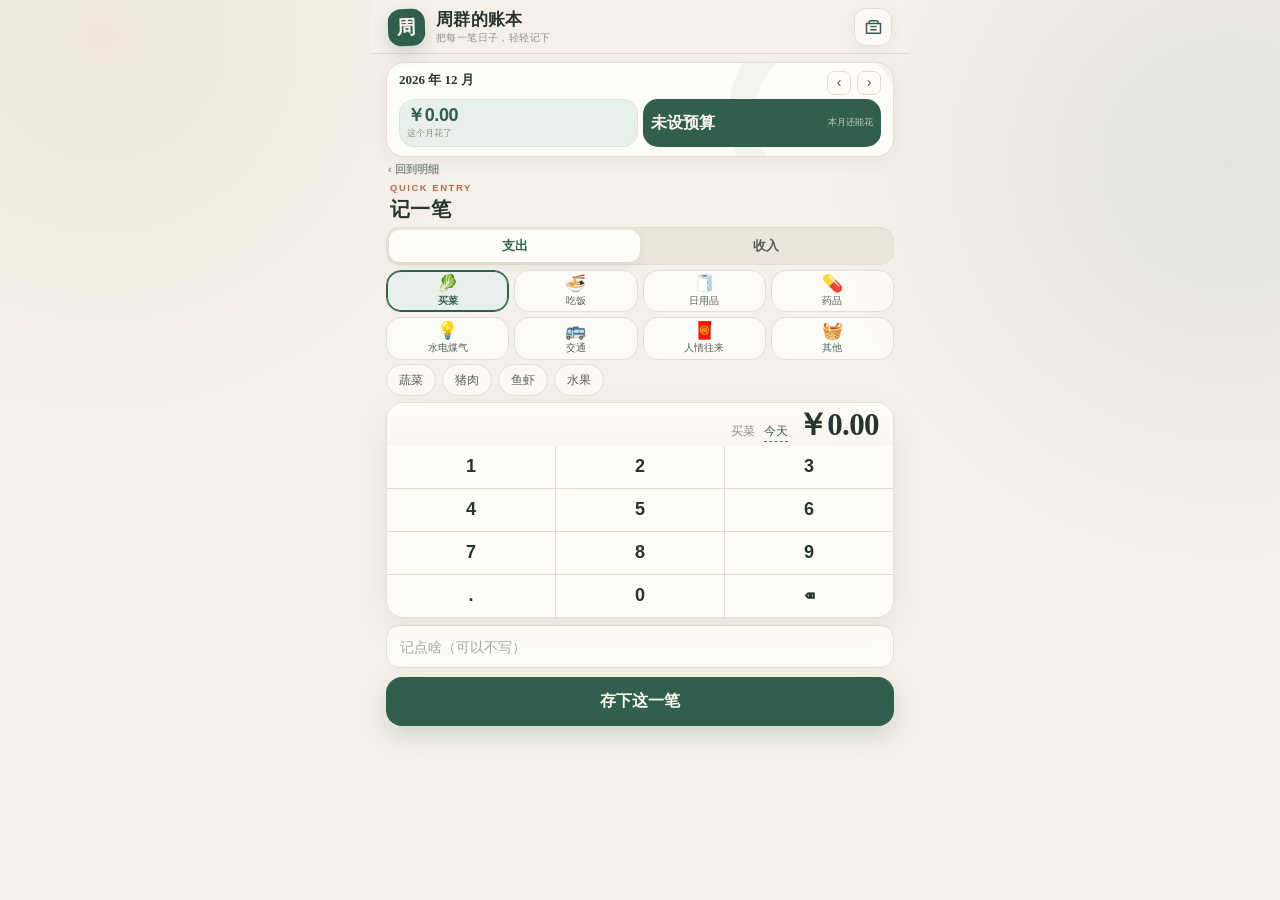
==== commit d33f1cb7: "mom v6: faster entry, daily lookup, safer backups" ====
--- a/mom/index.html
+++ b/mom/index.html
@@ -49,6 +49,16 @@
 <div class="view" id="v-home">
   <div class="today-card" id="todayCard"></div>
   <div class="streak" id="streakBox"></div>
+  <div class="day-jump" id="dayJump">
+    <div class="dj-copy">
+      <span class="dj-kicker">DAY LOOKUP</span>
+      <b id="monthDayCount">本月有账 0 天</b>
+    </div>
+    <div class="dj-actions">
+      <input type="date" id="jumpDate" aria-label="选择要查看的日期">
+      <button id="jumpToday" type="button">今天</button>
+    </div>
+  </div>
   <div class="search-bar"><input id="kwInput" placeholder="找一笔账，比如：猪肉"></div>
   <div class="filter-row" id="filterRow"></div>
   <div class="section-label"><span>最近记录</span><span id="recordCount"></span></div>
@@ -74,6 +84,7 @@
   <div class="grid" id="catGrid"></div>
   <div class="price-hint" id="priceHint"></div>
   <div class="quick-row" id="quickRow"></div>
+  <div class="frequent" id="frequentBox"></div>
   <div class="kb">
     <div class="kb-disp">
       <span class="lbl" id="kbCatName">买菜</span>
@@ -118,10 +129,12 @@
     <h3>账本备份</h3>
     <p class="hint">账目都存在这台手机里。把账本文件发到微信收藏，换手机或清缓存后还能找回来。</p>
     <div class="backup-state" id="backupState">还没有备份过</div>
+    <div class="snapshot-state" id="snapshotState">导入前会自动留一份快照</div>
     <div class="data-btns">
-      <button class="exp" id="btnExport">导出账本</button>
+      <button class="exp" id="btnExport">分享备份</button>
       <button class="imp" id="btnImport">导入恢复</button>
     </div>
+    <button class="snap" id="btnRestoreSnapshot" type="button" disabled>恢复最近自动快照</button>
     <input type="file" id="importFile" accept=".json,application/json" style="display:none">
   </div>
 </div>
@@ -169,6 +182,7 @@
 const K_BUDGET = "mom-budget-zhouqun";
 const K_FIXED = "mom-fixed-zhouqun";
 const K_BACKUP = "mom-last-backup-zhouqun";
+const K_SNAPSHOT = "mom-auto-snapshot-zhouqun";
 const load = k => { try{ return JSON.parse(localStorage.getItem(k)) ?? null; }catch(e){ return null; } };
 let items = load(K) || [];
 let budget = load(K_BUDGET) || 0;
@@ -227,6 +241,43 @@
   const cc = pool.find(x=>x.id===cat.id) || cat;
   $("quickRow").innerHTML = (cc.quick||[]).map(q => `<button data-q="${q}">${q}</button>`).join("");
   $("quickRow").querySelectorAll("button").forEach(b => b.onclick = () => { $("kbNote").value = b.dataset.q; });
+  renderFrequent();
+}
+function renderFrequent(){
+  const box = $("frequentBox");
+  if(io!=="out" || !items.length){ box.className="frequent"; box.innerHTML=""; return; }
+  const grouped = {};
+  items.filter(i=>i.io==="out" && i.note).forEach(i=>{
+    const key = i.cat + "|" + i.note.trim();
+    const row = grouped[key];
+    if(!row) grouped[key] = {cat:i.cat, note:i.note.trim(), amt:i.amt, count:1, ts:i.ts};
+    else {
+      row.count++;
+      if(i.ts>row.ts){ row.amt=i.amt; row.ts=i.ts; }
+    }
+  });
+  const rows = Object.values(grouped)
+    .filter(x=>x.count>=2)
+    .sort((a,b)=>b.count-a.count)
+    .slice(0,3);
+  if(!rows.length){ box.className="frequent"; box.innerHTML=""; return; }
+  box.className = "frequent show";
+  box.innerHTML = `<div class="fq-head"><b>常记的，点一下就带入</b><span>不会自动保存</span></div>
+    <div class="fq-row">${rows.map((r,i)=>{
+      const c = CATS.find(x=>x.id===r.cat) || CATS[0];
+      return `<button data-fq="${i}"><b>${c.em} ${r.note}</b><span>上次 ￥${fmt(r.amt)} · 记过 ${r.count} 次</span></button>`;
+    }).join("")}</div>`;
+  box.querySelectorAll("[data-fq]").forEach(b => b.onclick = () => {
+    const r = rows[+b.dataset.fq];
+    const c = CATS.find(x=>x.id===r.cat) || CATS[0];
+    cat = c; io = "out"; buf = String(r.amt);
+    $("segInOut").querySelectorAll("button").forEach(x=>x.classList.toggle("on", x.dataset.io==="out"));
+    $("kbDisp").textContent = "￥"+Number(r.amt).toFixed(2);
+    $("kbNote").value = r.note;
+    renderCats(); renderQuick(); renderPriceHint();
+    $("kbNote").focus();
+    toast("已带入，确认金额后再保存");
+  });
 }
 function renderPriceHint(){
   const el = $("priceHint");
@@ -248,10 +299,9 @@
   $("kbKeys").innerHTML = keys.map(k =>
     k==="⌫" ? `<button data-k="del">⌫</button>`
     : k==="." ? `<button data-k=".">.</button>`
-    : `<button data-k="${k}">${k}</button>`).join("")
-    + `<button class="go" data-k="go" style="grid-column:span 3">✔ 存一笔</button>`;
+    : `<button data-k="${k}">${k}</button>`).join("");
   $("kbKeys").querySelectorAll("button").forEach(b => b.onclick = () => {
-    if(b.dataset.k==="go") saveItem(); else press(b.dataset.k);
+    press(b.dataset.k);
   });
 }
 function press(k){
@@ -275,6 +325,11 @@
   const amt = parseFloat(buf);
   if(!amt){ toast("先输个金额～"); return; }
   const useDate = altDate || todayKey();
+  const recentSame = items.filter(i=>i.io==="out" && i.cat===cat.id && i.date>=snapshotDay(-90));
+  const avgSame = recentSame.length>=3
+    ? recentSame.reduce((s,i)=>s+i.amt,0)/recentSame.length
+    : 0;
+  const unusual = avgSame>0 && amt>avgSame*2;
   items.push({ id:"i"+Date.now(), date:useDate, io, cat:cat.id, catName:cat.nm, em:cat.em,
     amt:Math.round(amt*100)/100, note:$("kbNote").value.trim(), ts:Date.now() });
   save();
@@ -282,8 +337,15 @@
   renderMonth(); renderHome(); renderSum();
   renderPriceHint();
   checkFixed();
-  toast(`记好啦：${cat.nm} ${io==="out"?"￥":"收 ￥"}${amt.toFixed(2)}`);
+  toast(unusual
+    ? "这笔比平时高一些，已记下，确认一下就好"
+    : `记好啦：${cat.nm} ${io==="out"?"￥":"收 ￥"}${amt.toFixed(2)}`);
   switchView("home");
+}
+function snapshotDay(offset){
+  const d = new Date();
+  d.setDate(d.getDate()+offset);
+  return d.getFullYear()+"-"+pad(d.getMonth()+1)+"-"+pad(d.getDate());
 }
 function editItem(id){
   const it = items.find(x=>x.id===id);
@@ -326,6 +388,9 @@
   renderTodayCard();
   const n = calcStreak();
   $("streakBox").innerHTML = items.length ? `🔥 已连续记 <b>${n}</b> 天账 · 共 ${items.length} 笔` : "";
+  const monthPrefix = `${viewY}-${pad(viewM+1)}`;
+  const monthDays = new Set(items.filter(i=>i.date.startsWith(monthPrefix)).map(i=>i.date)).size;
+  $("monthDayCount").textContent = `本月有账 ${monthDays} 天`;
   const catsUsed = [...new Set(items.map(i=>i.catName))];
   const filters = ["全部", ...catsUsed];
   $("filterRow").innerHTML = filters.map(f=>`<button data-f="${f}" class="${f===filterCat?"on":""}">${f}</button>`).join("");
@@ -343,7 +408,7 @@
       lastDay = i.date;
       const wd = new Date(i.date+"T00:00:00").toLocaleDateString("zh-CN",{weekday:"long"});
       const ds = list.filter(x=>x.date===i.date).reduce((s,x)=>s+x.amt,0);
-      html += `<div class="day-head"><span>${i.date} ${wd}</span><b>当天 ￥${fmt(ds)}</b></div>`;
+      html += `<div class="day-head" data-day-head="${i.date}"><span>${i.date} ${wd}</span><b>当天 ￥${fmt(ds)}</b></div>`;
     }
     const isIn = i.io==="in";
     html += `<div class="item"><span class="em">${i.em}</span>
@@ -406,12 +471,19 @@
   const pct = Math.min(100, spent/budget*100);
   const cls = spent>budget ? "over" : pct>=80 ? "warn" : "";
   const left = budget - spent;
+  const isCurrentMonth = viewY===new Date().getFullYear() && viewM===new Date().getMonth();
+  const daysLeft = new Date(viewY, viewM+1, 0).getDate() - new Date().getDate() + 1;
+  const safeDaily = Math.max(0, Math.floor(left / Math.max(daysLeft, 1)));
   $("budgetBox").innerHTML = `
     <div class="budget-top"><b>🎯 这个月预算 ￥${budget}</b><button class="set" id="setBudget">改</button></div>
     <div class="budget-bar"><i class="${cls}" style="width:${Math.max(pct,2)}%"></i></div>
     <div class="budget-sub">${spent>budget
       ? `这个月已经花了 <b class="over">￥${(spent-budget).toFixed(0)}</b> 超出预算，下个月悠着点～`
-      : `还剩 <b>￥${left.toFixed(0)}</b> 可以花 · 已用 ${pct.toFixed(0)}%`}</div>`;
+      : `还剩 <b>￥${left.toFixed(0)}</b> 可以花 · 已用 ${pct.toFixed(0)}%`}</div>
+    ${isCurrentMonth ? `<div class="safe-spend ${left<0?"over":""}">
+      <span>${left<0 ? "已经超出预算，接下来轻松一点就好" : `按剩余 <b>${daysLeft}</b> 天算，今天安心花`}</span>
+      <b>${left<0 ? "歇一歇" : "￥"+safeDaily.toLocaleString("zh-CN")}</b>
+    </div>` : ""}`;
   $("setBudget").onclick = setBudget;
 }
 function renderCal(list){
@@ -575,6 +647,35 @@
   renderBackupState();
   toast("账本文件存好啦，发微信收藏里最稳");
 }
+function backupPayload(){
+  return JSON.stringify({app:"zhouqun-ledger", version:3, exportedAt:todayKey(), budget, fixedList, items}, null, 2);
+}
+function saveSnapshot(){
+  try{
+    localStorage.setItem(K_SNAPSHOT, JSON.stringify({
+      savedAt: todayKey(),
+      savedTs: Date.now(),
+      payload: backupPayload()
+    }));
+    renderSnapshotState();
+  }catch(e){}
+}
+async function shareBackup(){
+  const blob = new Blob([backupPayload()], {type:"application/json"});
+  const file = new File([blob], `周群的账本_${todayKey()}.json`, {type:"application/json"});
+  try{
+    if(navigator.share && navigator.canShare && navigator.canShare({files:[file]})){
+      await navigator.share({files:[file], title:"周群的账本备份", text:"周群账本的备份文件"});
+      localStorage.setItem(K_BACKUP, todayKey());
+      renderBackupState();
+      toast("备份已分享，收好就很安心");
+      return;
+    }
+  }catch(e){
+    if(e && e.name==="AbortError") return;
+  }
+  doExport();
+}
 function renderBackupState(){
   const el = $("backupState");
   if(!el) return;
@@ -588,6 +689,25 @@
   el.textContent = days === 0 ? `上次备份：今天 · 很安心` : `上次备份：${last.slice(5).replace("-","月")}日 · ${days} 天前`;
   el.style.color = "var(--green)";
 }
+function renderSnapshotState(){
+  const el = $("snapshotState"), btn = $("btnRestoreSnapshot");
+  if(!el || !btn) return;
+  const raw = localStorage.getItem(K_SNAPSHOT);
+  if(!raw){
+    el.textContent = "导入前会自动留一份快照";
+    btn.disabled = true;
+    return;
+  }
+  try{
+    const snap = JSON.parse(raw);
+    const count = JSON.parse(snap.payload).items.length;
+    el.textContent = `自动快照：${snap.savedAt.slice(5).replace("-","月")}日 · ${count} 笔`;
+    btn.disabled = false;
+  }catch(e){
+    el.textContent = "导入前会自动留一份快照";
+    btn.disabled = true;
+  }
+}
 function doImport(file){
   const rd = new FileReader();
   rd.onload = () => {
@@ -595,17 +715,35 @@
       const data = JSON.parse(rd.result);
       if(!data.items || !Array.isArray(data.items)) throw 0;
       if(confirm(`这个备份里有 ${data.items.length} 笔账。\n\n点「确定」合并进现在的账本（重复的会跳过），点「取消」不导入。`)){
+        saveSnapshot();
         const ids = new Set(items.map(i=>i.id));
         let added = 0;
         data.items.forEach(i=>{ if(!ids.has(i.id)){ items.push(i); added++; } });
         if(data.budget){ budget = data.budget; localStorage.setItem(K_BUDGET, JSON.stringify(budget)); }
         if(data.fixedList){ fixedList = data.fixedList; saveFixed(); }
         save(); renderMonth(); renderHome(); renderSum(); renderFixed(); renderMine();
+        renderSnapshotState();
         toast(`找回来 ${added} 笔账 💙`);
       }
     }catch(e){ toast("这个文件读不出来，确认是导出的账本文件～"); }
   };
   rd.readAsText(file);
+}
+function restoreSnapshot(){
+  const raw = localStorage.getItem(K_SNAPSHOT);
+  if(!raw){ toast("还没有可恢复的快照"); return; }
+  try{
+    const snap = JSON.parse(raw);
+    const data = JSON.parse(snap.payload);
+    if(!data.items || !Array.isArray(data.items)) throw 0;
+    if(!confirm(`恢复到 ${snap.savedAt} 自动留下的快照吗？\n\n现在的账本会先被替换，请确认。`)) return;
+    items = data.items;
+    budget = data.budget || 0;
+    fixedList = data.fixedList || fixedList;
+    save(); saveFixed(); localStorage.setItem(K_BUDGET, JSON.stringify(budget));
+    renderMonth(); renderHome(); renderSum(); renderFixed(); renderMine(); renderSnapshotState();
+    toast("已恢复到最近的自动快照");
+  }catch(e){ toast("快照读不出来，先别清理浏览器数据"); }
 }
 function renderMine(){
   const total = items.reduce((s,i)=> s + (i.io==="in"?-i.amt:i.amt), 0);
@@ -614,6 +752,7 @@
     <span>从 ${items.length ? items.map(i=>i.date).sort()[0] : todayKey()} 开始</span>
     <span>记账净额 ￥${total.toFixed(0)}</span>`;
   renderBackupState();
+  renderSnapshotState();
 }
 
 /* ===== 视图切换 ===== */
@@ -632,9 +771,10 @@
 $("btnGotoData").onclick = () => { switchView("mine"); setTimeout(()=>$("dataBox").scrollIntoView({behavior:"smooth"}), 60); };
 $("addBack").onclick = () => switchView("home");
 $("btnGotoData2").onclick = () => $("dataBox").scrollIntoView({behavior:"smooth"});
-$("btnExport").onclick = doExport;
+$("btnExport").onclick = shareBackup;
 $("btnImport").onclick = () => $("importFile").click();
 $("importFile").onchange = e => { const f = e.target.files[0]; if(f) doImport(f); e.target.value=""; };
+$("btnRestoreSnapshot").onclick = restoreSnapshot;
 $("kbSave").onclick = saveItem;
 $("mPrev").onclick = ()=>{ viewM--; if(viewM<0){viewM=11;viewY--;} renderMonth(); if(curView==="sum")renderSum(); };
 $("mNext").onclick = ()=>{ viewM++; if(viewM>11){viewM=0;viewY++;} renderMonth(); if(curView==="sum")renderSum(); };
@@ -667,6 +807,24 @@
 
 /* 搜索（静态绑定，输入不丢焦点） */
 $("kwInput").oninput = e => { keyword = e.target.value.trim().toLowerCase(); renderHome(); };
+$("jumpToday").onclick = () => jumpToDay(todayKey());
+$("jumpDate").onchange = e => { if(e.target.value) jumpToDay(e.target.value); };
+function jumpToDay(date){
+  keyword = ""; filterCat = "全部";
+  $("kwInput").value = "";
+  renderHome();
+  const head = document.querySelector(`[data-day-head="${date}"]`);
+  if(head){
+    head.scrollIntoView({behavior:"smooth", block:"start"});
+    head.classList.add("jump-hit");
+    setTimeout(()=>head.classList.remove("jump-hit"), 1200);
+    return;
+  }
+  const d = new Date(date+"T00:00:00");
+  viewY = d.getFullYear(); viewM = d.getMonth();
+  renderMonth(); renderHome();
+  toast(`${date.slice(5).replace("-","月")}日还没有账`);
+}
 
 const d0 = new Date();
 viewY = d0.getFullYear(); viewM = d0.getMonth();
--- a/mom/theme.css
+++ b/mom/theme.css
@@ -180,6 +180,23 @@
     background:var(--green-soft);border:1px solid #D8E5DD;border-radius:99px;padding:4px 11px;
   }
   .streak b{color:var(--green);font-weight:800}
+  .day-jump{
+    display:flex;align-items:center;justify-content:space-between;gap:10px;
+    margin:10px 16px 0;padding:10px 12px;border:1px solid var(--line);
+    border-radius:16px;background:rgba(255,253,248,.84);box-shadow:0 4px 14px rgba(49,62,54,.035);
+  }
+  .dj-copy{min-width:0}
+  .dj-kicker{display:block;font-size:8.5px;font-weight:800;color:var(--clay);letter-spacing:.14em}
+  .dj-copy b{display:block;font-size:12px;color:var(--ink-soft);margin-top:2px;white-space:nowrap}
+  .dj-actions{display:flex;align-items:center;gap:5px;flex:none}
+  .dj-actions input{
+    width:112px;border:1px solid var(--line);border-radius:9px;padding:5px 6px;
+    font-size:10.5px;color:var(--ink-soft);background:var(--surface);
+  }
+  .dj-actions button{
+    border:1px solid #D6E4DB;border-radius:9px;background:var(--green-soft);
+    color:var(--green);font-size:10.5px;font-weight:700;padding:6px 9px;cursor:pointer;
+  }
   .search-bar{display:flex;gap:8px;margin:13px 16px 0}
   .search-bar input{
     flex:1;border:1px solid var(--line);border-radius:14px;padding:11px 14px;
@@ -201,6 +218,14 @@
   }
   .day-head span{font-weight:600;letter-spacing:.02em}
   .day-head b{font-weight:600;color:var(--ink-soft)}
+  .day-head.jump-hit{
+    animation:dayHit 1.2s ease;
+    scroll-margin-top:calc(82px + env(safe-area-inset-top));
+  }
+  @keyframes dayHit{
+    0%,100%{background:transparent}
+    25%,65%{background:#EAF2ED;border-radius:10px}
+  }
   .item{
     display:flex;align-items:center;gap:11px;background:rgba(255,253,248,.9);
     border:1px solid rgba(228,222,210,.88);border-radius:17px;
@@ -257,6 +282,21 @@
     border-radius:99px;padding:6px 12px;font-size:12px;cursor:pointer;color:var(--ink-soft);
   }
   .quick-row button:active{background:var(--green-soft)}
+  .frequent{display:none;margin:7px 16px 0}
+  .frequent.show{display:block}
+  .frequent .fq-head{
+    display:flex;align-items:center;justify-content:space-between;
+    font-size:10px;color:var(--muted);margin:0 2px 5px;
+  }
+  .frequent .fq-head b{font-size:10.5px;color:var(--ink-soft);font-weight:700}
+  .frequent .fq-row{display:flex;gap:6px;overflow-x:auto;scrollbar-width:none;padding-bottom:1px}
+  .frequent .fq-row::-webkit-scrollbar{display:none}
+  .frequent button{
+    flex:none;border:1px solid #DCE4DE;background:#F8FBF9;border-radius:12px;
+    padding:7px 10px;text-align:left;cursor:pointer;color:var(--ink-soft);
+  }
+  .frequent button b{display:block;font-size:11.5px;color:var(--ink);font-weight:700;white-space:nowrap}
+  .frequent button span{display:block;font-size:9px;color:var(--muted);margin-top:1px;white-space:nowrap}
   .kb{margin:5px 16px 0;background:var(--surface);border:1px solid var(--line);border-radius:18px;box-shadow:var(--shadow);overflow:hidden}
   .kb-disp{
     padding:6px 14px 4px;display:flex;align-items:baseline;justify-content:flex-end;
@@ -304,6 +344,15 @@
   .budget-sub{font-size:12.5px;color:var(--muted);margin-top:8px}
   .budget-sub b{color:var(--ink);font-weight:700}
   .budget-sub b.over{color:var(--red)}
+  .safe-spend{
+    display:flex;align-items:center;justify-content:space-between;gap:10px;
+    margin-top:9px;padding:8px 10px;border-radius:11px;background:var(--green-soft);
+    border:1px solid #D9E6DE;
+  }
+  .safe-spend span{font-size:11px;color:var(--ink-soft);line-height:1.45}
+  .safe-spend b{font-family:"Songti SC","STSong",serif;font-size:20px;color:var(--green);white-space:nowrap}
+  .safe-spend.over{background:var(--clay-soft);border-color:#E8D2C8}
+  .safe-spend.over b{color:var(--clay)}
   .bars h3,.trend h3,.year-card h3,.cal-card h3{
     font-family:"Songti SC","STSong","Noto Serif CJK SC",serif;
     font-size:16px;font-weight:700;margin-bottom:12px;
@@ -344,6 +393,7 @@
   .cal-cell.over .amt{color:var(--clay)}
   .cal-cell.today .d{color:#FFF9EF;background:var(--green);border-radius:99px;width:22px;margin:0 auto}
   .cal-cell.sel{outline:2px solid var(--green);outline-offset:1px}
+  .cal-cell:focus{outline-offset:2px}
   .cal-detail{margin-top:10px;border-top:1px dashed var(--line);padding-top:8px}
   .cal-detail .cd-row{display:flex;gap:8px;font-size:12.5px;padding:4px 2px;align-items:center}
   .cal-detail .cd-row b{margin-left:auto;white-space:nowrap;font-weight:700}
@@ -405,10 +455,18 @@
   .fx-add button{border:0;background:var(--green);color:#FFF9EF;border-radius:11px;padding:0 16px;font-weight:700;font-size:13px;cursor:pointer}
   .data-card{margin-bottom:20px}
   .backup-state{font-size:11.5px;color:var(--green);background:var(--green-soft);border-radius:10px;padding:7px 10px;margin-bottom:11px}
+  .snapshot-state{font-size:10.5px;color:var(--muted);line-height:1.5;margin:-3px 0 10px}
   .data-btns{display:flex;gap:8px}
   .data-btns button{flex:1;border:0;border-radius:12px;padding:11px 0;font-size:13px;font-weight:700;cursor:pointer}
   .data-btns .exp{background:var(--green);color:#FFF9EF}
   .data-btns .imp{background:var(--green-soft);color:var(--green)}
+  .snap{
+    width:100%;margin-top:8px;border:1px dashed var(--line-strong);border-radius:12px;
+    background:transparent;color:var(--ink-soft);padding:9px 0;font-size:11.5px;
+    font-weight:600;cursor:pointer;
+  }
+  .snap:disabled{opacity:.45;cursor:default}
+  .snap:not(:disabled):active{background:var(--paper)}
 
   /* 底部导航 */
   .dock{
@@ -471,6 +529,11 @@
   @media(min-width:560px){
     .dock{max-width:520px;left:50%;transform:translateX(-50%)}
   }
+  @media(max-width:380px){
+    .day-jump{padding:9px 10px}
+    .dj-actions input{width:101px;font-size:10px}
+    .dj-actions button{padding:6px 7px}
+  }
   @supports not (selector(:has(*))){
     #v-add{padding-bottom:24px}
   }
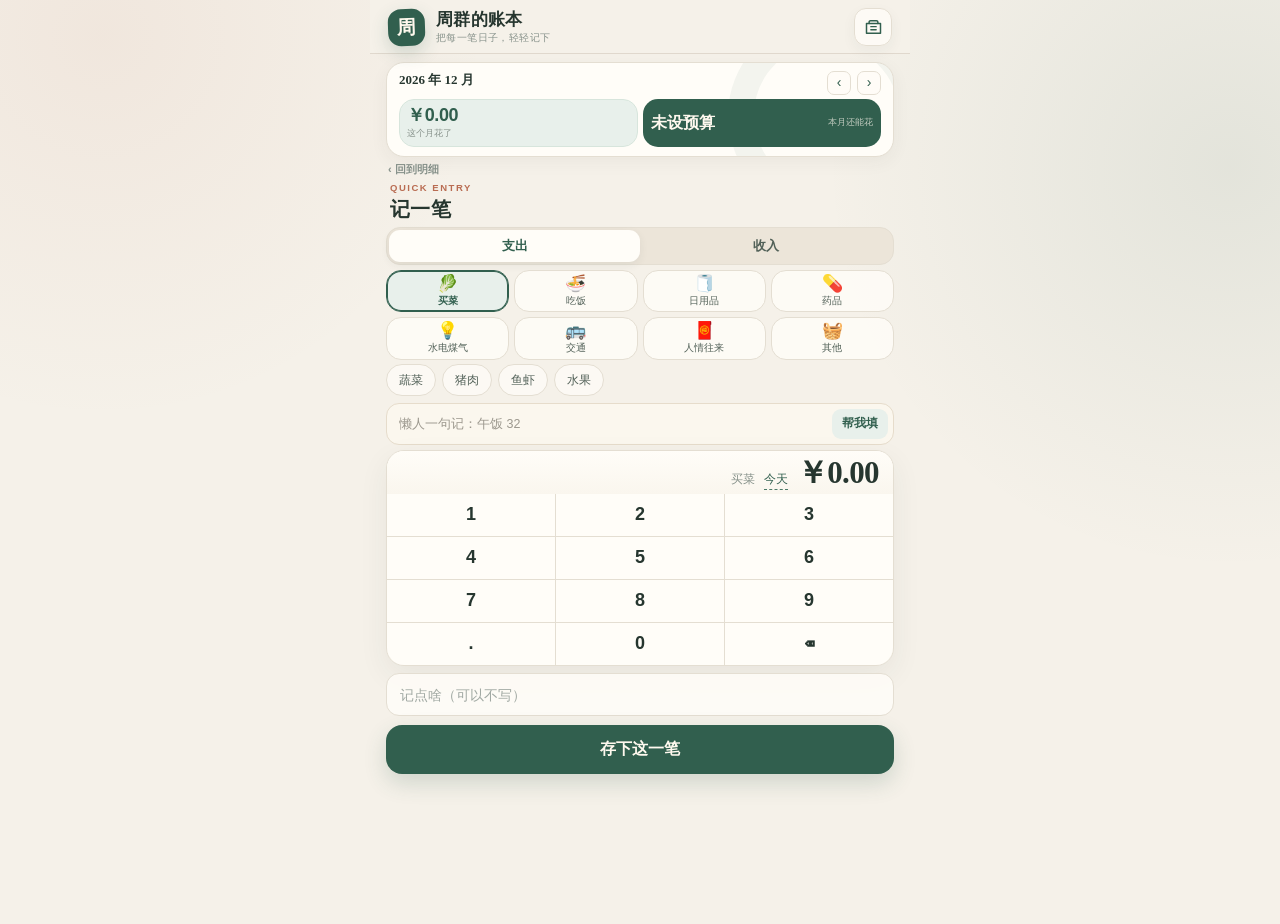
==== commit c6d5bac8: "mom v8: import WeChat/Alipay bills and add AI ledger assistant" ====
--- a/mom/index.html
+++ b/mom/index.html
@@ -84,6 +84,10 @@
   <div class="grid" id="catGrid"></div>
   <div class="price-hint" id="priceHint"></div>
   <div class="quick-row" id="quickRow"></div>
+  <div class="sentence-box">
+    <input id="sentenceInput" maxlength="40" placeholder="懒人一句记：午饭 32">
+    <button id="sentenceGo" type="button">帮我填</button>
+  </div>
   <div class="frequent" id="frequentBox"></div>
   <div class="kb">
     <div class="kb-disp">
@@ -105,6 +109,7 @@
       <p>不追着数字跑，只看看钱都去了哪里。</p>
     </div>
     <div class="budget-card" id="budgetBox"></div>
+    <div class="week-card" id="weekBox"></div>
     <div class="cal-card" id="calBox"></div>
     <div class="bars" id="barBox"></div>
     <details class="more-stats">
@@ -125,17 +130,63 @@
     <button id="btnGotoData2">备份 / 恢复账本</button>
   </div>
   <div class="fixed-card" id="fixedBox"></div>
+  <div class="ai-card" id="aiCard">
+    <div class="ai-head">
+      <div>
+        <span class="ai-kicker">AI NOTE</span>
+        <h3>AI 账本管家</h3>
+      </div>
+      <span class="ai-badge" id="aiBadge">本地分析</span>
+    </div>
+    <p class="ai-sub">只分析汇总数字，不发原始账目。云端 AI 可选，密钥只存本机。</p>
+    <div class="ai-quick">
+      <button data-ai="spend">这个月花哪了</button>
+      <button data-ai="save">哪里能省</button>
+      <button data-ai="letter">写一句总结</button>
+    </div>
+    <div class="ai-ask">
+      <input id="aiAskInput" maxlength="80" placeholder="问一句，比如：最近哪类花得最多？">
+      <button id="aiAskBtn" type="button">问</button>
+    </div>
+    <div class="ai-result" id="aiResult">点上面的问题，我先用本地账本给你看看。</div>
+    <details class="ai-settings">
+      <summary>设置云端 AI（可选）</summary>
+      <div class="ai-fields">
+        <label>接口地址<input id="aiEndpoint" placeholder="例如 https://api.openai.com/v1"></label>
+        <label>模型名<input id="aiModel" placeholder="例如 gpt-4o-mini"></label>
+        <label>API Key<input id="aiKey" type="password" placeholder="只存这台设备，不写进备份"></label>
+        <label class="ai-toggle"><input id="aiEnabled" type="checkbox"> 启用云端 AI</label>
+        <div class="ai-actions">
+          <button id="aiSave" type="button">保存设置</button>
+          <button id="aiClear" type="button">清除密钥</button>
+        </div>
+        <p>支持 OpenAI 兼容接口，也可填豆包、DeepSeek 等兼容服务。云端只发送本月分类汇总，不发送原始流水。</p>
+      </div>
+    </details>
+  </div>
   <div class="data-card" id="dataBox">
     <h3>账本备份</h3>
     <p class="hint">账目都存在这台手机里。把账本文件发到微信收藏，换手机或清缓存后还能找回来。</p>
     <div class="backup-state" id="backupState">还没有备份过</div>
     <div class="snapshot-state" id="snapshotState">导入前会自动留一份快照</div>
+    <div class="data-own">
+      <span>数据始终在你手里</span>
+      <b>账本不上传 · 云端 AI 可选</b>
+    </div>
+    <div class="bill-help">
+      <b>微信 / 支付宝账单</b>
+      <span>在官方 App 导出 CSV 后，在这里合并进账本；先预览，再确认。</span>
+    </div>
     <div class="data-btns">
       <button class="exp" id="btnExport">分享备份</button>
       <button class="imp" id="btnImport">导入恢复</button>
-    </div>
+      <button class="csv" id="btnCsv">导出表格（Excel 可开）</button>
+    </div>
+    <button class="bill" id="btnBillImport" type="button">导入微信 / 支付宝账单</button>
+    <button class="undo" id="btnUndoImport" type="button" disabled>撤销上次账单导入</button>
     <button class="snap" id="btnRestoreSnapshot" type="button" disabled>恢复最近自动快照</button>
     <input type="file" id="importFile" accept=".json,application/json" style="display:none">
+    <input type="file" id="billFile" accept=".csv,.txt,text/csv" style="display:none">
   </div>
 </div>
 </div>
@@ -159,7 +210,23 @@
     </div>
   </div>
 </div>
-
+<div class="mask-bg" id="billMaskBg"></div>
+<div class="bill-sheet" id="billSheet">
+  <div class="sheet-box">
+    <div class="bill-sheet-head">
+      <div>
+        <span class="ai-kicker">BILL IMPORT</span>
+        <h3>账单导入预览</h3>
+      </div>
+      <button id="billCancelX" type="button" aria-label="关闭">×</button>
+    </div>
+    <div id="billPreview"></div>
+    <div class="row">
+      <button class="cancel" id="billCancel">先不导入</button>
+      <button class="ok" id="billConfirm">确认导入</button>
+    </div>
+  </div>
+</div>
 <script src="theme.js"></script>
 <script>
 const CATS = [
@@ -183,6 +250,8 @@
 const K_FIXED = "mom-fixed-zhouqun";
 const K_BACKUP = "mom-last-backup-zhouqun";
 const K_SNAPSHOT = "mom-auto-snapshot-zhouqun";
+const K_IMPORT_UNDO = "mom-import-undo-zhouqun";
+const K_AI = "mom-ai-settings-zhouqun";
 const load = k => { try{ return JSON.parse(localStorage.getItem(k)) ?? null; }catch(e){ return null; } };
 let items = load(K) || [];
 let budget = load(K_BUDGET) || 0;
@@ -192,9 +261,11 @@
 ];
 let io = "out", cat = CATS[0], buf = "0", viewY, viewM, curView = "add";
 let altDate = "", keyword = "", filterCat = "全部";
+let pendingBill = null;
 const $ = s => document.getElementById(s);
 const pad = n => String(n).padStart(2,"0");
-const todayKey = () => { const d=new Date(); return d.getFullYear()+"-"+pad(d.getMonth()+1)+"-"+pad(d.getDate()); };
+const keyForDate = d => d.getFullYear()+"-"+pad(d.getMonth()+1)+"-"+pad(d.getDate());
+const todayKey = () => keyForDate(new Date());
 const fmt = n => n.toFixed(2).replace(/\B(?=(\d{3})+(?!\d))/g,",");
 function toast(msg){ const t=$("toast"); t.textContent=msg; t.classList.add("show"); setTimeout(()=>t.classList.remove("show"),1600); }
 function save(){ try{ localStorage.setItem(K, JSON.stringify(items)); }catch(e){ toast("存储满了，请删几笔旧的"); } }
@@ -242,6 +313,334 @@
   $("quickRow").innerHTML = (cc.quick||[]).map(q => `<button data-q="${q}">${q}</button>`).join("");
   $("quickRow").querySelectorAll("button").forEach(b => b.onclick = () => { $("kbNote").value = b.dataset.q; });
   renderFrequent();
+}
+function parseQuickEntry(text){
+  const raw = String(text || "").trim();
+  if(!raw) return null;
+  const explicit = raw.match(/(?:￥|¥)?\s*(\d+(?:\.\d{1,2})?)\s*(?:元|块(?:钱)?)/);
+  const nums = [...raw.matchAll(/(\d+(?:\.\d{1,2})?)/g)]
+    .map(m => parseFloat(m[1]))
+    .filter(Number.isFinite);
+  const amt = explicit ? parseFloat(explicit[1]) : nums.length ? nums[nums.length - 1] : NaN;
+  let note = raw
+    .replace(/[￥¥]?\s*\d+(?:\.\d{1,2})?\s*(?:元|块(?:钱)?)?/g, "")
+    .replace(/[，,。.!！?？:：]/g, " ")
+    .replace(/\s+/g, " ")
+    .trim();
+  if(!Number.isFinite(amt) || amt <= 0) return null;
+
+  const incomeRules = [
+    {id:"gongzi", words:["工资","奖金","薪水"]},
+    {id:"jinzhang", words:["进账","报销","退货","收款"]},
+    {id:"licai", words:["利息","分红","理财"]}
+  ];
+  const income = incomeRules.find(r => r.words.some(w => raw.includes(w)));
+  if(income){
+    return {amt, note:note || "进账", io:"in", cat:IN_CATS.find(c=>c.id===income.id) || IN_CATS[0]};
+  }
+
+  const rules = [
+    {id:"maicai", words:["买菜","蔬菜","猪肉","牛腩","排骨","鱼","虾","水果","苹果","香蕉","葡萄","山竹","牛奶","鸡蛋"]},
+    {id:"zaocan", words:["早饭","午饭","晚饭","早餐","午餐","晚餐","吃饭","外卖","奶茶","咖啡","饭"]},
+    {id:"riyong", words:["纸巾","洗衣液","洗洁精","牙膏","日用"]},
+    {id:"yaopin", words:["买药","药","体检","医院","保健"]},
+    {id:"shuidian", words:["电费","水费","燃气","话费","水电"]},
+    {id:"jiaotong", words:["公交","地铁","打车","加油","停车"]},
+    {id:"hongbao", words:["红包","送礼","份子","人情"]}
+  ];
+  const hit = rules.find(r => r.words.some(w => raw.includes(w)));
+  return {amt, note:note || "随手记", io:"out", cat:CATS.find(c=>c.id===(hit&&hit.id)) || CATS[0]};
+}
+function fillSentence(){
+  const r = parseQuickEntry($("sentenceInput").value);
+  if(!r){ toast("写成「午饭 32」这样，我就能帮你填"); return; }
+  io = r.io;
+  cat = r.cat;
+  buf = String(Math.min(r.amt, 99999));
+  $("segInOut").querySelectorAll("button").forEach(x=>x.classList.toggle("on", x.dataset.io===io));
+  $("kbDisp").textContent = "￥" + r.amt.toFixed(2);
+  $("kbNote").value = r.note;
+  renderCats(); renderQuick(); renderPriceHint();
+  $("sentenceInput").value = "";
+  $("kbNote").focus();
+  toast(`已填好：${cat.nm} ￥${r.amt.toFixed(2)}，确认后存下`);
+}
+function splitCsvLine(line){
+  const cells = [];
+  let value = "", quoted = false;
+  for(let i=0;i<line.length;i++){
+    const ch = line[i];
+    if(ch === '"'){
+      if(quoted && line[i+1] === '"'){ value += '"'; i++; }
+      else quoted = !quoted;
+    }else if(ch === "," && !quoted){
+      cells.push(value); value = "";
+    }else{
+      value += ch;
+    }
+  }
+  cells.push(value);
+  return cells.map(x => x.replace(/^\s+|\s+$/g, ""));
+}
+function parseCsv(text){
+  const raw = String(text || "").replace(/^\uFEFF/, "");
+  const lines = raw.split(/\r?\n/).filter(line => line.trim());
+  let headerAt = -1;
+  let header = [];
+  for(let i=0;i<Math.min(lines.length, 30);i++){
+    const cells = splitCsvLine(lines[i]);
+    const joined = cells.join("");
+    if(cells.length >= 4 && (joined.includes("交易时间") || joined.includes("交易创建时间") || joined.includes("付款时间"))
+      && (joined.includes("金额") || joined.includes("金额(元)"))){
+      headerAt = i; header = cells; break;
+    }
+  }
+  if(headerAt < 0) return null;
+  const find = words => header.findIndex(h => words.some(w => h.includes(w)));
+  const dateCol = find(["交易时间","交易创建时间","付款时间","创建时间"]);
+  const amtCol = find(["金额(元)","金额（元）","金额"]);
+  const dirCol = find(["收/支","收支","资金方向"]);
+  const noteCol = find(["商品","交易对方","交易说明","备注","商户"]);
+  const statusCol = find(["当前状态","交易状态","状态"]);
+  const extIdCol = find(["交易单号","交易订单号","交易号"]);
+  const rows = [];
+  for(let i=headerAt+1;i<lines.length;i++){
+    const cells = splitCsvLine(lines[i]);
+    if(cells.length < 3 || cells.every(x => !x)) continue;
+    const dateMatch = (cells[dateCol] || "").match(/(\d{4})[-\/年](\d{1,2})[-\/月](\d{1,2})/);
+    const amtMatch = (cells[amtCol] || "").replace(/,/g, "").match(/-?\d+(?:\.\d{1,2})?/);
+    if(!dateMatch || !amtMatch) continue;
+    const date = `${dateMatch[1]}-${pad(dateMatch[2])}-${pad(dateMatch[3])}`;
+    const amt = Math.abs(parseFloat(amtMatch[0]));
+    if(!(amt > 0)) continue;
+    const dir = cells[dirCol] || "";
+    const status = cells[statusCol] || "";
+    const extId = (cells[extIdCol] || "").trim();
+    const note = [cells[noteCol], cells[noteCol+1]]
+      .filter(Boolean)
+      .join(" · ")
+      .replace(/[<>]/g, "")
+      .slice(0, 40);
+    const skip = /退款|已关闭|交易关闭|已撤销|失败/.test(status + note)
+      || /不计收支|不计入收支/.test(dir);
+    rows.push({
+      date,
+      amt,
+      io: /收入|转入/.test(dir) ? "in" : "out",
+      note: note || "账单导入",
+      extId: extId && extId !== "/" ? extId : "",
+      skip,
+      raw: cells.join(" | ")
+    });
+  }
+  return rows.length ? rows : null;
+}
+function billCategory(note, io){
+  if(io === "in") return IN_CATS[1];
+  const hit = [
+    {id:"maicai", words:["买菜","蔬菜","水果","超市","盒马","菜场","猪肉","牛肉","鱼","虾","牛奶","鸡蛋","粮油"]},
+    {id:"zaocan", words:["餐","饭","面","粉","奶茶","咖啡","美团","饿了么","外卖","肯德基","麦当劳","便利店"]},
+    {id:"riyong", words:["日用","纸巾","洗衣","清洁","牙膏","超市","便利店","名创"]},
+    {id:"yaopin", words:["药","医院","诊所","体检","保健"]},
+    {id:"shuidian", words:["电费","水费","燃气","话费","中国移动","中国联通","中国电信"]},
+    {id:"jiaotong", words:["公交","地铁","打车","滴滴","加油","停车","铁路","航空"]},
+    {id:"hongbao", words:["红包","转账","礼","人情"]}
+  ].find(rule => rule.words.some(word => note.includes(word)));
+  return CATS.find(c => c.id === (hit && hit.id)) || CATS[7];
+}
+function billFingerprint(row){
+  if(row.extId) return "id|" + row.extId;
+  return [row.date, row.amt.toFixed(2), row.io, row.note.replace(/\s+/g, "")].join("|");
+}
+function existingFingerprints(){
+  const keys = [];
+  items.forEach(i => {
+    if(i.extId) keys.push("id|" + i.extId);
+    else keys.push([i.date, Number(i.amt).toFixed(2), i.io || "out", String(i.note || "").replace(/\s+/g, "")].join("|"));
+  });
+  return new Set(keys);
+}
+function decodeBillBuffer(buffer){
+  const bytes = new Uint8Array(buffer);
+  if(bytes[0] === 0xFF && bytes[1] === 0xFE) return new TextDecoder("utf-16le").decode(bytes.subarray(2));
+  if(bytes[0] === 0xFE && bytes[1] === 0xFF) return new TextDecoder("utf-16be").decode(bytes.subarray(2));
+  try{
+    return new TextDecoder("utf-8", {fatal:true}).decode(bytes).replace(/^\uFEFF/, "");
+  }catch(e){
+    return new TextDecoder("gb18030").decode(bytes);
+  }
+}
+function prepareBillImport(file){
+  const rd = new FileReader();
+  rd.onload = () => {
+    const rows = parseCsv(decodeBillBuffer(rd.result));
+    if(!rows){ toast("没认出账单表头，请选微信或支付宝导出的 CSV"); return; }
+    const seen = existingFingerprints();
+    const valid = rows.filter(r => !r.skip);
+    const unique = [];
+    const skipped = rows.length - valid.length;
+    let duplicate = 0;
+    valid.forEach(row => {
+      const fp = billFingerprint(row);
+      if(seen.has(fp)) duplicate++;
+      else { seen.add(fp); unique.push({...row, fp}); }
+    });
+    pendingBill = {rows: unique, skipped, duplicate};
+    const total = unique.reduce((s,r) => s + (r.io === "in" ? 0 : r.amt), 0);
+    $("billPreview").innerHTML = `
+      <div class="bill-stats">
+        <div><b>${unique.length}</b><span>新增</span></div>
+        <div><b>${duplicate}</b><span>重复跳过</span></div>
+        <div><b>${skipped}</b><span>退款/关闭跳过</span></div>
+      </div>
+      <div class="bill-sum">新增支出 <b>￥${fmt(total)}</b> · 导入前会自动留快照</div>
+      <div class="bill-list">${unique.slice(0,6).map(r => `
+        <div><span>${r.date.slice(5)} · ${r.note}</span><b>${r.io === "in" ? "+" : "-"}￥${fmt(r.amt)}</b></div>`).join("")}
+        ${unique.length > 6 ? `<div class="bill-more">还有 ${unique.length - 6} 笔…</div>` : ""}
+      </div>`;
+    $("billConfirm").disabled = !unique.length;
+    $("billConfirm").textContent = unique.length ? `导入 ${unique.length} 笔` : "没有新账可导入";
+    $("billSheet").style.display = "block";
+    $("billSheet").classList.add("open");
+    requestAnimationFrame(() => $("billMaskBg").classList.add("open"));
+  };
+  rd.readAsArrayBuffer(file);
+}
+function closeBillSheet(){
+  $("billSheet").style.display = "none";
+  $("billSheet").classList.remove("open");
+  $("billMaskBg").classList.remove("open");
+}
+function confirmBillImport(){
+  if(!pendingBill || !pendingBill.rows.length) return;
+  saveSnapshot();
+  const beforeIds = new Set(items.map(i => i.id));
+  const importedIds = [];
+  pendingBill.rows.forEach(row => {
+    const c = billCategory(row.note, row.io);
+    const id = "bill" + Date.now() + Math.random().toString(36).slice(2, 7);
+    items.push({
+      id, date: row.date, io: row.io, cat: c.id, catName: c.nm, em: c.em,
+      amt: row.amt, note: row.note, extId: row.extId || undefined,
+      ts: Date.now() + importedIds.length
+    });
+    importedIds.push(id);
+  });
+  try{
+    localStorage.setItem(K_IMPORT_UNDO, JSON.stringify({ids: importedIds, at: Date.now()}));
+  }catch(e){}
+  save();
+  closeBillSheet();
+  renderMonth(); renderHome(); renderSum(); renderFixed(); renderMine();
+  renderSnapshotState();
+  pendingBill = null;
+  toast(`导入 ${importedIds.length} 笔，重复的已经跳过`);
+}
+function undoBillImport(){
+  const undo = load(K_IMPORT_UNDO);
+  if(!undo || !Array.isArray(undo.ids) || !undo.ids.length){ toast("没有可撤销的账单导入"); return; }
+  if(!confirm(`撤销上次导入的 ${undo.ids.length} 笔账单吗？\n\n只删这次导入的账，不动原来的账。`)) return;
+  const ids = new Set(undo.ids);
+  items = items.filter(i => !ids.has(i.id));
+  save();
+  localStorage.removeItem(K_IMPORT_UNDO);
+  renderMonth(); renderHome(); renderSum(); renderMine();
+  toast(`已撤销 ${undo.ids.length} 笔导入`);
+}
+function aiSettings(){
+  const data = load(K_AI);
+  return data && typeof data === "object" ? data : {endpoint:"", model:"", key:"", enabled:false};
+}
+function aiSummary(){
+  const list = monthItems(viewY, viewM).filter(i => i.io !== "in");
+  const sum = list.reduce((s,i) => s + i.amt, 0);
+  const by = {};
+  list.forEach(i => { by[i.catName] = (by[i.catName] || 0) + i.amt; });
+  const top = Object.entries(by).sort((a,b) => b[1]-a[1]);
+  return {
+    month: `${viewY}-${pad(viewM+1)}`,
+    total: Number(sum.toFixed(2)),
+    count: list.length,
+    budget,
+    categories: top.map(([name, amount]) => ({name, amount:Number(amount.toFixed(2))}))
+  };
+}
+function localAiAnswer(kind){
+  const s = aiSummary();
+  if(!s.count) return "这个月还没有支出记录，先记几笔，我就能帮你看。";
+  const top = s.categories[0];
+  const second = s.categories[1];
+  if(kind === "save"){
+    return `先别急着省吃饭钱。这个月「${top.name}」最多，￥${fmt(top.amount)}。可以只做一件事：下次买之前先看常用账里的上次价格，少买一次重复的东西，就已经很实在。`;
+  }
+  if(kind === "letter"){
+    return `这个月记了 ${s.count} 笔，共 ￥${fmt(s.total)}。钱主要花在「${top.name}」。日子不是越省越好，知道钱去了哪里，就已经很踏实。`;
+  }
+  return `这个月共 ￥${fmt(s.total)}，${s.count} 笔。钱主要花在「${top.name}」￥${fmt(top.amount)}${second ? `，其次是「${second.name}」￥${fmt(second.amount)}` : ""}。`;
+}
+async function aiAnswer(question){
+  const settings = aiSettings();
+  if(!settings.enabled || !settings.endpoint || !settings.model || !settings.key){
+    return localAiAnswer(/省/.test(question) ? "save" : /总结|写/.test(question) ? "letter" : "spend");
+  }
+  const s = aiSummary();
+  const endpoint = settings.endpoint.replace(/\/$/, "");
+  const res = await fetch(endpoint + "/chat/completions", {
+    method: "POST",
+    headers: {"Content-Type":"application/json", "Authorization":"Bearer " + settings.key},
+    body: JSON.stringify({
+      model: settings.model,
+      temperature: 0.4,
+      messages: [
+        {role:"system", content:"你是温和、克制的家庭记账助手。只根据提供的汇总数字回答，不编造流水，不推销理财，用中文，120字以内。"},
+        {role:"user", content:`本月汇总：${JSON.stringify(s)}\n问题：${question}`}
+      ]
+    })
+  });
+  if(!res.ok) throw new Error("AI 接口返回 " + res.status);
+  const data = await res.json();
+  return data.choices && data.choices[0] && data.choices[0].message
+    ? data.choices[0].message.content.trim()
+    : "AI 没有返回内容，先用本地分析。";
+}
+async function runAi(question){
+  const box = $("aiResult");
+  box.classList.add("loading");
+  const settings = aiSettings();
+  box.textContent = settings.enabled && settings.key ? "正在请 AI 看汇总…" : "正在用本地账本分析…";
+  try{
+    box.textContent = await aiAnswer(question);
+  }catch(e){
+    const local = localAiAnswer(/省/.test(question) ? "save" : /总结|写/.test(question) ? "letter" : "spend");
+    box.textContent = "云端 AI 暂时没连上。先用本地分析：" + local;
+  }finally{
+    box.classList.remove("loading");
+  }
+}
+function renderAiSettings(){
+  const s = aiSettings();
+  $("aiEndpoint").value = s.endpoint || "";
+  $("aiModel").value = s.model || "";
+  $("aiKey").value = s.key || "";
+  $("aiEnabled").checked = !!s.enabled;
+  $("aiBadge").textContent = s.enabled && s.key ? "云端 AI" : "本地分析";
+}
+function saveAiSettings(){
+  const data = {
+    endpoint: $("aiEndpoint").value.trim(),
+    model: $("aiModel").value.trim(),
+    key: $("aiKey").value.trim(),
+    enabled: $("aiEnabled").checked
+  };
+  if(data.enabled && (!data.endpoint || !data.model || !data.key)){
+    toast("启用云端 AI 需要地址、模型名和 Key");
+    return;
+  }
+  try{
+    localStorage.setItem(K_AI, JSON.stringify(data));
+    renderAiSettings();
+    toast(data.enabled ? "云端 AI 设置好了" : "已切回本地分析");
+  }catch(e){ toast("保存失败，请检查浏览器存储"); }
 }
 function renderFrequent(){
   const box = $("frequentBox");
@@ -433,6 +832,7 @@
   const out = list.filter(i=>i.io!=="in");
   const sum = out.reduce((s,i)=>s+i.amt,0);
   renderBudget(sum);
+  renderWeek();
   renderCal(list);
   renderRecap(list, sum);
   renderTrend();
@@ -455,6 +855,41 @@
   $("tipBox").innerHTML = maicai > sum*0.6
     ? `<div class="tip-card"><b>💡 小提示 · 给周群</b><p>买菜吃饭占了 ${(maicai/sum*100).toFixed(0)}%，吃得健康最值。看见新鲜的该买就买，别的不用省 💙</p></div>`
     : `<div class="tip-card"><b>💡 小提示 · 给周群</b><p>「${top[0]}」花得最多，占 ${(top[1]/sum*100).toFixed(0)}%。钱花在开心的事上，就值得 💙</p></div>`;
+}
+function renderWeek(){
+  const box = $("weekBox");
+  if(!box) return;
+  const start = new Date();
+  start.setDate(start.getDate()-6);
+  const prevStart = new Date();
+  prevStart.setDate(prevStart.getDate()-13);
+  const prevEnd = new Date();
+  prevEnd.setDate(prevEnd.getDate()-7);
+  const startKey = keyForDate(start), prevStartKey = keyForDate(prevStart), prevEndKey = keyForDate(prevEnd);
+  const current = items.filter(i=>i.io!=="in" && i.date>=startKey && i.date<=todayKey());
+  const previous = items.filter(i=>i.io!=="in" && i.date>=prevStartKey && i.date<=prevEndKey);
+  if(!current.length){
+    box.innerHTML = `<div class="week-head"><div><span class="week-kicker">LAST 7 DAYS</span><b>最近 7 天，钱花在哪</b></div><span class="week-total">￥0</span></div>
+      <p>最近 7 天还没记账，记几笔就能看出变化。</p>`;
+    return;
+  }
+  const currentSum = current.reduce((s,i)=>s+i.amt,0);
+  const previousSum = previous.reduce((s,i)=>s+i.amt,0);
+  const diff = currentSum - previousSum;
+  const by = {};
+  current.forEach(i=>{ by[i.catName]=(by[i.catName]||0)+i.amt; });
+  const top = Object.entries(by).sort((a,b)=>b[1]-a[1])[0];
+  const biggest = current.slice().sort((a,b)=>b.amt-a.amt)[0];
+  const comparison = !previous.length
+    ? `前 7 天还没有账，先把这个星期记完整。`
+    : diff > 0
+      ? `比前 7 天多花 <b>￥${fmt(diff)}</b>，主要多花在「${top[0]}」。`
+      : diff < 0
+        ? `比前 7 天少花 <b>￥${fmt(-diff)}</b>，继续保持这个节奏。`
+        : `和前 7 天花得一样多，节奏很稳。`;
+  box.innerHTML = `<div class="week-head"><div><span class="week-kicker">LAST 7 DAYS</span><b>最近 7 天，钱花在哪</b></div><span class="week-total">￥${fmt(currentSum)}</span></div>
+    <p>${comparison}</p>
+    <div class="week-tags"><span>花最多：${top[0]} ￥${fmt(top[1])}</span><span>最大一笔：${biggest.note || biggest.catName} ￥${fmt(biggest.amt)}</span></div>`;
 }
 function renderBudget(spent){
   const setBudget = () => {
@@ -528,21 +963,32 @@
 function renderRecap(list, sum){
   const box = $("recapBox");
   if(!list.length){ box.style.display="none"; return; }
+  const out = list.filter(i=>i.io!=="in");
+  if(!out.length){ box.style.display="none"; return; }
   box.style.display="block";
-  const out = list.filter(i=>i.io!=="in");
   const by = {};
   out.forEach(i=>{ by[i.catName]=(by[i.catName]||0)+i.amt; });
   const top = Object.entries(by).sort((a,b)=>b[1]-a[1])[0];
   const prevD = new Date(viewY, viewM-1, 1);
-  const prev = monthItems(prevD.getFullYear(), prevD.getMonth()).filter(i=>i.io!=="in").reduce((s,i)=>s+i.amt,0);
+  const prevOut = monthItems(prevD.getFullYear(), prevD.getMonth()).filter(i=>i.io!=="in");
+  const prev = prevOut.reduce((s,i)=>s+i.amt,0);
+  const prevBy = {};
+  prevOut.forEach(i=>{ prevBy[i.catName]=(prevBy[i.catName]||0)+i.amt; });
   let cmp = "";
+  let why = "";
   if(prev>0){
     const diff = sum - prev;
     cmp = diff>=0 ? `比上个月多花 ￥${fmt(diff)}` : `比上个月省下 ￥${fmt(-diff)}`;
+    if(diff>0){
+      const changes = Object.entries(by)
+        .map(([nm,v])=>({nm, diff:v-(prevBy[nm]||0)}))
+        .sort((a,b)=>b.diff-a.diff);
+      if(changes[0] && changes[0].diff>0) why = `多出来的钱主要花在「${changes[0].nm}」，比上月多 ￥${fmt(changes[0].diff)}。`;
+    }
   }
   const nOut = out.length;
   box.innerHTML = `<h3>📋 ${viewM+1} 月账单总结</h3>
-    <p>这个月一共花了 <b>￥${fmt(sum)}</b>（${nOut} 笔），花最多的是「${top[0]}」￥${fmt(top[1])}${cmp?"，"+cmp:""}。${sum===0?"这个月还没花钱呢～":""}</p>`;
+    <p>这个月一共花了 <b>￥${fmt(sum)}</b>（${nOut} 笔），钱主要花在「${top[0]}」￥${fmt(top[1])}${cmp?"，"+cmp:""}。${why}</p>`;
 }
 function renderTrend(){
   const months = [];
@@ -646,6 +1092,23 @@
   localStorage.setItem(K_BACKUP, todayKey());
   renderBackupState();
   toast("账本文件存好啦，发微信收藏里最稳");
+}
+function csvCell(value){
+  return '"' + String(value ?? "").replace(/"/g, '""') + '"';
+}
+function doExportCsv(){
+  const rows = [["日期","收支","分类","备注","金额"]];
+  items.slice().sort((a,b)=>a.date.localeCompare(b.date) || a.ts-b.ts).forEach(i=>{
+    rows.push([i.date, i.io==="in"?"收入":"支出", i.catName || "", i.note || "", i.amt]);
+  });
+  const csv = "\uFEFF" + rows.map(row=>row.map(csvCell).join(",")).join("\r\n");
+  const blob = new Blob([csv], {type:"text/csv;charset=utf-8"});
+  const a = document.createElement("a");
+  a.href = URL.createObjectURL(blob);
+  a.download = `周群的账本_${todayKey()}.csv`;
+  a.click();
+  URL.revokeObjectURL(a.href);
+  toast("表格导出好啦，可用 Excel 打开");
 }
 function backupPayload(){
   return JSON.stringify({app:"zhouqun-ledger", version:3, exportedAt:todayKey(), budget, fixedList, items}, null, 2);
@@ -753,6 +1216,11 @@
     <span>记账净额 ￥${total.toFixed(0)}</span>`;
   renderBackupState();
   renderSnapshotState();
+  const undo = load(K_IMPORT_UNDO);
+  const undoBtn = $("btnUndoImport");
+  undoBtn.disabled = !(undo && Array.isArray(undo.ids) && undo.ids.length);
+  undoBtn.textContent = undoBtn.disabled ? "撤销上次账单导入" : `撤销上次账单导入（${undo.ids.length} 笔）`;
+  renderAiSettings();
 }
 
 /* ===== 视图切换 ===== */
@@ -773,9 +1241,43 @@
 $("btnGotoData2").onclick = () => $("dataBox").scrollIntoView({behavior:"smooth"});
 $("btnExport").onclick = shareBackup;
 $("btnImport").onclick = () => $("importFile").click();
+$("btnCsv").onclick = doExportCsv;
+$("btnBillImport").onclick = () => $("billFile").click();
+$("btnUndoImport").onclick = undoBillImport;
 $("importFile").onchange = e => { const f = e.target.files[0]; if(f) doImport(f); e.target.value=""; };
+$("billFile").onchange = e => { const f = e.target.files[0]; if(f) prepareBillImport(f); e.target.value=""; };
 $("btnRestoreSnapshot").onclick = restoreSnapshot;
 $("kbSave").onclick = saveItem;
+$("sentenceGo").onclick = fillSentence;
+$("sentenceInput").onkeydown = e => { if(e.key==="Enter"){ e.preventDefault(); fillSentence(); } };
+$("billCancel").onclick = closeBillSheet;
+$("billCancelX").onclick = closeBillSheet;
+$("billMaskBg").onclick = closeBillSheet;
+$("billConfirm").onclick = confirmBillImport;
+document.querySelectorAll("[data-ai]").forEach(btn => {
+  btn.onclick = () => {
+    const kind = btn.dataset.ai;
+    $("aiResult").textContent = localAiAnswer(kind);
+    const question = kind === "save"
+      ? "结合本月分类，给一个最实际的省钱建议"
+      : kind === "letter"
+        ? "写一句温和的生活总结"
+        : "这个月钱主要花在哪里？";
+    runAi(question);
+  };
+});
+$("aiAskBtn").onclick = () => {
+  const q = $("aiAskInput").value.trim();
+  if(!q){ toast("先写一句想问的"); return; }
+  runAi(q);
+};
+$("aiAskInput").onkeydown = e => { if(e.key === "Enter"){ e.preventDefault(); $("aiAskBtn").click(); } };
+$("aiSave").onclick = saveAiSettings;
+$("aiClear").onclick = () => {
+  localStorage.removeItem(K_AI);
+  renderAiSettings();
+  toast("云端设置和密钥已清除");
+};
 $("mPrev").onclick = ()=>{ viewM--; if(viewM<0){viewM=11;viewY--;} renderMonth(); if(curView==="sum")renderSum(); };
 $("mNext").onclick = ()=>{ viewM++; if(viewM>11){viewM=0;viewY++;} renderMonth(); if(curView==="sum")renderSum(); };
 
@@ -835,7 +1337,21 @@
 remindStreak();
 
 if("serviceWorker" in navigator){
-  navigator.serviceWorker.register("sw.js").catch(()=>{});
+  navigator.serviceWorker.register("sw.js").then(reg => {
+    if(reg.waiting) reg.waiting.postMessage("SKIP_WAITING");
+    reg.addEventListener("updatefound", () => {
+      const worker = reg.installing;
+      if(worker) worker.addEventListener("statechange", () => {
+        if(worker.state === "installed" && navigator.serviceWorker.controller) worker.postMessage("SKIP_WAITING");
+      });
+    });
+  }).catch(()=>{});
+  navigator.serviceWorker.addEventListener("controllerchange", () => {
+    if(!sessionStorage.getItem("mom-sw-reloaded")){
+      sessionStorage.setItem("mom-sw-reloaded", "1");
+      location.reload();
+    }
+  });
 }
 </script>
 </body>
--- a/mom/theme.css
+++ b/mom/theme.css
@@ -101,6 +101,7 @@
   }
   .mc-big b{font-family:"Songti SC","STSong",serif;font-size:34px!important;color:#FFF9EF;letter-spacing:.01em}
   .mc-big span{font-size:11.5px;color:rgba(255,249,239,.7);margin:0}
+  .mc-big>div{min-width:0}
   .month-card.compact{
     margin-top:8px;padding:8px 12px 9px;border-radius:18px;
     background:#FFFDF8;box-shadow:0 5px 18px rgba(49,62,54,.055);
@@ -282,6 +283,19 @@
     border-radius:99px;padding:6px 12px;font-size:12px;cursor:pointer;color:var(--ink-soft);
   }
   .quick-row button:active{background:var(--green-soft)}
+  .sentence-box{
+    display:flex;gap:6px;margin:6px 16px 0;padding:5px 5px 5px 12px;
+    background:#FBF7EE;border:1px solid #E6DCCB;border-radius:13px;
+  }
+  .sentence-box input{
+    flex:1;min-width:0;border:0;outline:0;background:transparent;
+    color:var(--ink);font-size:12.5px;
+  }
+  .sentence-box input::placeholder{color:#9C988E}
+  .sentence-box button{
+    flex:none;border:0;border-radius:9px;background:var(--green-soft);
+    color:var(--green);font-size:11.5px;font-weight:700;padding:6px 10px;cursor:pointer;
+  }
   .frequent{display:none;margin:7px 16px 0}
   .frequent.show{display:block}
   .frequent .fq-head{
@@ -324,9 +338,30 @@
 
   /* ===== 看看账 ===== */
   .sum-wrap{padding-top:14px}
-  .budget-card,.bars,.trend,.year-card,.cal-card{
+  .budget-card,.week-card,.bars,.trend,.year-card,.cal-card{
     margin:0 16px 11px;background:rgba(255,253,248,.92);border:1px solid var(--line);
     border-radius:20px;padding:15px;box-shadow:var(--shadow);
+  }
+  .week-card{
+    background:linear-gradient(145deg,#F8F4EB,#FFFDF8);
+    border-color:#E6DCCD;
+  }
+  .week-head{display:flex;align-items:flex-start;justify-content:space-between;gap:12px}
+  .week-head b{
+    display:block;font-family:"Songti SC","STSong",serif;
+    font-size:16px;font-weight:700;margin-top:2px;
+  }
+  .week-kicker{display:block;font-size:8.5px;font-weight:800;color:var(--clay);letter-spacing:.14em}
+  .week-total{
+    font-family:"Songti SC","STSong",serif;font-size:25px;font-weight:700;
+    color:var(--green);white-space:nowrap;line-height:1.2;
+  }
+  .week-card p{font-size:12.5px;line-height:1.7;color:var(--ink-soft);margin-top:8px}
+  .week-card p b{color:var(--ink)}
+  .week-tags{display:flex;gap:6px;flex-wrap:wrap;margin-top:9px}
+  .week-tags span{
+    font-size:10px;color:var(--ink-soft);background:rgba(49,95,78,.07);
+    border:1px solid #DCE7DF;border-radius:99px;padding:4px 8px;
   }
   .budget-top{display:flex;justify-content:space-between;align-items:center;margin-bottom:10px}
   .budget-top b{
@@ -456,10 +491,18 @@
   .data-card{margin-bottom:20px}
   .backup-state{font-size:11.5px;color:var(--green);background:var(--green-soft);border-radius:10px;padding:7px 10px;margin-bottom:11px}
   .snapshot-state{font-size:10.5px;color:var(--muted);line-height:1.5;margin:-3px 0 10px}
-  .data-btns{display:flex;gap:8px}
+  .data-own{
+    display:flex;align-items:center;justify-content:space-between;gap:8px;
+    padding:8px 10px;margin:0 0 9px;border:1px dashed #D8D1C5;border-radius:11px;
+    background:#FAF7F0;
+  }
+  .data-own span{font-size:11px;color:var(--ink-soft);font-weight:600}
+  .data-own b{font-size:9.5px;color:var(--green);font-weight:700;text-align:right}
+  .data-btns{display:flex;gap:6px;flex-wrap:wrap}
   .data-btns button{flex:1;border:0;border-radius:12px;padding:11px 0;font-size:13px;font-weight:700;cursor:pointer}
   .data-btns .exp{background:var(--green);color:#FFF9EF}
   .data-btns .imp{background:var(--green-soft);color:var(--green)}
+  .data-btns .csv{flex-basis:100%;background:#F4EFE5;color:var(--ink-soft);border:1px solid var(--line)}
   .snap{
     width:100%;margin-top:8px;border:1px dashed var(--line-strong);border-radius:12px;
     background:transparent;color:var(--ink-soft);padding:9px 0;font-size:11.5px;
@@ -467,6 +510,132 @@
   }
   .snap:disabled{opacity:.45;cursor:default}
   .snap:not(:disabled):active{background:var(--paper)}
+  .bill-help{
+    display:flex;flex-direction:column;gap:2px;margin:0 0 9px;
+    padding:9px 11px;border-radius:11px;background:#F6F1E7;border:1px solid #E9DFCE;
+  }
+  .bill-help b{font-size:11.5px;color:var(--ink)}
+  .bill-help span{font-size:10.5px;color:var(--muted);line-height:1.55}
+  .bill{
+    width:100%;margin-top:7px;border:1px solid #D7E4DB;border-radius:12px;
+    background:#F8FBF9;color:var(--green);padding:10px 0;font-size:12.5px;
+    font-weight:700;cursor:pointer;
+  }
+  .bill:active{background:var(--green-soft)}
+  .undo{
+    width:100%;margin-top:7px;border:1px dashed var(--line-strong);border-radius:12px;
+    background:transparent;color:var(--ink-soft);padding:9px 0;font-size:11.5px;
+    font-weight:600;cursor:pointer;
+  }
+  .undo:disabled{opacity:.4;cursor:default}
+
+  /* ===== AI 管家 ===== */
+  .ai-card{
+    margin:11px 16px 0;background:linear-gradient(145deg,#EEF4EF,#FFFDF8 68%);
+    border:1px solid #D9E4DC;border-radius:20px;padding:15px;box-shadow:var(--shadow);
+    position:relative;overflow:hidden;
+  }
+  .ai-card::after{
+    content:"✦";position:absolute;right:14px;top:8px;font-size:55px;
+    color:rgba(49,95,78,.06);pointer-events:none;
+  }
+  .ai-head{display:flex;align-items:flex-start;justify-content:space-between;gap:10px;position:relative;z-index:1}
+  .ai-kicker{display:block;font-size:8.5px;font-weight:800;color:var(--clay);letter-spacing:.15em}
+  .ai-head h3{
+    font-family:"Songti SC","STSong",serif;font-size:18px;font-weight:700;margin-top:2px;
+  }
+  .ai-badge{
+    flex:none;font-size:9.5px;font-weight:700;color:var(--green);background:var(--green-soft);
+    border:1px solid #D4E3D9;border-radius:99px;padding:4px 8px;
+  }
+  .ai-sub{font-size:10.5px;color:var(--muted);line-height:1.6;margin-top:4px;position:relative;z-index:1}
+  .ai-quick{display:flex;gap:5px;overflow-x:auto;scrollbar-width:none;margin-top:9px;padding-bottom:1px}
+  .ai-quick::-webkit-scrollbar{display:none}
+  .ai-quick button{
+    flex:none;border:1px solid #D7E4DB;background:rgba(255,253,248,.9);
+    color:var(--ink-soft);border-radius:99px;padding:6px 10px;font-size:10.5px;
+    font-weight:600;cursor:pointer;
+  }
+  .ai-quick button:active{background:var(--green-soft)}
+  .ai-ask{display:flex;gap:5px;margin-top:8px}
+  .ai-ask input{
+    flex:1;min-width:0;border:1px solid #DCE5DF;border-radius:11px;
+    background:rgba(255,253,248,.86);padding:8px 10px;font-size:12px;
+    color:var(--ink);outline:none;
+  }
+  .ai-ask input::placeholder{color:#A1A9A3}
+  .ai-ask button{
+    flex:none;border:0;border-radius:11px;background:var(--green);
+    color:#FFF9EF;font-size:12px;font-weight:700;padding:0 14px;cursor:pointer;
+  }
+  .ai-result{
+    margin-top:9px;padding:10px 11px;border-radius:11px;background:rgba(255,253,248,.88);
+    border:1px solid #E1E8E2;color:var(--ink-soft);font-size:12px;line-height:1.7;
+    min-height:44px;position:relative;z-index:1;
+  }
+  .ai-result.loading{color:var(--muted)}
+  .ai-settings{margin-top:9px;border-top:1px dashed #DDE6E0;padding-top:8px}
+  .ai-settings summary{
+    list-style:none;font-size:10.5px;font-weight:700;color:var(--green);
+    cursor:pointer;display:flex;align-items:center;gap:4px;
+  }
+  .ai-settings summary::-webkit-details-marker{display:none}
+  .ai-settings summary::before{content:"⚙";font-size:11px}
+  .ai-fields{padding-top:8px}
+  .ai-fields label{
+    display:block;font-size:9.5px;color:var(--muted);font-weight:600;margin-bottom:6px;
+  }
+  .ai-fields input:not([type="checkbox"]){
+    display:block;width:100%;margin-top:3px;border:1px solid var(--line);border-radius:9px;
+    padding:7px 9px;font-size:11.5px;background:var(--surface);color:var(--ink);outline:none;
+  }
+  .ai-fields input:focus{border-color:var(--green-2)}
+  .ai-toggle{
+    display:flex!important;align-items:center;gap:6px;font-size:10.5px!important;
+    color:var(--ink-soft)!important;
+  }
+  .ai-toggle input{width:14px;height:14px;margin:0}
+  .ai-actions{display:flex;gap:6px;margin-top:7px}
+  .ai-actions button{
+    flex:1;border:0;border-radius:9px;padding:8px 0;font-size:11px;font-weight:700;cursor:pointer;
+  }
+  .ai-actions button:first-child{background:var(--green);color:#FFF9EF}
+  .ai-actions button:last-child{background:#F2ECE2;color:var(--ink-soft)}
+  .ai-fields p{font-size:9px;color:var(--muted);line-height:1.6;margin-top:7px}
+
+  /* ===== 账单导入 ===== */
+  .bill-sheet{display:none;position:fixed;inset:0;z-index:65;pointer-events:none}
+  .bill-sheet .sheet-box{
+    position:fixed;left:0;right:0;bottom:0;max-height:88vh;overflow:auto;
+    background:var(--surface);border-radius:25px 25px 0 0;
+    padding:18px 18px calc(18px + env(safe-area-inset-bottom));
+    z-index:65;box-shadow:0 -10px 36px rgba(38,54,47,.16);pointer-events:auto;
+  }
+  .bill-sheet-head{display:flex;align-items:flex-start;justify-content:space-between;margin-bottom:12px}
+  .bill-sheet-head h3{font-family:"Songti SC","STSong",serif;font-size:19px;margin-top:2px}
+  .bill-sheet-head>button{
+    border:0;background:var(--paper);color:var(--muted);width:30px;height:30px;
+    border-radius:50%;font-size:18px;cursor:pointer;
+  }
+  .bill-stats{display:grid;grid-template-columns:repeat(3,1fr);gap:6px}
+  .bill-stats>div{
+    background:var(--paper);border:1px solid var(--line);border-radius:11px;
+    padding:9px 4px;text-align:center;
+  }
+  .bill-stats b{display:block;font-family:"Songti SC","STSong",serif;font-size:22px;color:var(--green)}
+  .bill-stats span{display:block;font-size:9px;color:var(--muted);margin-top:1px}
+  .bill-sum{font-size:11.5px;color:var(--ink-soft);margin:10px 0 7px}
+  .bill-sum b{color:var(--ink)}
+  .bill-list{max-height:180px;overflow:auto;border-top:1px dashed var(--line);padding-top:5px}
+  .bill-list>div{display:flex;justify-content:space-between;gap:8px;font-size:11px;padding:4px 1px}
+  .bill-list span{overflow:hidden;text-overflow:ellipsis;white-space:nowrap;color:var(--ink-soft)}
+  .bill-list b{white-space:nowrap;color:var(--ink)}
+  .bill-list .bill-more{color:var(--muted);justify-content:center;padding-top:6px}
+  .bill-sheet .row{display:flex;gap:8px;margin-top:12px}
+  .bill-sheet .row button{flex:1;border:0;border-radius:13px;padding:12px 0;font-size:14px;font-weight:700;cursor:pointer}
+  .bill-sheet .cancel{background:var(--green-soft);color:var(--green)}
+  .bill-sheet .ok{background:var(--green);color:#FFF9EF}
+  .bill-sheet .ok:disabled{opacity:.45;cursor:default}
 
   /* 底部导航 */
   .dock{
@@ -491,7 +660,8 @@
   .dock .add-btn .ic{height:25px}
   .dock .add-btn svg{width:23px;height:23px}
   .dock .add-btn.on{background:#294F41;color:#FFF9EF}
-  body:has(#v-add.on) .dock{display:none}
+  body:has(#v-add.on) .dock,
+  body:has(.bill-sheet.open) .dock{display:none}
   body:has(#v-add.on) #v-add{padding-bottom:24px}
   body:has(#v-add.on) .top{padding-top:calc(8px + env(safe-area-inset-top));padding-bottom:7px}
   body:has(#v-add.on) .brand-mark{width:37px;height:37px;border-radius:13px;font-size:19px}
@@ -513,6 +683,7 @@
   .toast.show{opacity:1;transform:translateX(-50%)}
   .mask-bg{position:fixed;inset:0;background:rgba(38,54,47,.42);z-index:55;opacity:0;pointer-events:none;transition:.2s}
   .mask-bg.open{opacity:1;pointer-events:auto}
+  .mask-bg.bill-mask{z-index:64}
   .date-sheet{display:none}
   .date-sheet .sheet-box{
     position:fixed;left:0;right:0;bottom:0;background:var(--surface);
@@ -530,6 +701,9 @@
     .dock{max-width:520px;left:50%;transform:translateX(-50%)}
   }
   @media(max-width:380px){
+    .mc-big{gap:8px}
+    .mc-big b{font-size:29px!important}
+    .mc-big span{font-size:10px;max-width:58px;line-height:1.25;text-align:right}
     .day-jump{padding:9px 10px}
     .dj-actions input{width:101px;font-size:10px}
     .dj-actions button{padding:6px 7px}
